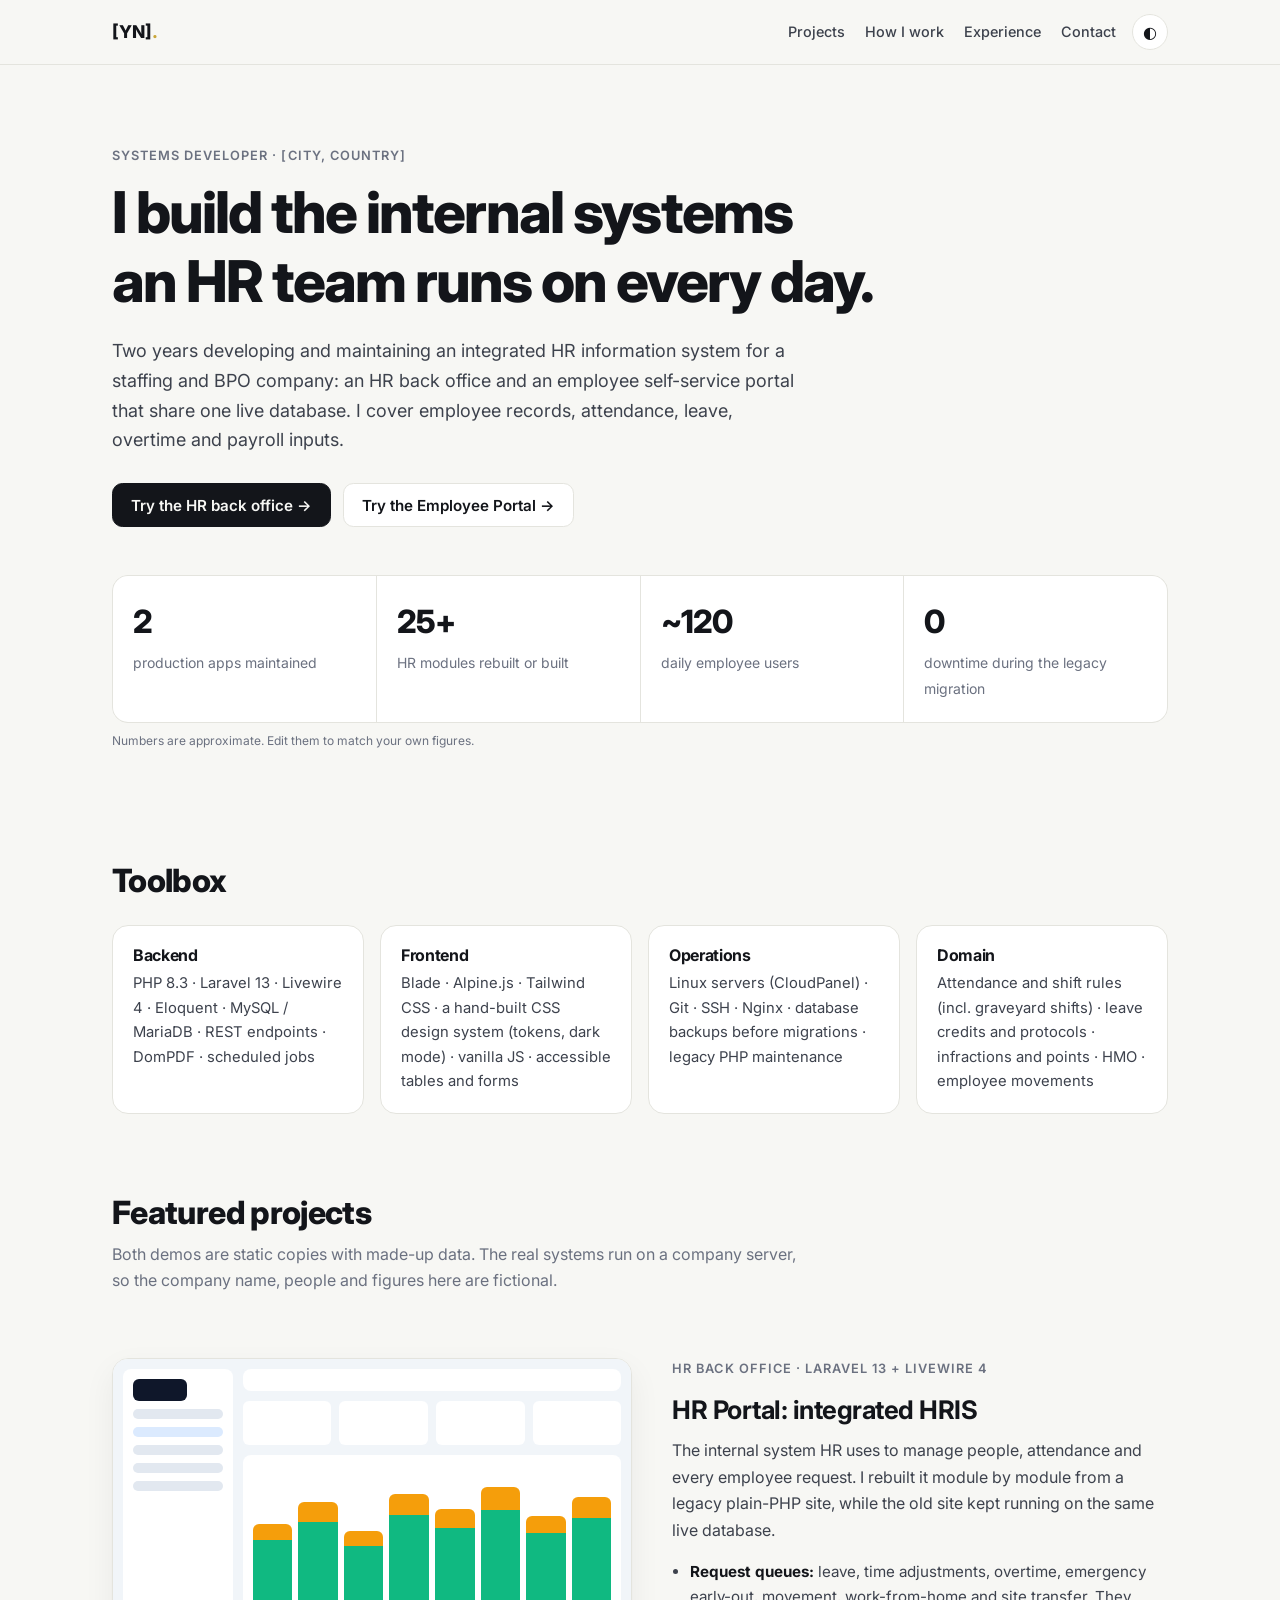
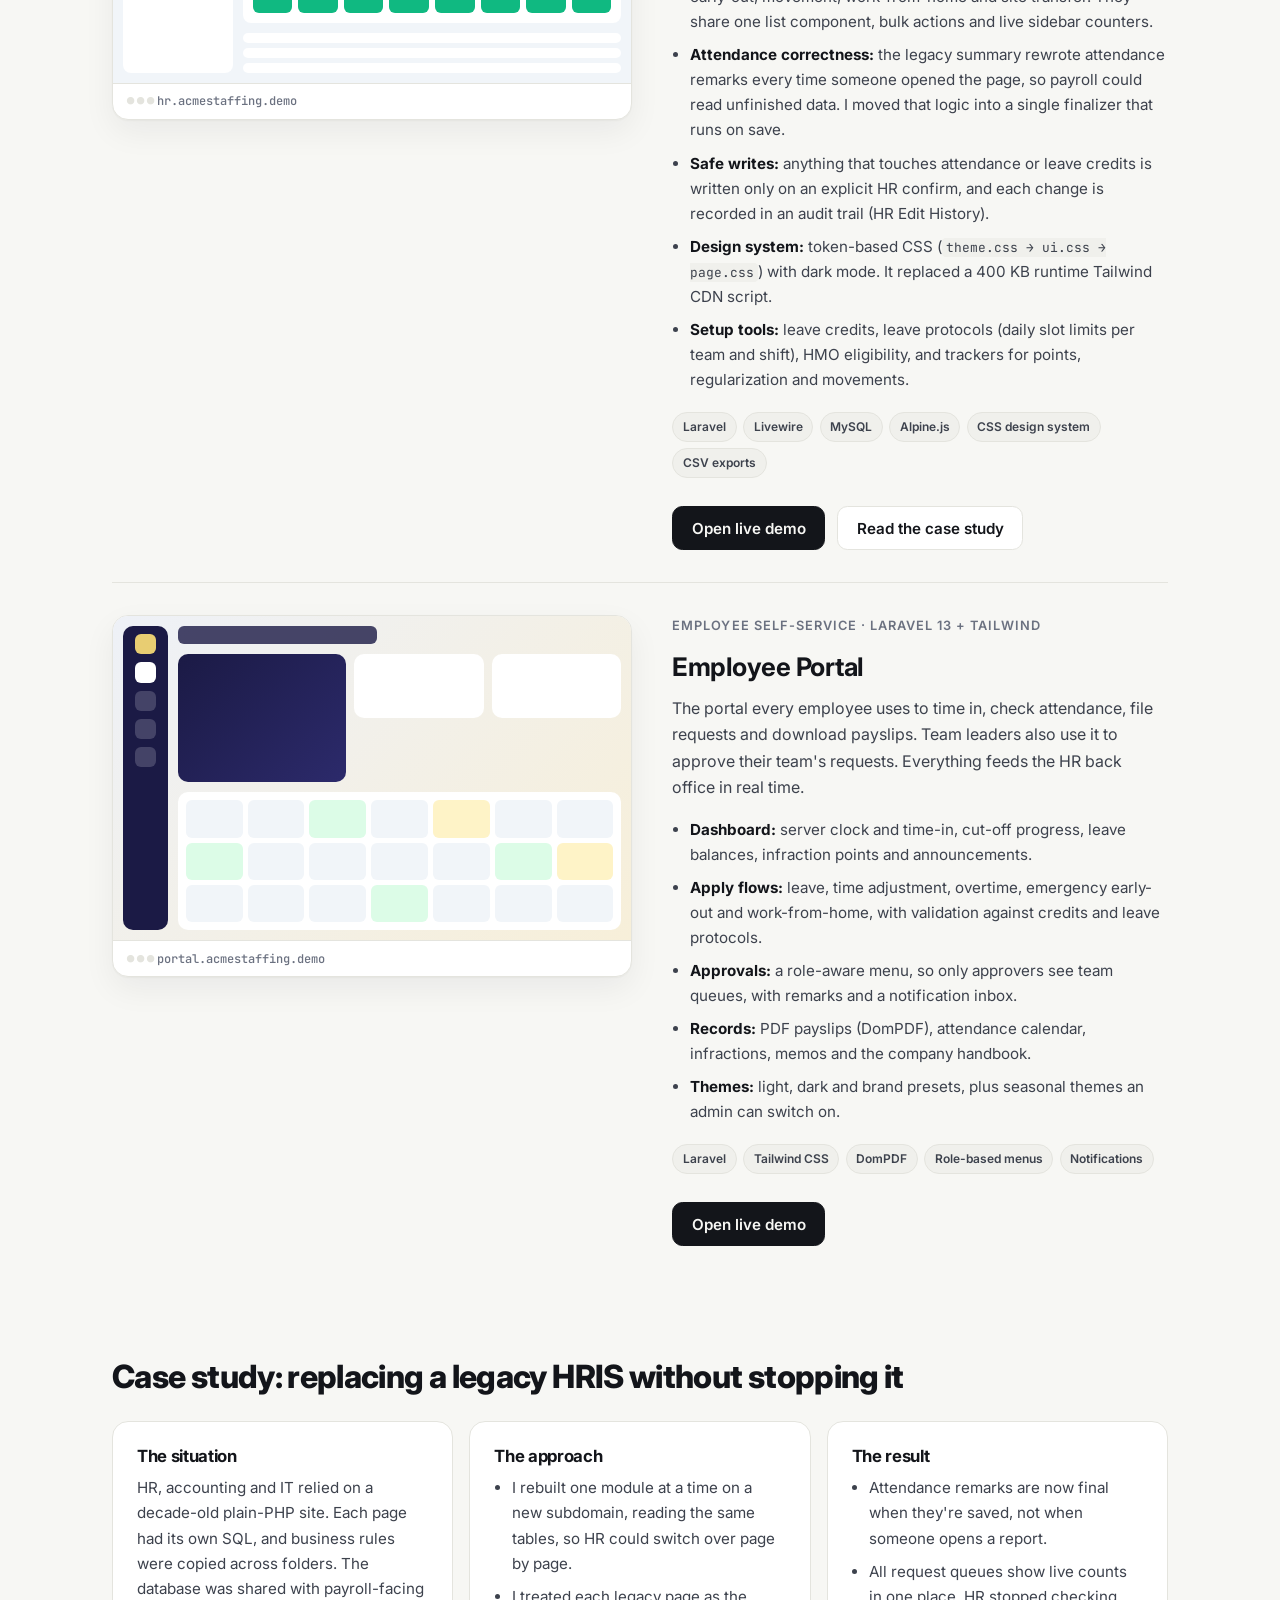
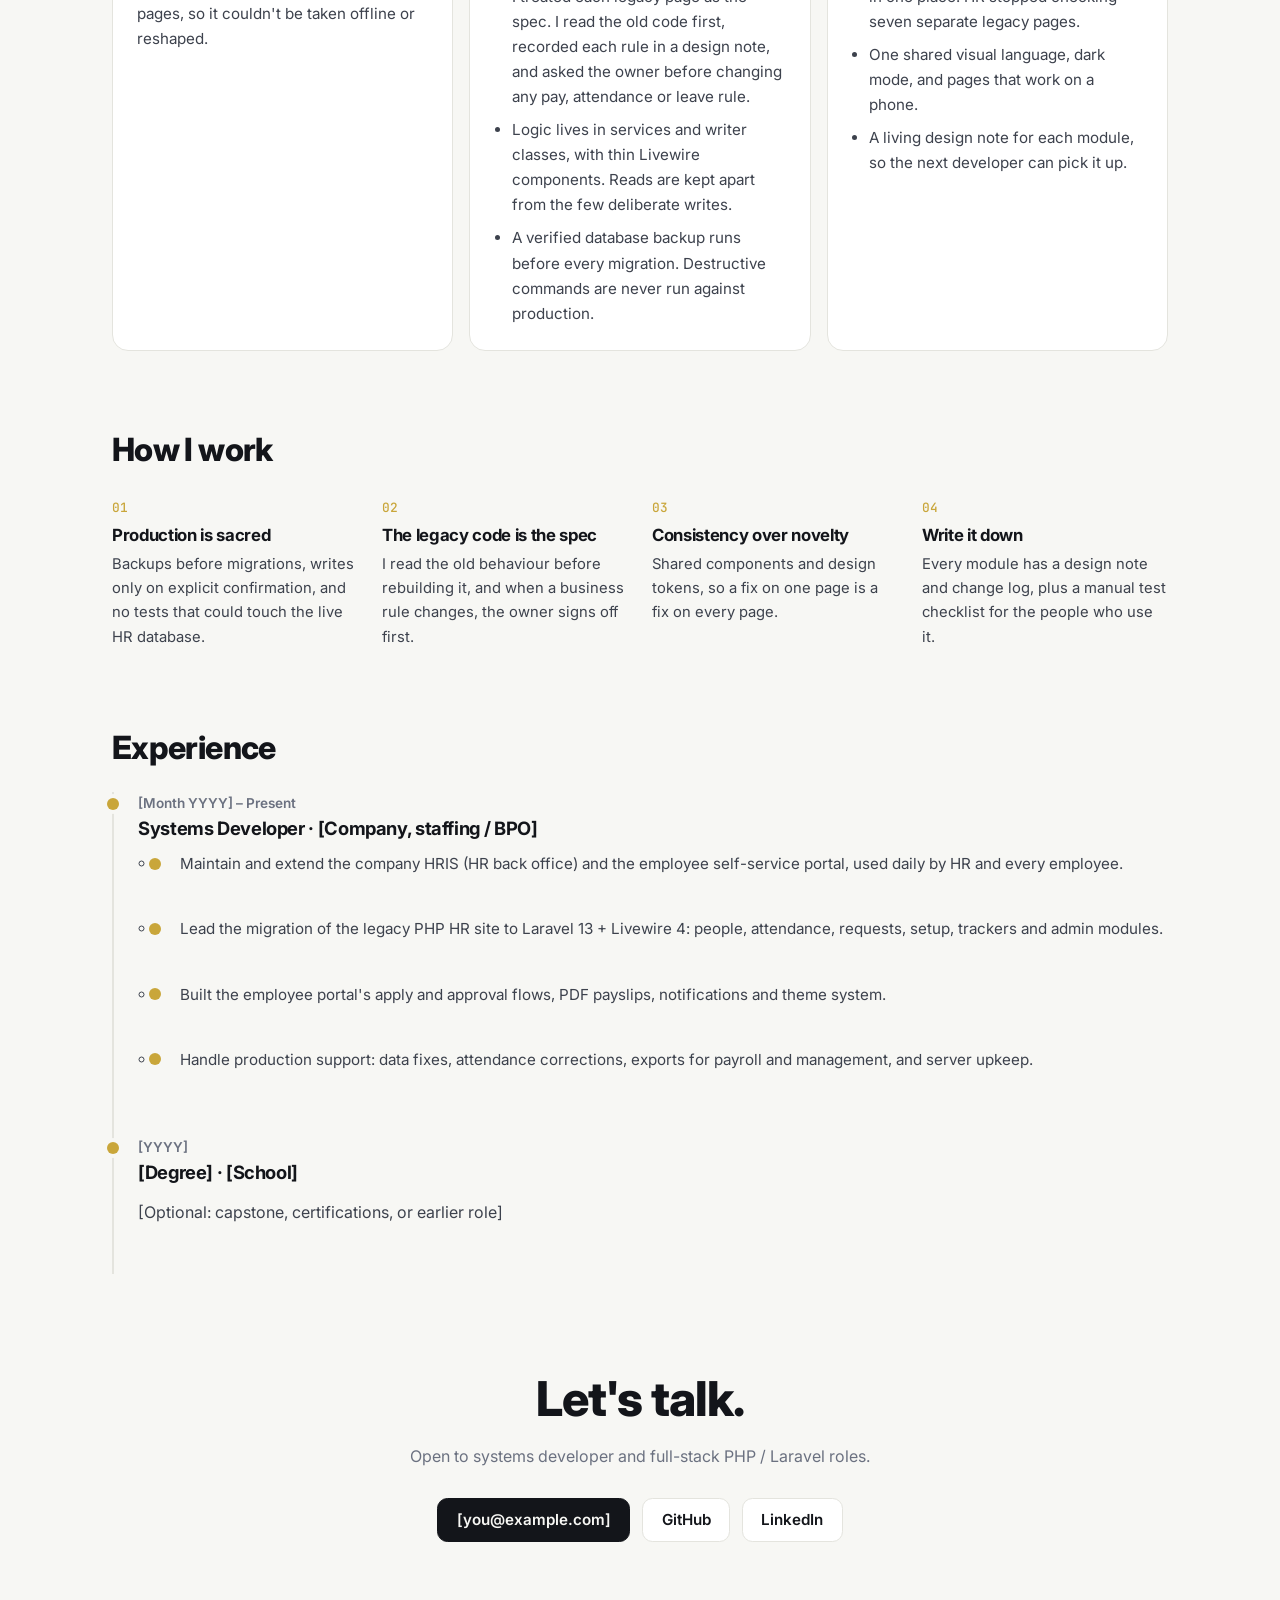
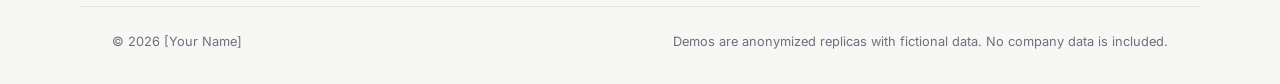
==== index.html @ 858c9bed "Portfolio with HR system demos" ====
<!DOCTYPE html>
<html lang="en">
<head>
    <meta charset="UTF-8">
    <meta name="viewport" content="width=device-width, initial-scale=1.0">
    <title>[Your Name] · Systems Developer</title>
    <meta name="description" content="Systems developer with two years of experience building and maintaining internal HR information systems: attendance, leave, requests and an employee self-service portal.">
    <meta property="og:title" content="[Your Name] · Systems Developer">
    <meta property="og:description" content="Internal HR systems, built and maintained in production. Live demos included.">
    <link rel="preconnect" href="https://fonts.googleapis.com">
    <link href="https://fonts.googleapis.com/css2?family=Inter:wght@400;500;600;700;800&family=JetBrains+Mono:wght@500&display=swap" rel="stylesheet">
    <link rel="stylesheet" href="assets/site.css">
    <script>
        try { const t = localStorage.getItem('pf-theme'); if (t) document.documentElement.dataset.theme = t; } catch (e) {}
    </script>
</head>
<body>

<header class="nav">
    <div class="wrap nav-inner">
        <a href="#top" class="logo">[YN]<span>.</span></a>
        <nav aria-label="Sections">
            <a href="#projects">Projects</a>
            <a href="#work">How I work</a>
            <a href="#experience">Experience</a>
            <a href="#contact">Contact</a>
        </nav>
        <button type="button" class="theme-toggle" id="themeToggle" aria-label="Toggle dark mode">◐</button>
    </div>
</header>

<main id="top">
    <!-- ==================== HERO ==================== -->
    <section class="hero wrap">
        <p class="eyebrow">Systems Developer · [City, Country]</p>
        <h1>I build the internal systems<br>an HR team runs on every day.</h1>
        <p class="lead">Two years developing and maintaining an integrated HR information system for a staffing and BPO company: an HR back office and an employee self-service portal that share one live database. I cover employee records, attendance, leave, overtime and payroll inputs.</p>
        <div class="cta">
            <a class="btn btn-primary" href="demo/hr/index.html">Try the HR back office →</a>
            <a class="btn" href="demo/portal/index.html">Try the Employee Portal →</a>
        </div>
        <ul class="stats" aria-label="At a glance">
            <li><strong>2</strong><span>production apps maintained</span></li>
            <li><strong>25+</strong><span>HR modules rebuilt or built</span></li>
            <li><strong>~120</strong><span>daily employee users</span></li>
            <li><strong>0</strong><span>downtime during the legacy migration</span></li>
        </ul>
        <p class="note">Numbers are approximate. Edit them to match your own figures.</p>
    </section>

    <!-- ==================== SKILLS ==================== -->
    <section class="wrap section" aria-labelledby="skillsTitle">
        <h2 id="skillsTitle" class="section-title">Toolbox</h2>
        <div class="skills">
            <div><h3>Backend</h3><p>PHP 8.3 · Laravel 13 · Livewire 4 · Eloquent · MySQL / MariaDB · REST endpoints · DomPDF · scheduled jobs</p></div>
            <div><h3>Frontend</h3><p>Blade · Alpine.js · Tailwind CSS · a hand-built CSS design system (tokens, dark mode) · vanilla JS · accessible tables and forms</p></div>
            <div><h3>Operations</h3><p>Linux servers (CloudPanel) · Git · SSH · Nginx · database backups before migrations · legacy PHP maintenance</p></div>
            <div><h3>Domain</h3><p>Attendance and shift rules (incl. graveyard shifts) · leave credits and protocols · infractions and points · HMO · employee movements</p></div>
        </div>
    </section>

    <!-- ==================== PROJECTS ==================== -->
    <section class="wrap section" id="projects" aria-labelledby="projTitle">
        <h2 id="projTitle" class="section-title">Featured projects</h2>
        <p class="section-sub">Both demos are static copies with made-up data. The real systems run on a company server, so the company name, people and figures here are fictional.</p>

        <article class="project">
            <a class="shot" href="demo/hr/index.html" aria-label="Open the HR back-office demo">
                <div class="mock mock-hr" aria-hidden="true">
                    <div class="mock-side"><i class="mk-brand"></i><i></i><i class="on"></i><i></i><i></i><i></i></div>
                    <div class="mock-body"><div class="mock-top"></div><div class="mock-kpis"><i></i><i></i><i></i><i></i></div><div class="mock-chart"><b style="height:60%"></b><b style="height:75%"></b><b style="height:55%"></b><b style="height:80%"></b><b style="height:70%"></b><b style="height:85%"></b><b style="height:65%"></b><b style="height:78%"></b></div><div class="mock-rows"><i></i><i></i><i></i></div></div>
                </div>
                <span class="url">hr.acmestaffing.demo</span>
            </a>
            <div class="project-body">
                <p class="eyebrow">HR back office · Laravel 13 + Livewire 4</p>
                <h3>HR Portal: integrated HRIS</h3>
                <p>The internal system HR uses to manage people, attendance and every employee request. I rebuilt it module by module from a legacy plain-PHP site, while the old site kept running on the same live database.</p>
                <ul class="points">
                    <li><strong>Request queues:</strong> leave, time adjustments, overtime, emergency early-out, movement, work-from-home and site transfer. They share one list component, bulk actions and live sidebar counters.</li>
                    <li><strong>Attendance correctness:</strong> the legacy summary rewrote attendance remarks every time someone opened the page, so payroll could read unfinished data. I moved that logic into a single finalizer that runs on save.</li>
                    <li><strong>Safe writes:</strong> anything that touches attendance or leave credits is written only on an explicit HR confirm, and each change is recorded in an audit trail (HR Edit History).</li>
                    <li><strong>Design system:</strong> token-based CSS (<code>theme.css → ui.css → page.css</code>) with dark mode. It replaced a 400 KB runtime Tailwind CDN script.</li>
                    <li><strong>Setup tools:</strong> leave credits, leave protocols (daily slot limits per team and shift), HMO eligibility, and trackers for points, regularization and movements.</li>
                </ul>
                <div class="tags"><span>Laravel</span><span>Livewire</span><span>MySQL</span><span>Alpine.js</span><span>CSS design system</span><span>CSV exports</span></div>
                <div class="cta"><a class="btn btn-primary" href="demo/hr/index.html">Open live demo</a><a class="btn" href="#case-hr">Read the case study</a></div>
            </div>
        </article>

        <article class="project">
            <a class="shot" href="demo/portal/index.html" aria-label="Open the Employee Portal demo">
                <div class="mock mock-portal" aria-hidden="true">
                    <div class="mock-rail"><i class="mk-gold"></i><i class="on"></i><i></i><i></i><i></i></div>
                    <div class="mock-body"><div class="mock-hello"></div><div class="mock-cards"><i class="hero"></i><i></i><i></i></div><div class="mock-cal"><i></i><i></i><i class="g"></i><i></i><i class="y"></i><i></i><i></i><i class="g"></i><i></i><i></i><i></i><i></i><i class="g"></i><i class="y"></i><i></i><i></i><i></i><i class="g"></i><i></i><i></i><i></i></div></div>
                </div>
                <span class="url">portal.acmestaffing.demo</span>
            </a>
            <div class="project-body">
                <p class="eyebrow">Employee self-service · Laravel 13 + Tailwind</p>
                <h3>Employee Portal</h3>
                <p>The portal every employee uses to time in, check attendance, file requests and download payslips. Team leaders also use it to approve their team's requests. Everything feeds the HR back office in real time.</p>
                <ul class="points">
                    <li><strong>Dashboard:</strong> server clock and time-in, cut-off progress, leave balances, infraction points and announcements.</li>
                    <li><strong>Apply flows:</strong> leave, time adjustment, overtime, emergency early-out and work-from-home, with validation against credits and leave protocols.</li>
                    <li><strong>Approvals:</strong> a role-aware menu, so only approvers see team queues, with remarks and a notification inbox.</li>
                    <li><strong>Records:</strong> PDF payslips (DomPDF), attendance calendar, infractions, memos and the company handbook.</li>
                    <li><strong>Themes:</strong> light, dark and brand presets, plus seasonal themes an admin can switch on.</li>
                </ul>
                <div class="tags"><span>Laravel</span><span>Tailwind CSS</span><span>DomPDF</span><span>Role-based menus</span><span>Notifications</span></div>
                <div class="cta"><a class="btn btn-primary" href="demo/portal/index.html">Open live demo</a></div>
            </div>
        </article>
    </section>

    <!-- ==================== CASE STUDY ==================== -->
    <section class="wrap section" id="case-hr" aria-labelledby="caseTitle">
        <h2 id="caseTitle" class="section-title">Case study: replacing a legacy HRIS without stopping it</h2>
        <div class="case">
            <div>
                <h3>The situation</h3>
                <p>HR, accounting and IT relied on a decade-old plain-PHP site. Each page had its own SQL, and business rules were copied across folders. The database was shared with payroll-facing pages, so it couldn't be taken offline or reshaped.</p>
            </div>
            <div>
                <h3>The approach</h3>
                <ul class="points">
                    <li>I rebuilt one module at a time on a new subdomain, reading the same tables, so HR could switch over page by page.</li>
                    <li>I treated each legacy page as the spec. I read the old code first, recorded each rule in a design note, and asked the owner before changing any pay, attendance or leave rule.</li>
                    <li>Logic lives in services and writer classes, with thin Livewire components. Reads are kept apart from the few deliberate writes.</li>
                    <li>A verified database backup runs before every migration. Destructive commands are never run against production.</li>
                </ul>
            </div>
            <div>
                <h3>The result</h3>
                <ul class="points">
                    <li>Attendance remarks are now final when they're saved, not when someone opens a report.</li>
                    <li>All request queues show live counts in one place. HR stopped checking seven separate legacy pages.</li>
                    <li>One shared visual language, dark mode, and pages that work on a phone.</li>
                    <li>A living design note for each module, so the next developer can pick it up.</li>
                </ul>
            </div>
        </div>
    </section>

    <!-- ==================== HOW I WORK ==================== -->
    <section class="wrap section" id="work" aria-labelledby="workTitle">
        <h2 id="workTitle" class="section-title">How I work</h2>
        <div class="principles">
            <div><span>01</span><h3>Production is sacred</h3><p>Backups before migrations, writes only on explicit confirmation, and no tests that could touch the live HR database.</p></div>
            <div><span>02</span><h3>The legacy code is the spec</h3><p>I read the old behaviour before rebuilding it, and when a business rule changes, the owner signs off first.</p></div>
            <div><span>03</span><h3>Consistency over novelty</h3><p>Shared components and design tokens, so a fix on one page is a fix on every page.</p></div>
            <div><span>04</span><h3>Write it down</h3><p>Every module has a design note and change log, plus a manual test checklist for the people who use it.</p></div>
        </div>
    </section>

    <!-- ==================== EXPERIENCE ==================== -->
    <section class="wrap section" id="experience" aria-labelledby="expTitle">
        <h2 id="expTitle" class="section-title">Experience</h2>
        <ol class="timeline">
            <li>
                <p class="when">[Month YYYY] – Present</p>
                <h3>Systems Developer · [Company, staffing / BPO]</h3>
                <ul class="points">
                    <li>Maintain and extend the company HRIS (HR back office) and the employee self-service portal, used daily by HR and every employee.</li>
                    <li>Lead the migration of the legacy PHP HR site to Laravel 13 + Livewire 4: people, attendance, requests, setup, trackers and admin modules.</li>
                    <li>Built the employee portal's apply and approval flows, PDF payslips, notifications and theme system.</li>
                    <li>Handle production support: data fixes, attendance corrections, exports for payroll and management, and server upkeep.</li>
                </ul>
            </li>
            <li>
                <p class="when">[YYYY]</p>
                <h3>[Degree] · [School]</h3>
                <p>[Optional: capstone, certifications, or earlier role]</p>
            </li>
        </ol>
    </section>

    <!-- ==================== CONTACT ==================== -->
    <section class="wrap section contact" id="contact" aria-labelledby="contactTitle">
        <h2 id="contactTitle">Let's talk.</h2>
        <p>Open to systems developer and full-stack PHP / Laravel roles.</p>
        <div class="cta">
            <a class="btn btn-primary" href="mailto:[you@example.com]">[you@example.com]</a>
            <a class="btn" href="https://github.com/[your-github]" rel="noopener">GitHub</a>
            <a class="btn" href="https://www.linkedin.com/in/[your-linkedin]" rel="noopener">LinkedIn</a>
        </div>
    </section>
</main>

<footer class="wrap footer">
    <span>© <span id="year"></span> [Your Name]</span>
    <span>Demos are anonymized replicas with fictional data. No company data is included.</span>
</footer>

<script>
    document.getElementById('year').textContent = new Date().getFullYear();
    document.getElementById('themeToggle').addEventListener('click', () => {
        const root = document.documentElement;
        const dark = root.dataset.theme ? root.dataset.theme === 'dark' : matchMedia('(prefers-color-scheme: dark)').matches;
        root.dataset.theme = dark ? 'light' : 'dark';
        try { localStorage.setItem('pf-theme', root.dataset.theme); } catch (e) {}
    });
</script>
</body>
</html>
---- assets/site.css ----
:root {
    color-scheme: light;
    --bg: #f7f7f4;
    --surface: #ffffff;
    --surface-2: #f0f0ec;
    --line: #e4e4de;
    --ink: #13151a;
    --body: #3d424d;
    --muted: #6b7180;
    --accent: #2563eb;
    --accent-ink: #ffffff;
    --gold: #c9a63a;
    --shadow: 0 1px 2px rgba(19,21,26,.04), 0 12px 32px rgba(19,21,26,.06);
}
@media (prefers-color-scheme: dark) {
    :root:not([data-theme='light']) {
        color-scheme: dark;
        --bg: #0d0f13; --surface: #151820; --surface-2: #1b1f29; --line: #262b37;
        --ink: #f2f3f5; --body: #c4c8d2; --muted: #8b91a0; --accent: #6b9bff; --accent-ink: #0d0f13; --gold: #e8cd72;
        --shadow: 0 1px 2px rgba(0,0,0,.3), 0 12px 32px rgba(0,0,0,.3);
    }
}
:root[data-theme='dark'] {
    color-scheme: dark;
    --bg: #0d0f13; --surface: #151820; --surface-2: #1b1f29; --line: #262b37;
    --ink: #f2f3f5; --body: #c4c8d2; --muted: #8b91a0; --accent: #6b9bff; --accent-ink: #0d0f13; --gold: #e8cd72;
    --shadow: 0 1px 2px rgba(0,0,0,.3), 0 12px 32px rgba(0,0,0,.3);
}

*, *::before, *::after { box-sizing: border-box; }
html { scroll-behavior: smooth; scroll-padding-top: 5rem; }
@media (prefers-reduced-motion: reduce) { html { scroll-behavior: auto; } }
body { margin: 0; background: var(--bg); color: var(--body); font: 16px/1.65 'Inter', ui-sans-serif, system-ui, sans-serif; -webkit-font-smoothing: antialiased; }
h1, h2, h3 { color: var(--ink); line-height: 1.2; margin: 0; letter-spacing: -0.02em; }
a { color: var(--accent); }
code { font-family: 'JetBrains Mono', ui-monospace, monospace; font-size: 0.85em; padding: 0.1em 0.35em; border-radius: 4px; background: var(--surface-2); }
.wrap { width: 100%; max-width: 1120px; margin: 0 auto; padding: 0 1rem; }
@media (min-width: 720px) { .wrap { padding: 0 2rem; } }

/* Nav */
.nav { position: sticky; top: 0; z-index: 10; background: color-mix(in oklab, var(--bg) 85%, transparent); backdrop-filter: blur(10px); border-bottom: 1px solid var(--line); }
.nav-inner { display: flex; align-items: center; gap: 1rem; height: 4rem; }
.logo { font-weight: 800; color: var(--ink); text-decoration: none; font-size: 1.1rem; }
.logo span { color: var(--gold); }
.nav nav { margin-left: auto; display: flex; gap: 1.25rem; }
.nav nav a { color: var(--body); text-decoration: none; font-size: 0.9rem; font-weight: 500; }
.nav nav a:hover { color: var(--ink); }
@media (max-width: 640px) { .nav nav a:not([href='#projects']):not([href='#contact']) { display: none; } }
.theme-toggle { width: 2.25rem; height: 2.25rem; border-radius: 50%; border: 1px solid var(--line); background: var(--surface); color: var(--ink); cursor: pointer; font-size: 1rem; }

/* Hero */
.hero { padding-top: 5rem; padding-bottom: 3rem; }
.eyebrow { margin: 0 0 0.75rem; font-size: 0.8rem; font-weight: 600; letter-spacing: 0.08em; text-transform: uppercase; color: var(--muted); }
.hero h1 { font-size: clamp(2rem, 5.5vw, 3.6rem); font-weight: 800; letter-spacing: -0.035em; }
.lead { max-width: 62ch; font-size: 1.125rem; margin: 1.25rem 0 0; }
.cta { display: flex; flex-wrap: wrap; gap: 0.75rem; margin-top: 1.75rem; }
.btn { display: inline-flex; align-items: center; height: 2.75rem; padding: 0 1.15rem; border-radius: 0.65rem; border: 1px solid var(--line); background: var(--surface); color: var(--ink); text-decoration: none; font-weight: 600; font-size: 0.95rem; transition: transform .15s, border-color .15s; }
.btn:hover { border-color: var(--ink); transform: translateY(-1px); }
.btn-primary { background: var(--ink); color: var(--bg); border-color: var(--ink); }
.btn:focus-visible, .shot:focus-visible { outline: 2px solid var(--accent); outline-offset: 3px; }
.stats { list-style: none; padding: 0; margin: 3rem 0 0; display: grid; grid-template-columns: repeat(auto-fit, minmax(150px, 1fr)); gap: 1px; background: var(--line); border: 1px solid var(--line); border-radius: 1rem; overflow: hidden; }
.stats li { background: var(--surface); padding: 1.25rem; }
.stats strong { display: block; font-size: 2rem; color: var(--ink); font-weight: 800; letter-spacing: -0.03em; }
.stats span { color: var(--muted); font-size: 0.875rem; }
.note { color: var(--muted); font-size: 0.75rem; margin: 0.5rem 0 0; }

/* Sections */
.section { padding-top: 4rem; padding-bottom: 1rem; }
.section-title { font-size: clamp(1.5rem, 3vw, 2rem); font-weight: 800; margin-bottom: 0.5rem; }
.section-sub { color: var(--muted); margin: 0 0 2rem; max-width: 70ch; }
.skills { display: grid; grid-template-columns: repeat(auto-fit, minmax(min(100%, 240px), 1fr)); gap: 1rem; margin-top: 1.5rem; }
.skills > div { padding: 1.25rem; background: var(--surface); border: 1px solid var(--line); border-radius: 1rem; }
.skills h3 { font-size: 1rem; margin-bottom: 0.4rem; }
.skills p { margin: 0; font-size: 0.925rem; }

/* Projects */
.project { display: grid; grid-template-columns: minmax(0, 1.05fr) minmax(0, 1fr); gap: 2.5rem; align-items: start; padding: 2rem 0; border-top: 1px solid var(--line); }
.project:first-of-type { border-top: 0; }
@media (max-width: 860px) { .project { grid-template-columns: 1fr; gap: 1.5rem; } }
.project h3 { font-size: 1.6rem; margin-bottom: 0.75rem; }
.project-body > p { margin: 0 0 1rem; }
.points { margin: 0; padding-left: 1.1rem; display: grid; gap: 0.5rem; font-size: 0.95rem; }
.points strong { color: var(--ink); }
.tags { display: flex; flex-wrap: wrap; gap: 0.4rem; margin-top: 1.25rem; }
.tags span { font-size: 0.75rem; font-weight: 600; padding: 0.25rem 0.6rem; border-radius: 999px; background: var(--surface-2); color: var(--body); border: 1px solid var(--line); }

.shot { position: sticky; top: 5.5rem; display: block; border-radius: 1rem; overflow: hidden; border: 1px solid var(--line); box-shadow: var(--shadow); background: var(--surface); text-decoration: none; transition: transform .2s; }
.shot:hover { transform: translateY(-3px); }
@media (max-width: 860px) { .shot { position: static; } }
.url { display: block; padding: 0.6rem 0.9rem; font: 500 0.75rem 'JetBrains Mono', monospace; color: var(--muted); border-top: 1px solid var(--line); }
.url::before { content: '● ● ●  '; color: var(--line); letter-spacing: -2px; }

/* CSS-only app mockups */
.mock { display: flex; aspect-ratio: 16 / 10; gap: 10px; padding: 10px; }
.mock i, .mock b { display: block; border-radius: 6px; }
.mock-hr { background: #f1f5f9; }
.mock-hr .mock-side { width: 22%; background: #fff; border-radius: 8px; padding: 10px; display: grid; gap: 8px; align-content: start; }
.mock-hr .mock-side i { height: 10px; background: #e2e8f0; }
.mock-hr .mock-side i.mk-brand { height: 22px; width: 60%; background: #0f172a; }
.mock-hr .mock-side i.on { background: #dbeafe; }
.mock-body { flex: 1; display: grid; gap: 10px; grid-template-rows: auto auto 1fr auto; min-width: 0; }
.mock-hr .mock-top { height: 22px; background: #fff; border-radius: 8px; }
.mock-kpis, .mock-cards { display: grid; grid-template-columns: repeat(4, 1fr); gap: 8px; }
.mock-hr .mock-kpis i { height: 44px; background: #fff; }
.mock-hr .mock-chart { background: #fff; border-radius: 8px; padding: 10px; display: flex; align-items: flex-end; gap: 6px; }
.mock-hr .mock-chart b { flex: 1; background: linear-gradient(#f59e0b 0 18%, #10b981 18%); }
.mock-hr .mock-rows { display: grid; gap: 5px; }
.mock-hr .mock-rows i { height: 10px; background: #fff; }
.mock-portal { background: linear-gradient(135deg, #eef1f7, #f7efd9); }
.mock-portal .mock-rail { width: 9%; background: #1b1a45; border-radius: 10px; padding: 8px; display: grid; gap: 8px; align-content: start; justify-items: center; }
.mock-portal .mock-rail i { width: 70%; aspect-ratio: 1; background: rgba(255,255,255,.18); }
.mock-portal .mock-rail i.mk-gold { background: #e8cd72; }
.mock-portal .mock-rail i.on { background: #fff; }
.mock-portal .mock-body { grid-template-rows: auto auto 1fr; }
.mock-portal .mock-hello { height: 18px; width: 45%; background: #1b1a45; opacity: .8; border-radius: 6px; }
.mock-portal .mock-cards { grid-template-columns: 1.3fr 1fr 1fr; }
.mock-portal .mock-cards i { height: 64px; background: #fff; border-radius: 10px; }
.mock-portal .mock-cards i.hero { background: linear-gradient(135deg, #1b1a45, #2c2a6b); }
.mock-portal .mock-cal { display: grid; grid-template-columns: repeat(7, 1fr); gap: 5px; background: #fff; border-radius: 10px; padding: 8px; }
.mock-portal .mock-cal i { background: #f1f5f9; }
.mock-portal .mock-cal i.g { background: #dcfce7; }
.mock-portal .mock-cal i.y { background: #fef3c7; }

/* Case study */
.case { display: grid; grid-template-columns: repeat(auto-fit, minmax(min(100%, 300px), 1fr)); gap: 1rem; margin-top: 1.5rem; }
.case > div { background: var(--surface); border: 1px solid var(--line); border-radius: 1rem; padding: 1.5rem; }
.case h3 { font-size: 1.05rem; margin-bottom: 0.6rem; }
.case p { margin: 0; font-size: 0.95rem; }

.principles { display: grid; grid-template-columns: repeat(auto-fit, minmax(min(100%, 230px), 1fr)); gap: 1.5rem; margin-top: 1.5rem; }
.principles span { font: 500 0.8rem 'JetBrains Mono', monospace; color: var(--gold); }
.principles h3 { font-size: 1.05rem; margin: 0.35rem 0 0.4rem; }
.principles p { margin: 0; font-size: 0.925rem; }

.timeline { list-style: none; padding: 0; margin: 1.5rem 0 0; border-left: 2px solid var(--line); }
.timeline li { position: relative; padding: 0 0 2rem 1.5rem; }
.timeline li::before { content: ''; position: absolute; left: -7px; top: 0.4rem; width: 12px; height: 12px; border-radius: 50%; background: var(--gold); box-shadow: 0 0 0 4px var(--bg); }
.when { margin: 0; font-size: 0.85rem; color: var(--muted); font-weight: 600; }
.timeline h3 { font-size: 1.15rem; margin: 0.2rem 0 0.75rem; }

.contact { text-align: center; padding-top: 5rem; padding-bottom: 4rem; }
.contact h2 { font-size: clamp(2rem, 5vw, 3rem); font-weight: 800; }
.contact p { color: var(--muted); }
.contact .cta { justify-content: center; }
.footer { display: flex; flex-wrap: wrap; justify-content: space-between; gap: 0.5rem; padding-top: 1.5rem; padding-bottom: 2rem; border-top: 1px solid var(--line); color: var(--muted); font-size: 0.8rem; }
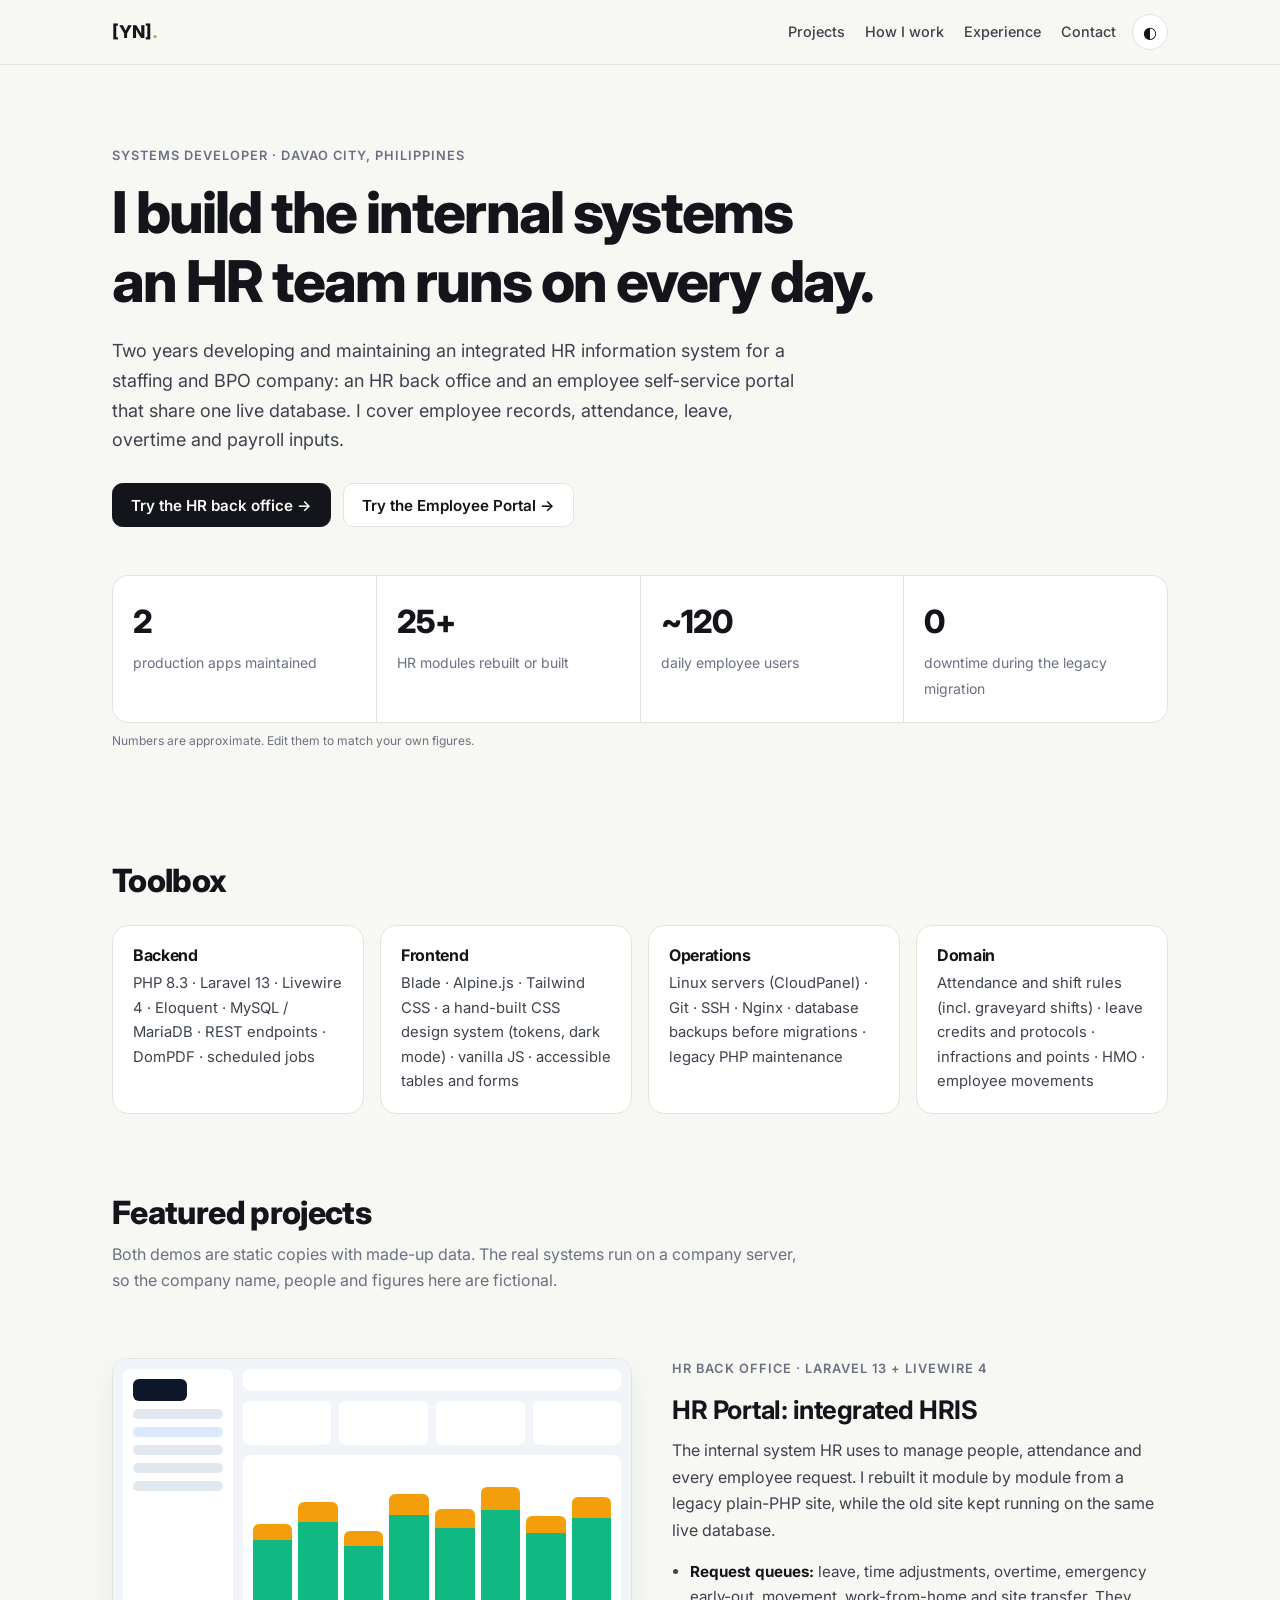
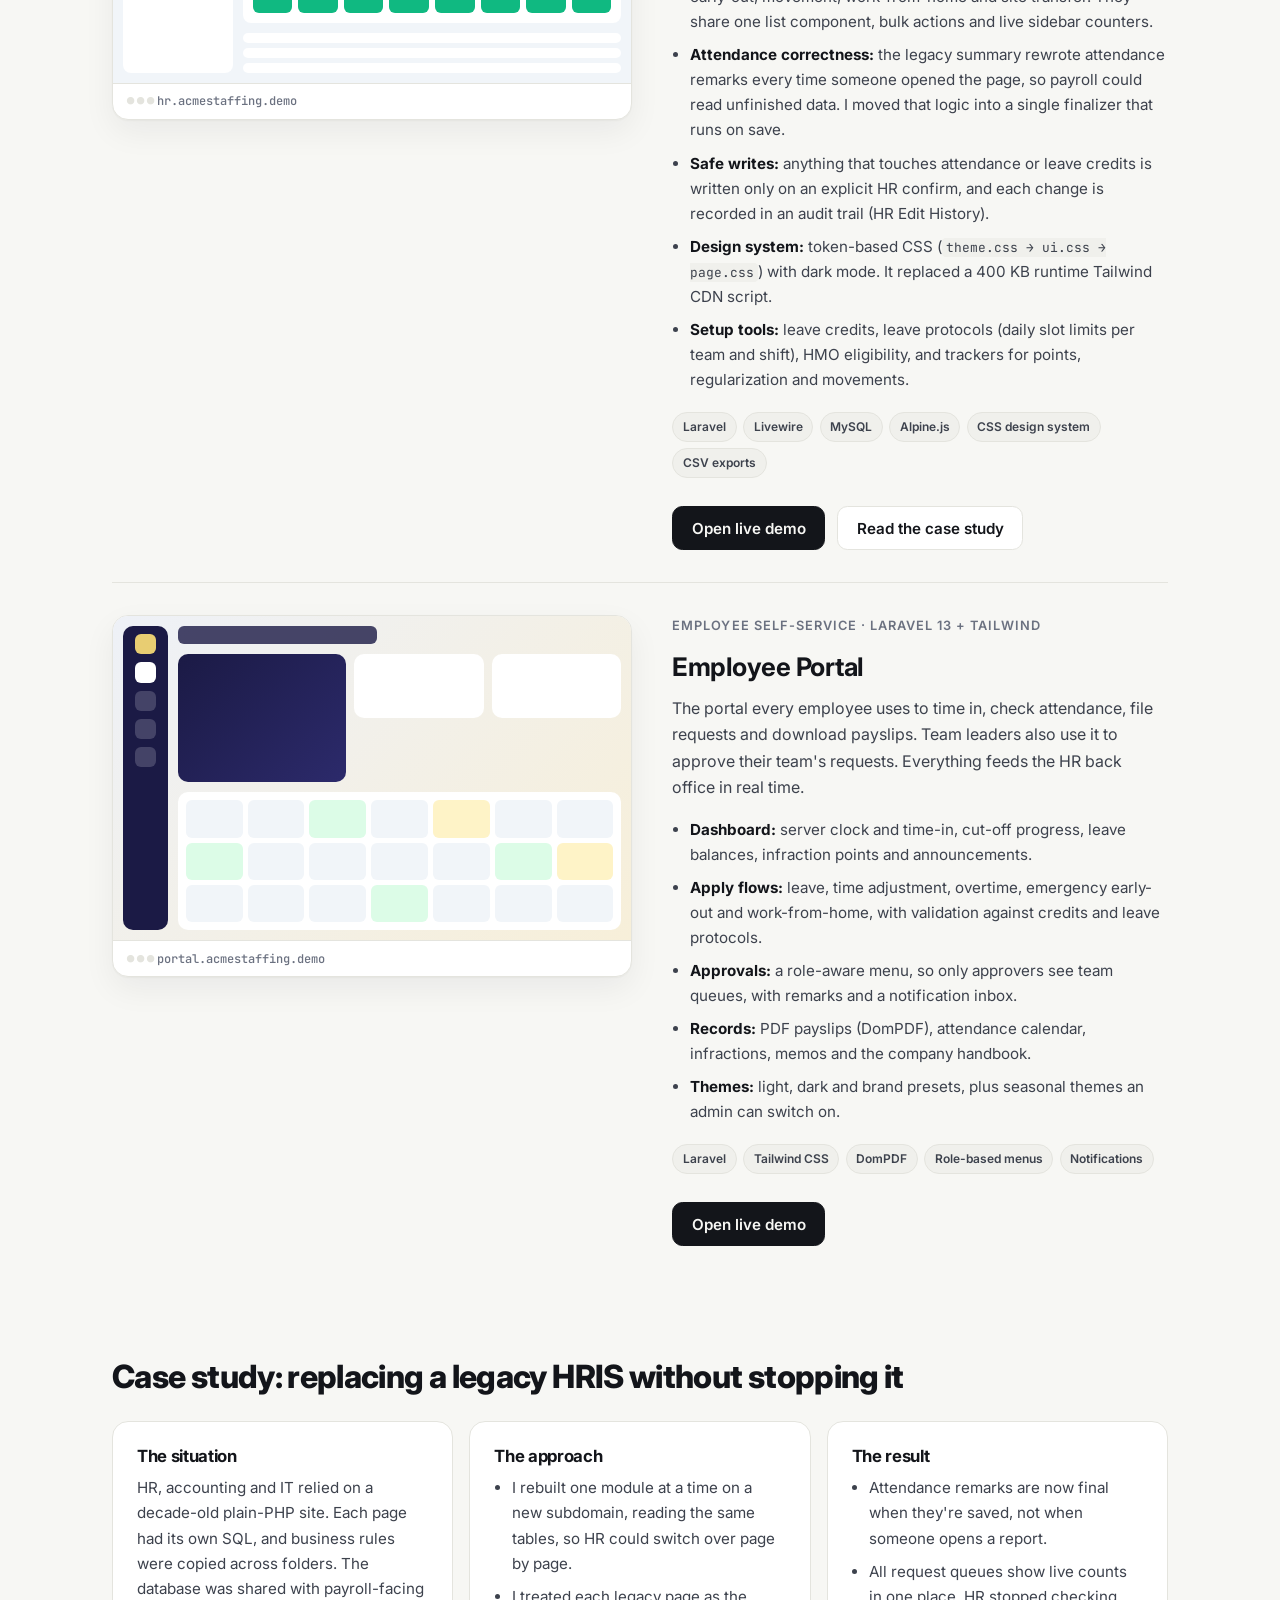
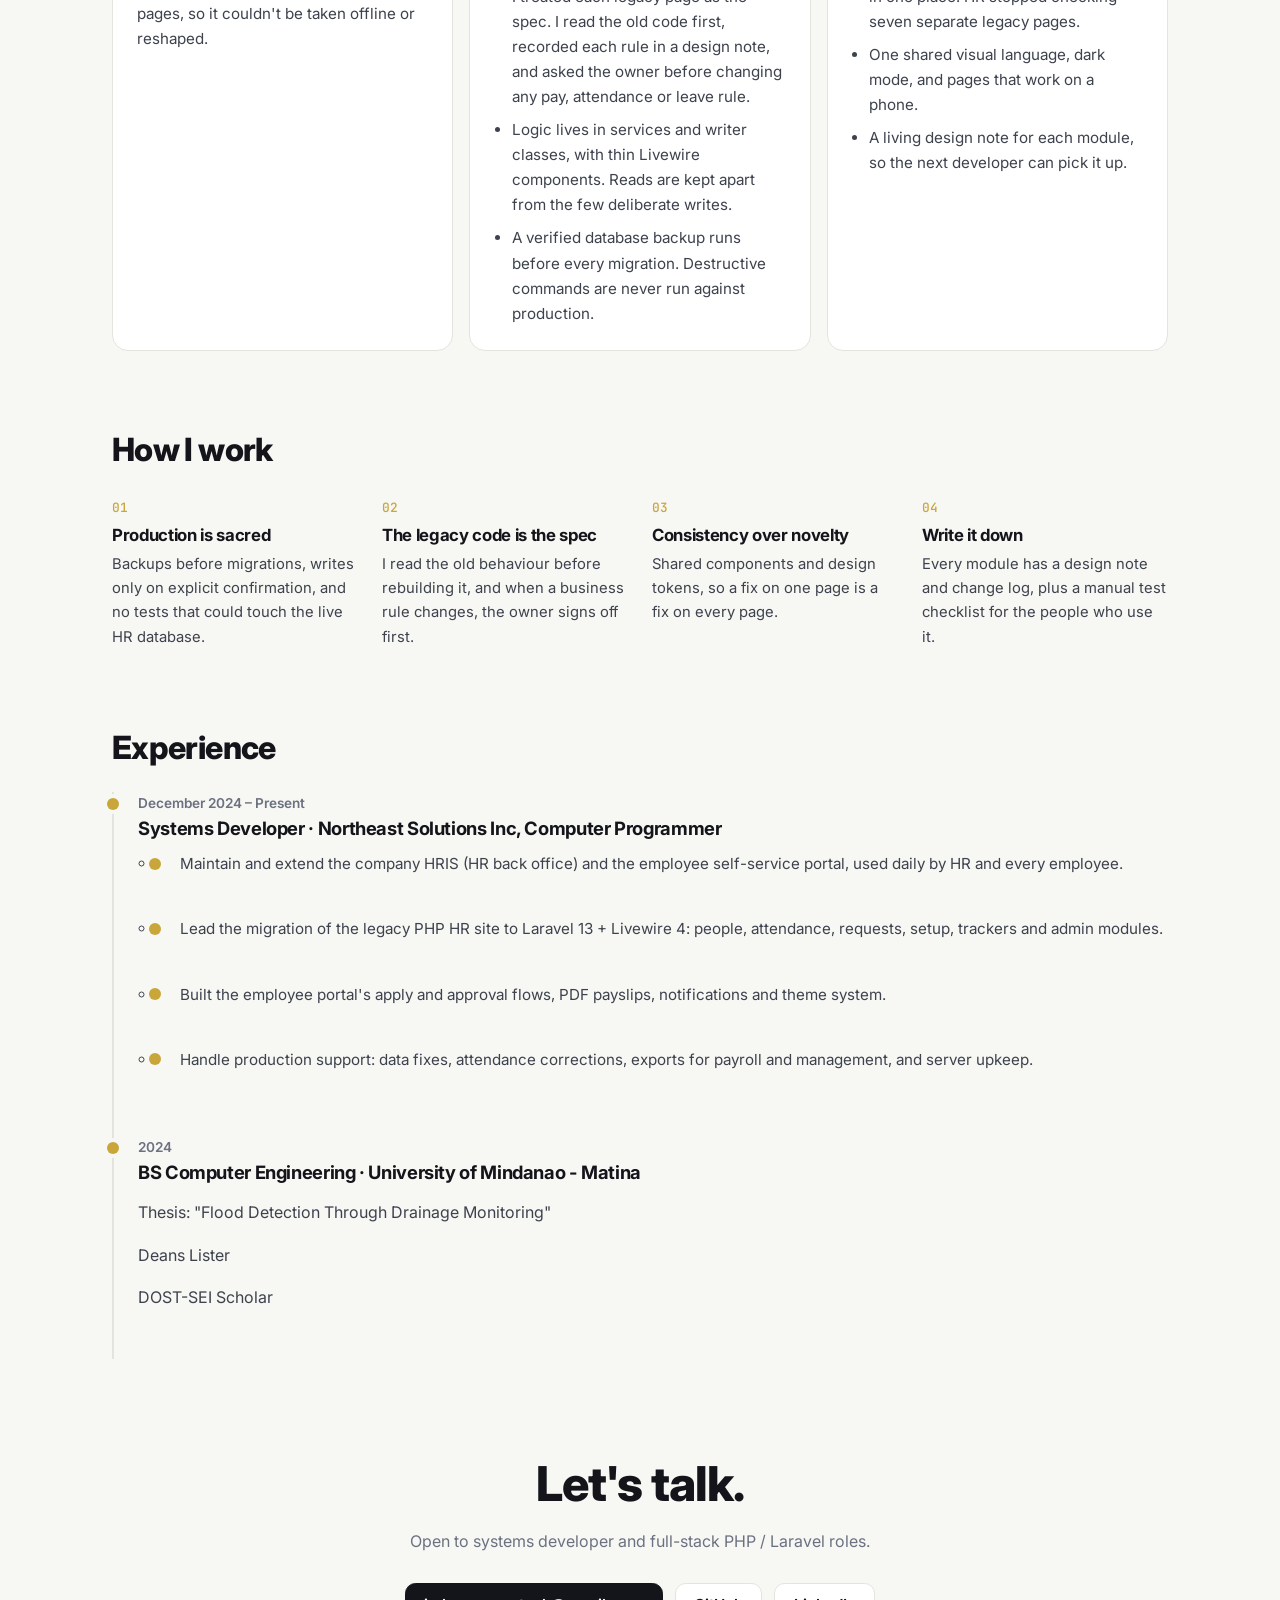
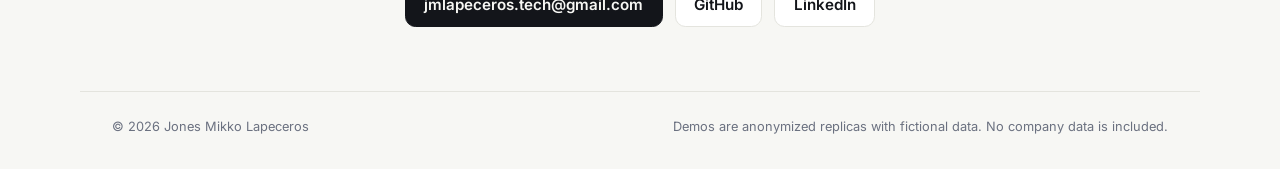
==== commit a2a031ca: "Edits" ====
--- a/index.html
+++ b/index.html
@@ -3,9 +3,9 @@
 <head>
     <meta charset="UTF-8">
     <meta name="viewport" content="width=device-width, initial-scale=1.0">
-    <title>[Your Name] · Systems Developer</title>
+    <title>Jones Mikko Lapeceros · Systems Developer</title>
     <meta name="description" content="Systems developer with two years of experience building and maintaining internal HR information systems: attendance, leave, requests and an employee self-service portal.">
-    <meta property="og:title" content="[Your Name] · Systems Developer">
+    <meta property="og:title" content="Jones Mikko Lapeceros · Systems Developer">
     <meta property="og:description" content="Internal HR systems, built and maintained in production. Live demos included.">
     <link rel="preconnect" href="https://fonts.googleapis.com">
     <link href="https://fonts.googleapis.com/css2?family=Inter:wght@400;500;600;700;800&family=JetBrains+Mono:wght@500&display=swap" rel="stylesheet">
@@ -32,7 +32,7 @@
 <main id="top">
     <!-- ==================== HERO ==================== -->
     <section class="hero wrap">
-        <p class="eyebrow">Systems Developer · [City, Country]</p>
+        <p class="eyebrow">Systems Developer · Davao City, Philippines</p>
         <h1>I build the internal systems<br>an HR team runs on every day.</h1>
         <p class="lead">Two years developing and maintaining an integrated HR information system for a staffing and BPO company: an HR back office and an employee self-service portal that share one live database. I cover employee records, attendance, leave, overtime and payroll inputs.</p>
         <div class="cta">
@@ -158,8 +158,8 @@
         <h2 id="expTitle" class="section-title">Experience</h2>
         <ol class="timeline">
             <li>
-                <p class="when">[Month YYYY] – Present</p>
-                <h3>Systems Developer · [Company, staffing / BPO]</h3>
+                <p class="when">December 2024 – Present</p>
+                <h3>Systems Developer · Northeast Solutions Inc, Computer Programmer</h3>
                 <ul class="points">
                     <li>Maintain and extend the company HRIS (HR back office) and the employee self-service portal, used daily by HR and every employee.</li>
                     <li>Lead the migration of the legacy PHP HR site to Laravel 13 + Livewire 4: people, attendance, requests, setup, trackers and admin modules.</li>
@@ -168,9 +168,11 @@
                 </ul>
             </li>
             <li>
-                <p class="when">[YYYY]</p>
-                <h3>[Degree] · [School]</h3>
-                <p>[Optional: capstone, certifications, or earlier role]</p>
+                <p class="when">2024</p>
+                <h3>BS Computer Engineering · University of Mindanao - Matina</h3>
+                <p>Thesis: "Flood Detection Through Drainage Monitoring"</p>
+                <p>Deans Lister</p>
+                <p>DOST-SEI Scholar</p>
             </li>
         </ol>
     </section>
@@ -180,15 +182,15 @@
         <h2 id="contactTitle">Let's talk.</h2>
         <p>Open to systems developer and full-stack PHP / Laravel roles.</p>
         <div class="cta">
-            <a class="btn btn-primary" href="mailto:[you@example.com]">[you@example.com]</a>
-            <a class="btn" href="https://github.com/[your-github]" rel="noopener">GitHub</a>
+            <a class="btn btn-primary" href="mailto:jmlapeceros.tech@gmail.com">jmlapeceros.tech@gmail.com</a>
+            <a class="btn" href="https://github.com/jm-nesi" rel="noopener">GitHub</a>
             <a class="btn" href="https://www.linkedin.com/in/[your-linkedin]" rel="noopener">LinkedIn</a>
         </div>
     </section>
 </main>
 
 <footer class="wrap footer">
-    <span>© <span id="year"></span> [Your Name]</span>
+    <span>© <span id="year"></span> Jones Mikko Lapeceros</span>
     <span>Demos are anonymized replicas with fictional data. No company data is included.</span>
 </footer>
 
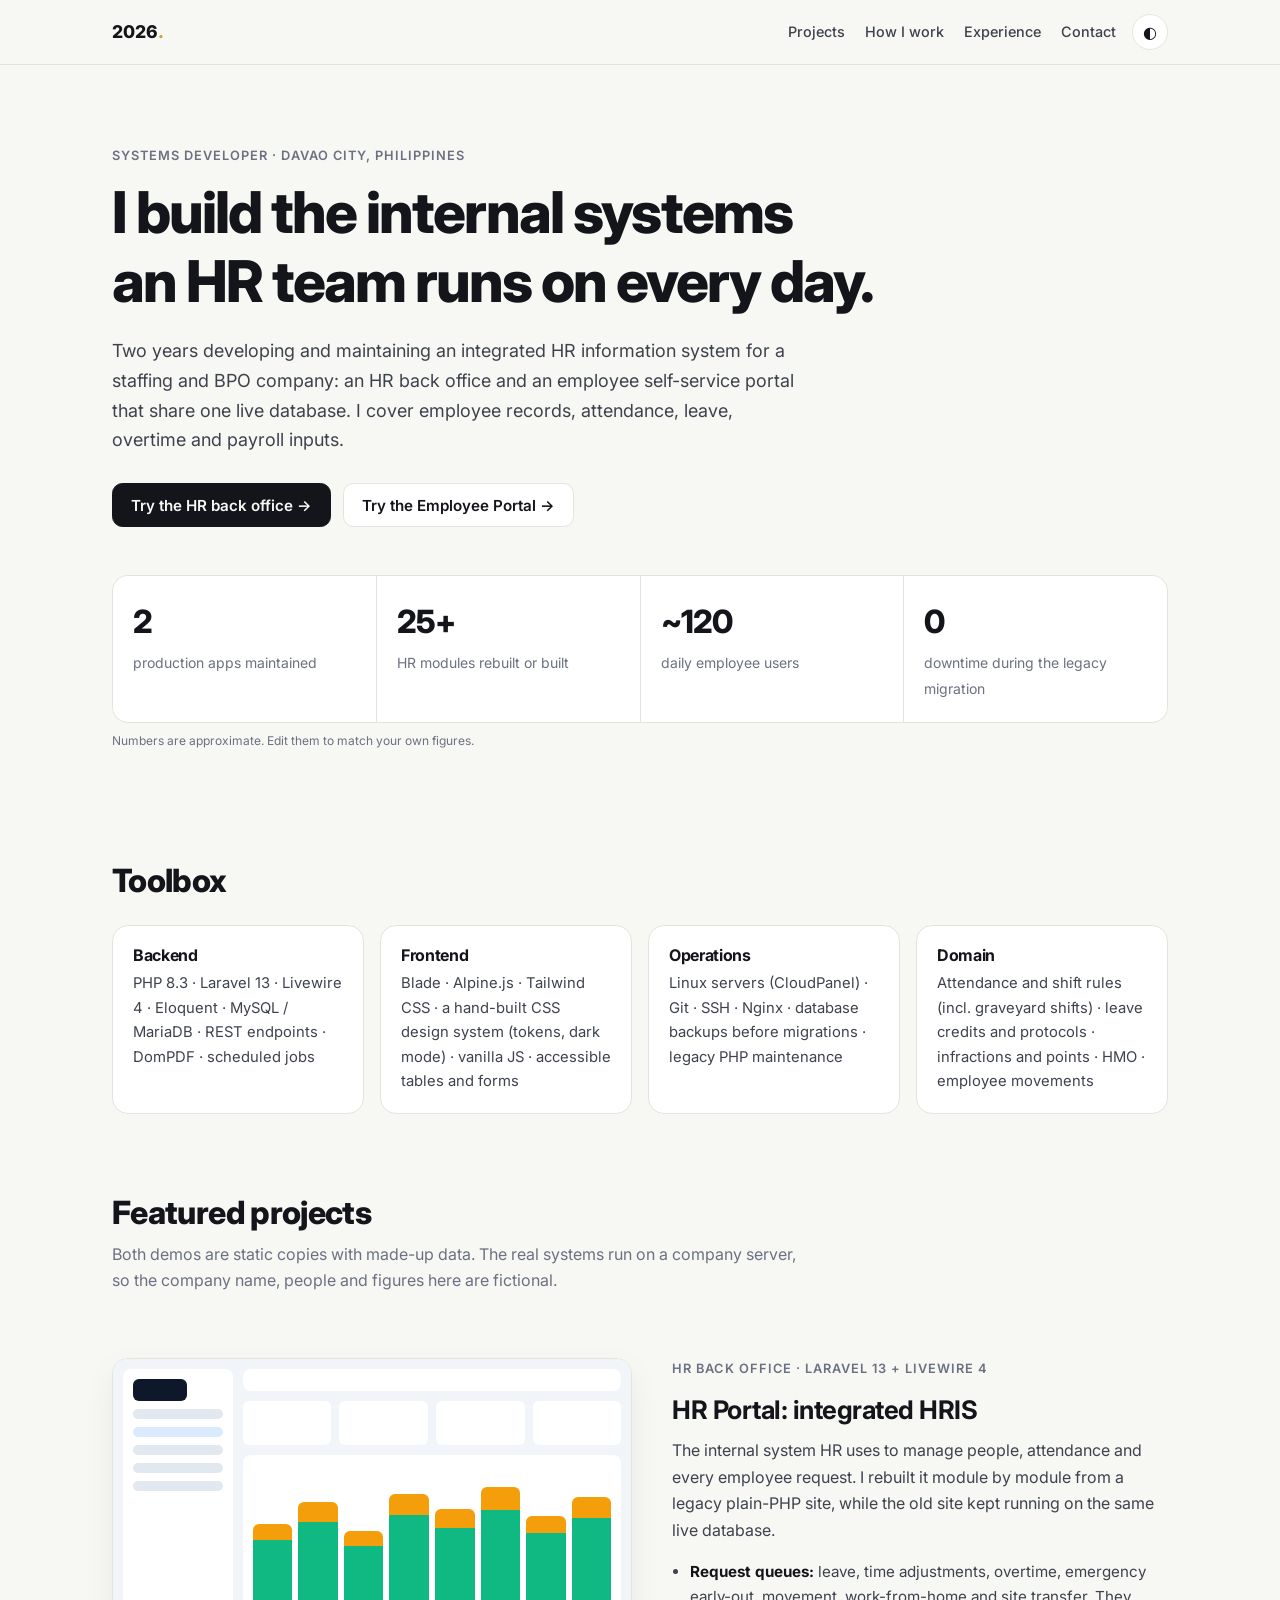
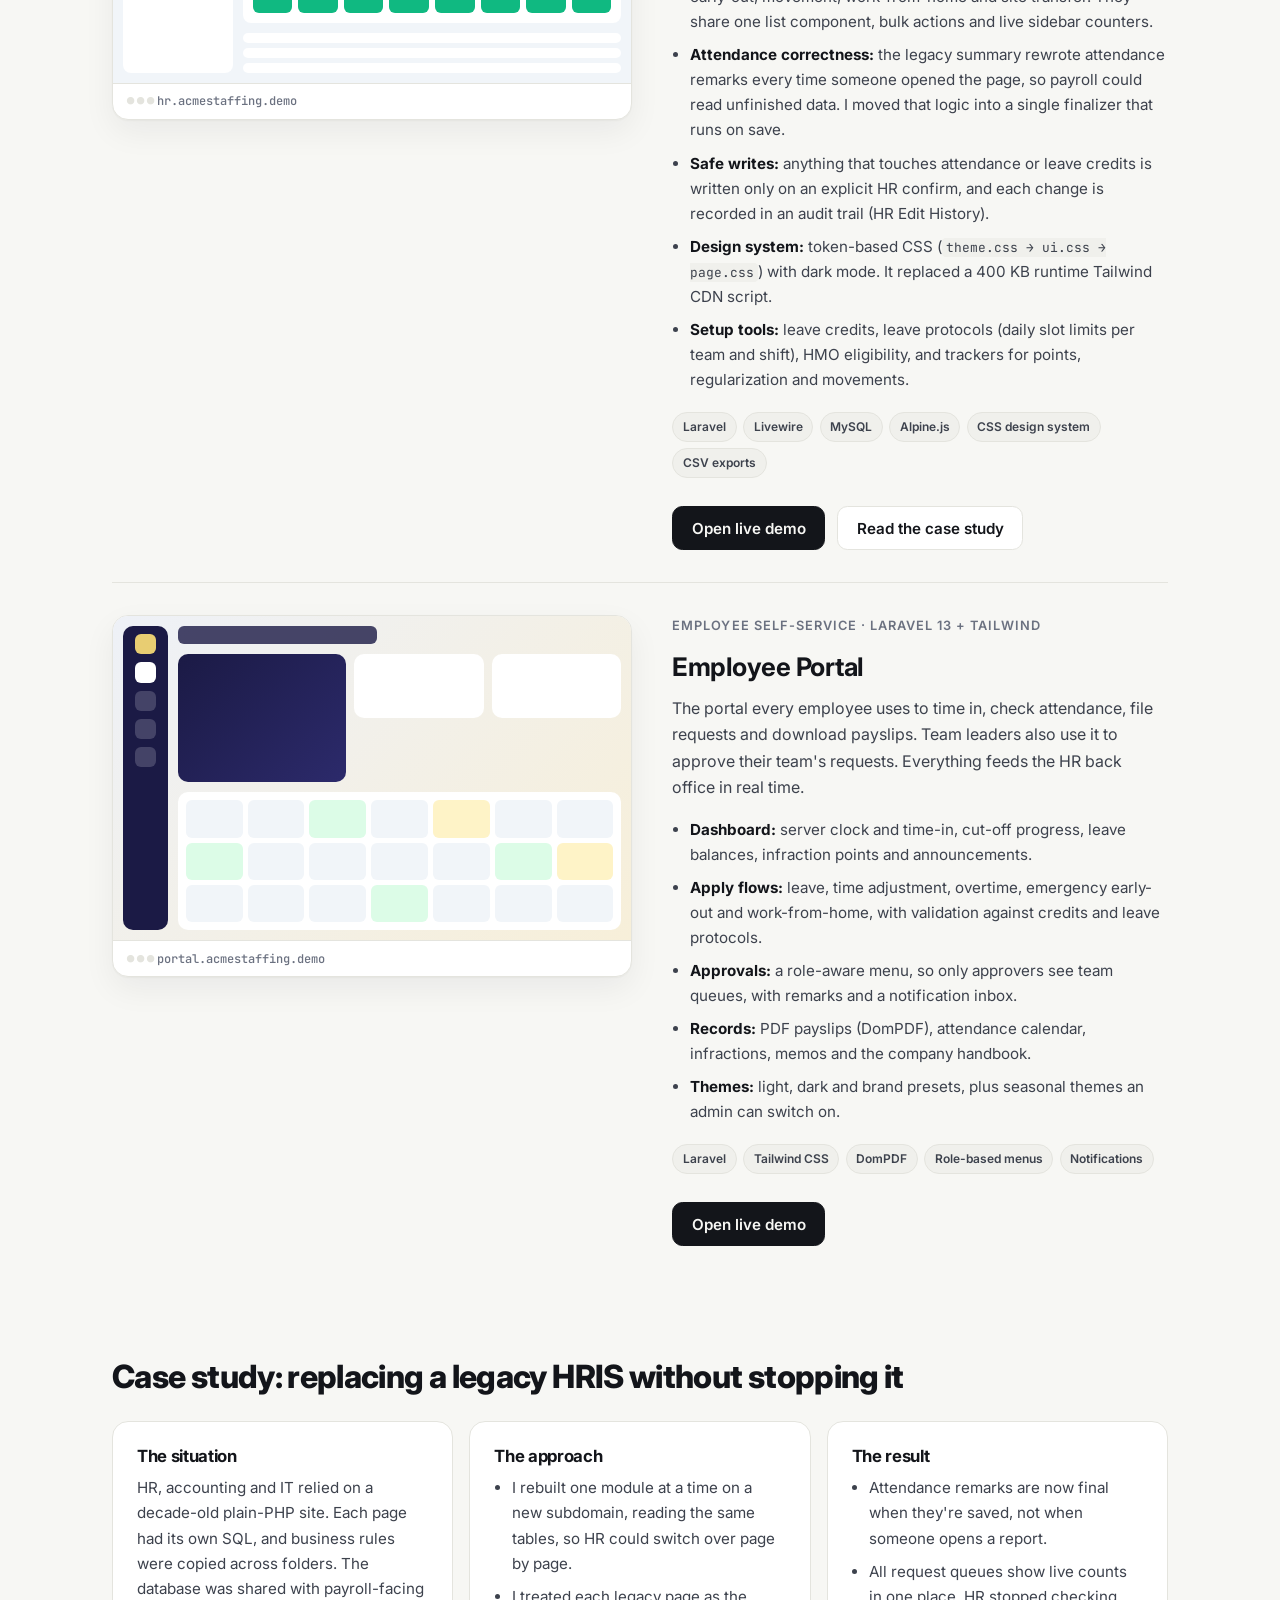
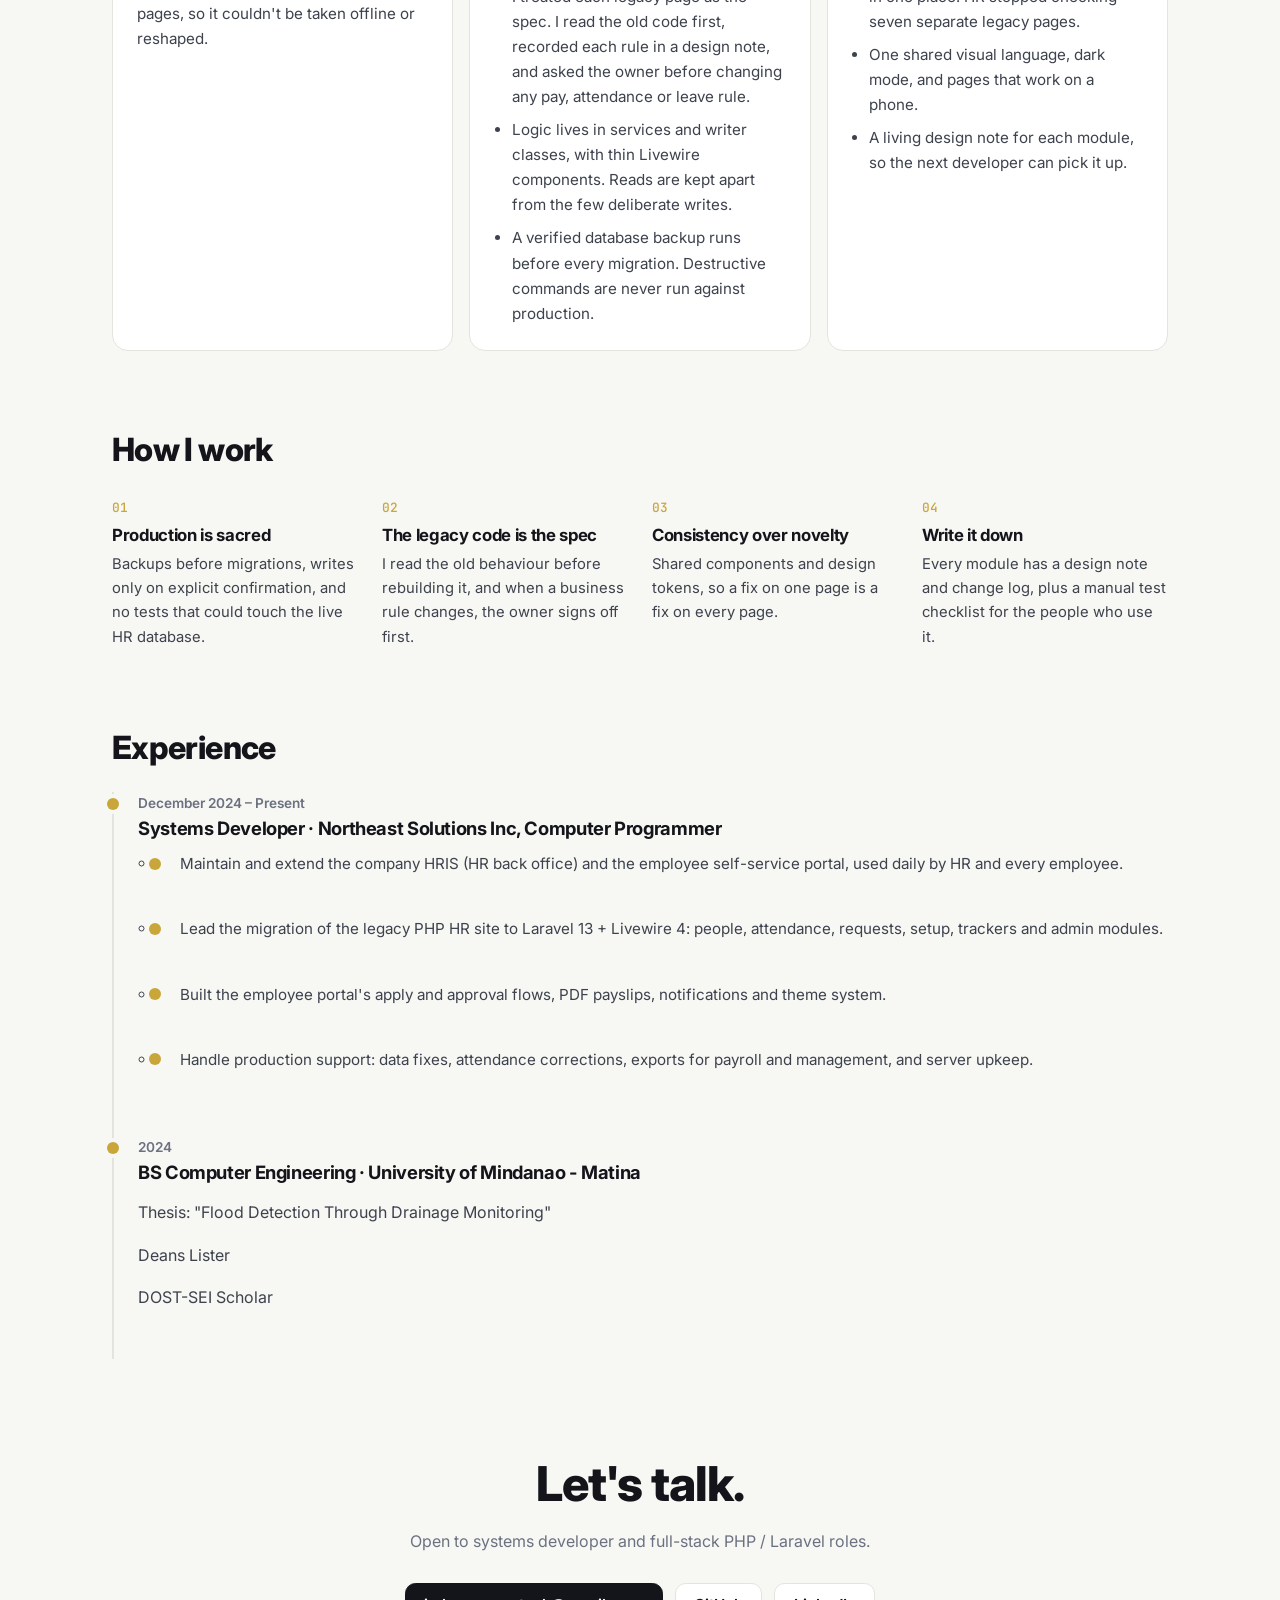
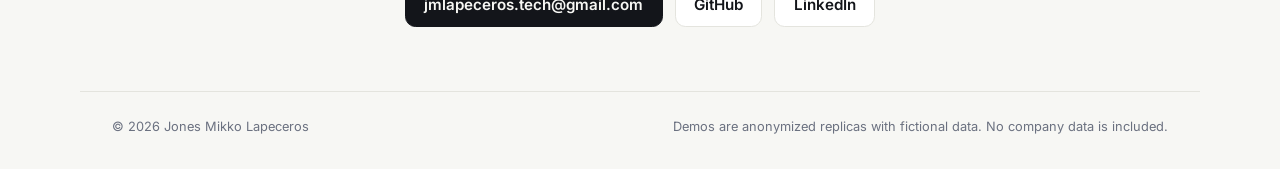
==== commit 4c5f0d3e: "Edits" ====
--- a/index.html
+++ b/index.html
@@ -18,7 +18,7 @@
 
 <header class="nav">
     <div class="wrap nav-inner">
-        <a href="#top" class="logo">[YN]<span>.</span></a>
+        <a href="#top" class="logo">2026<span>.</span></a>
         <nav aria-label="Sections">
             <a href="#projects">Projects</a>
             <a href="#work">How I work</a>
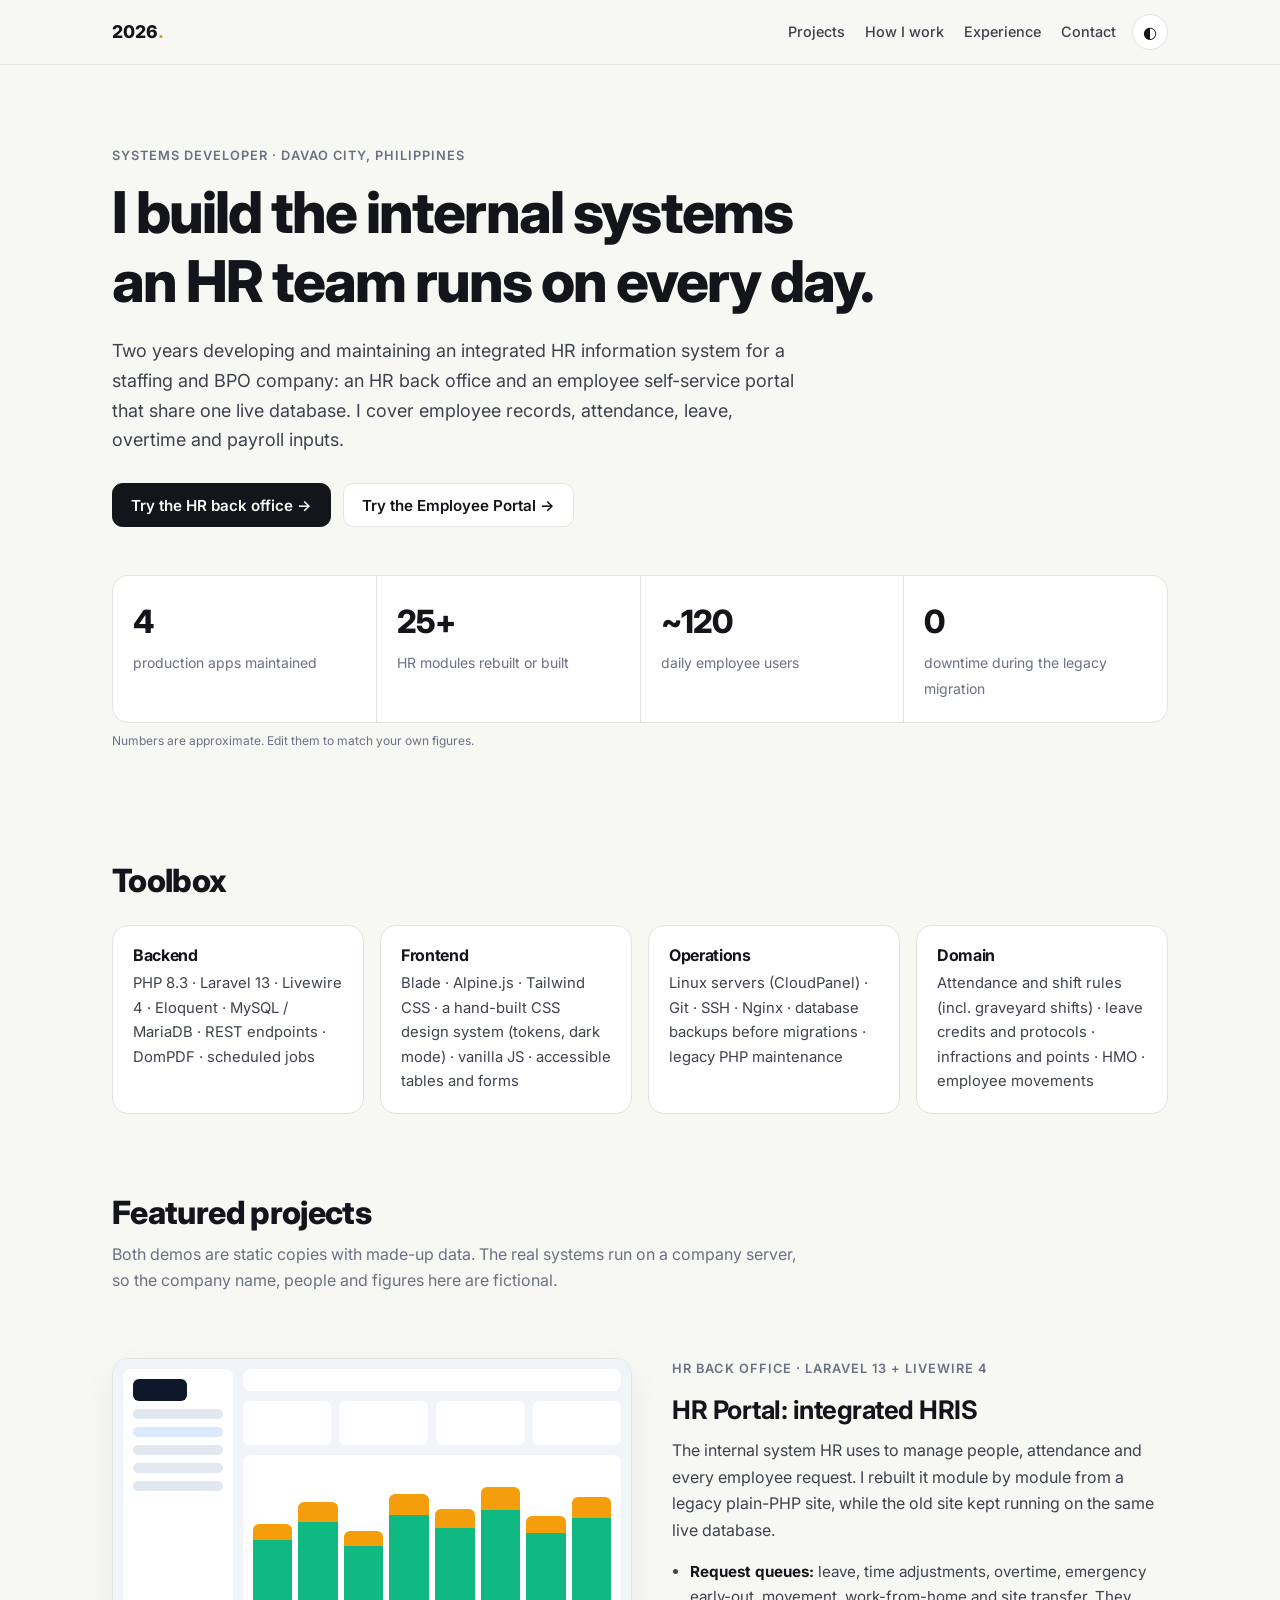
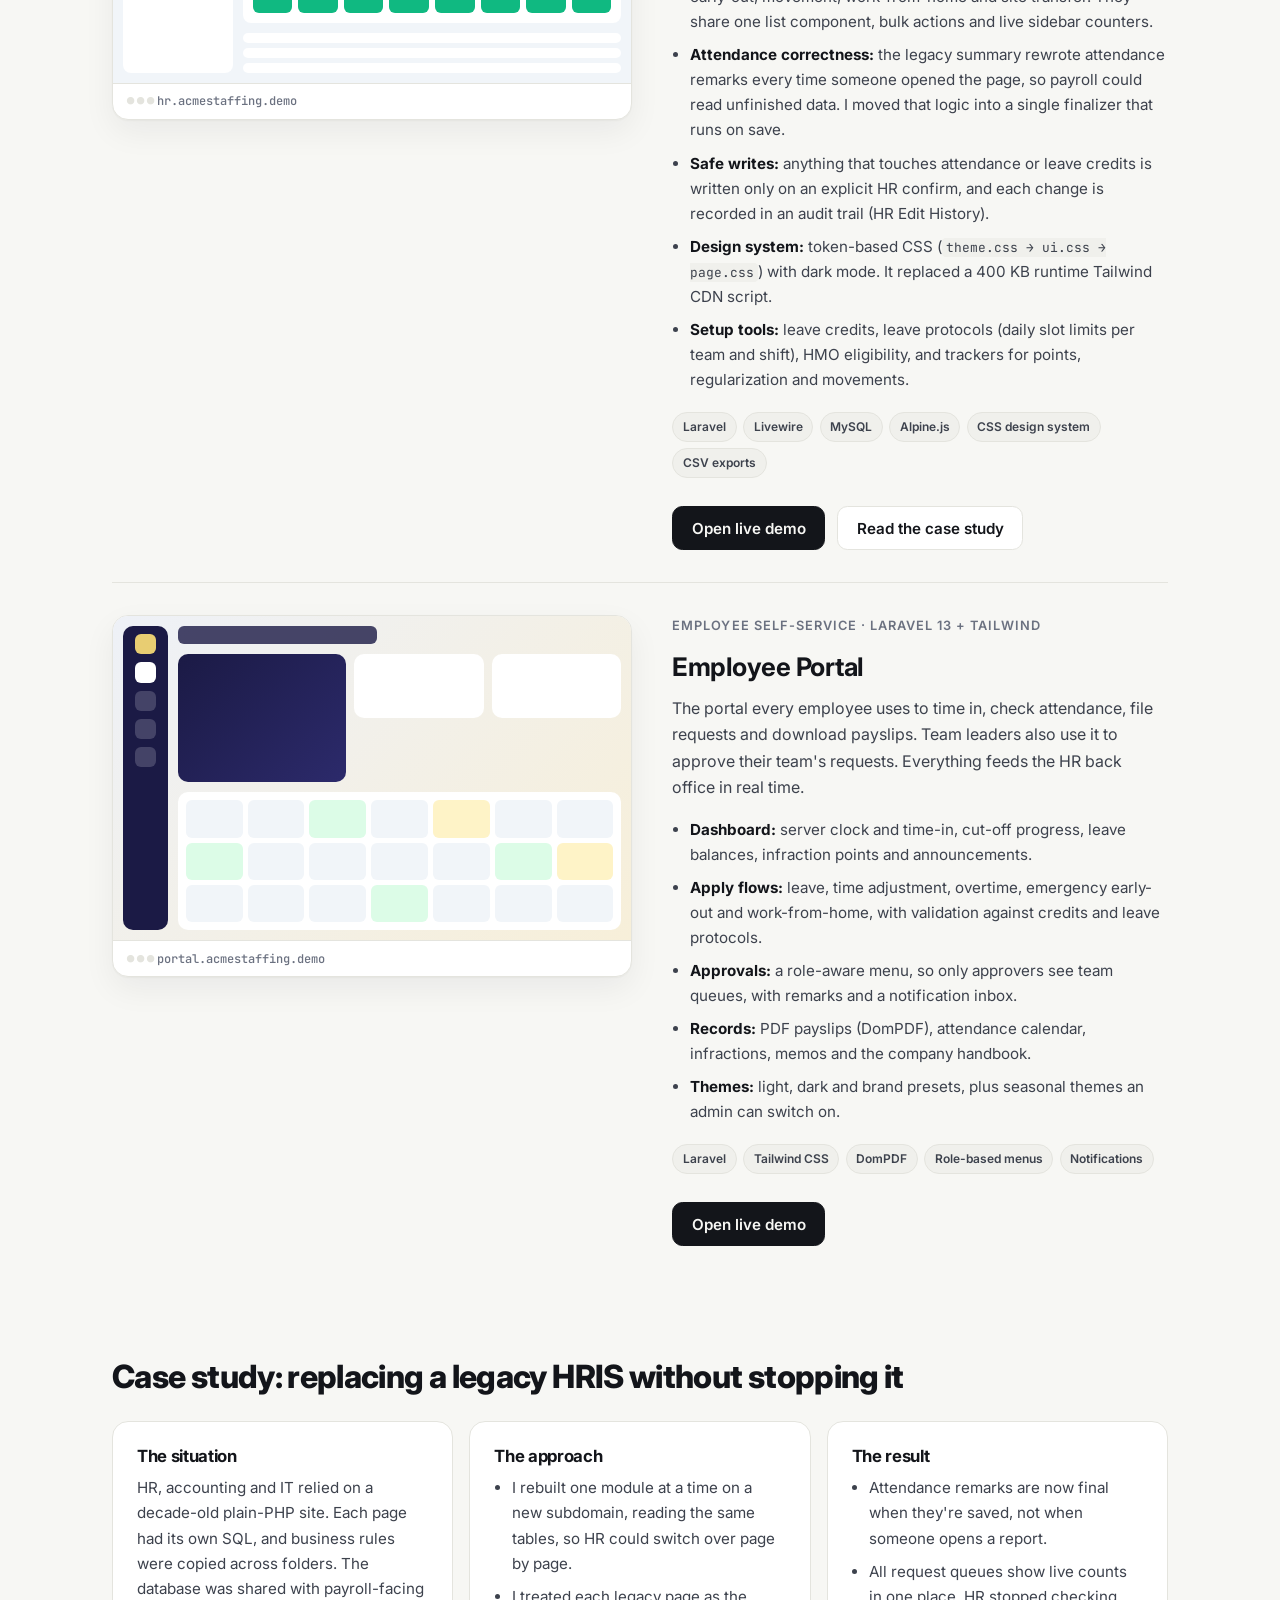
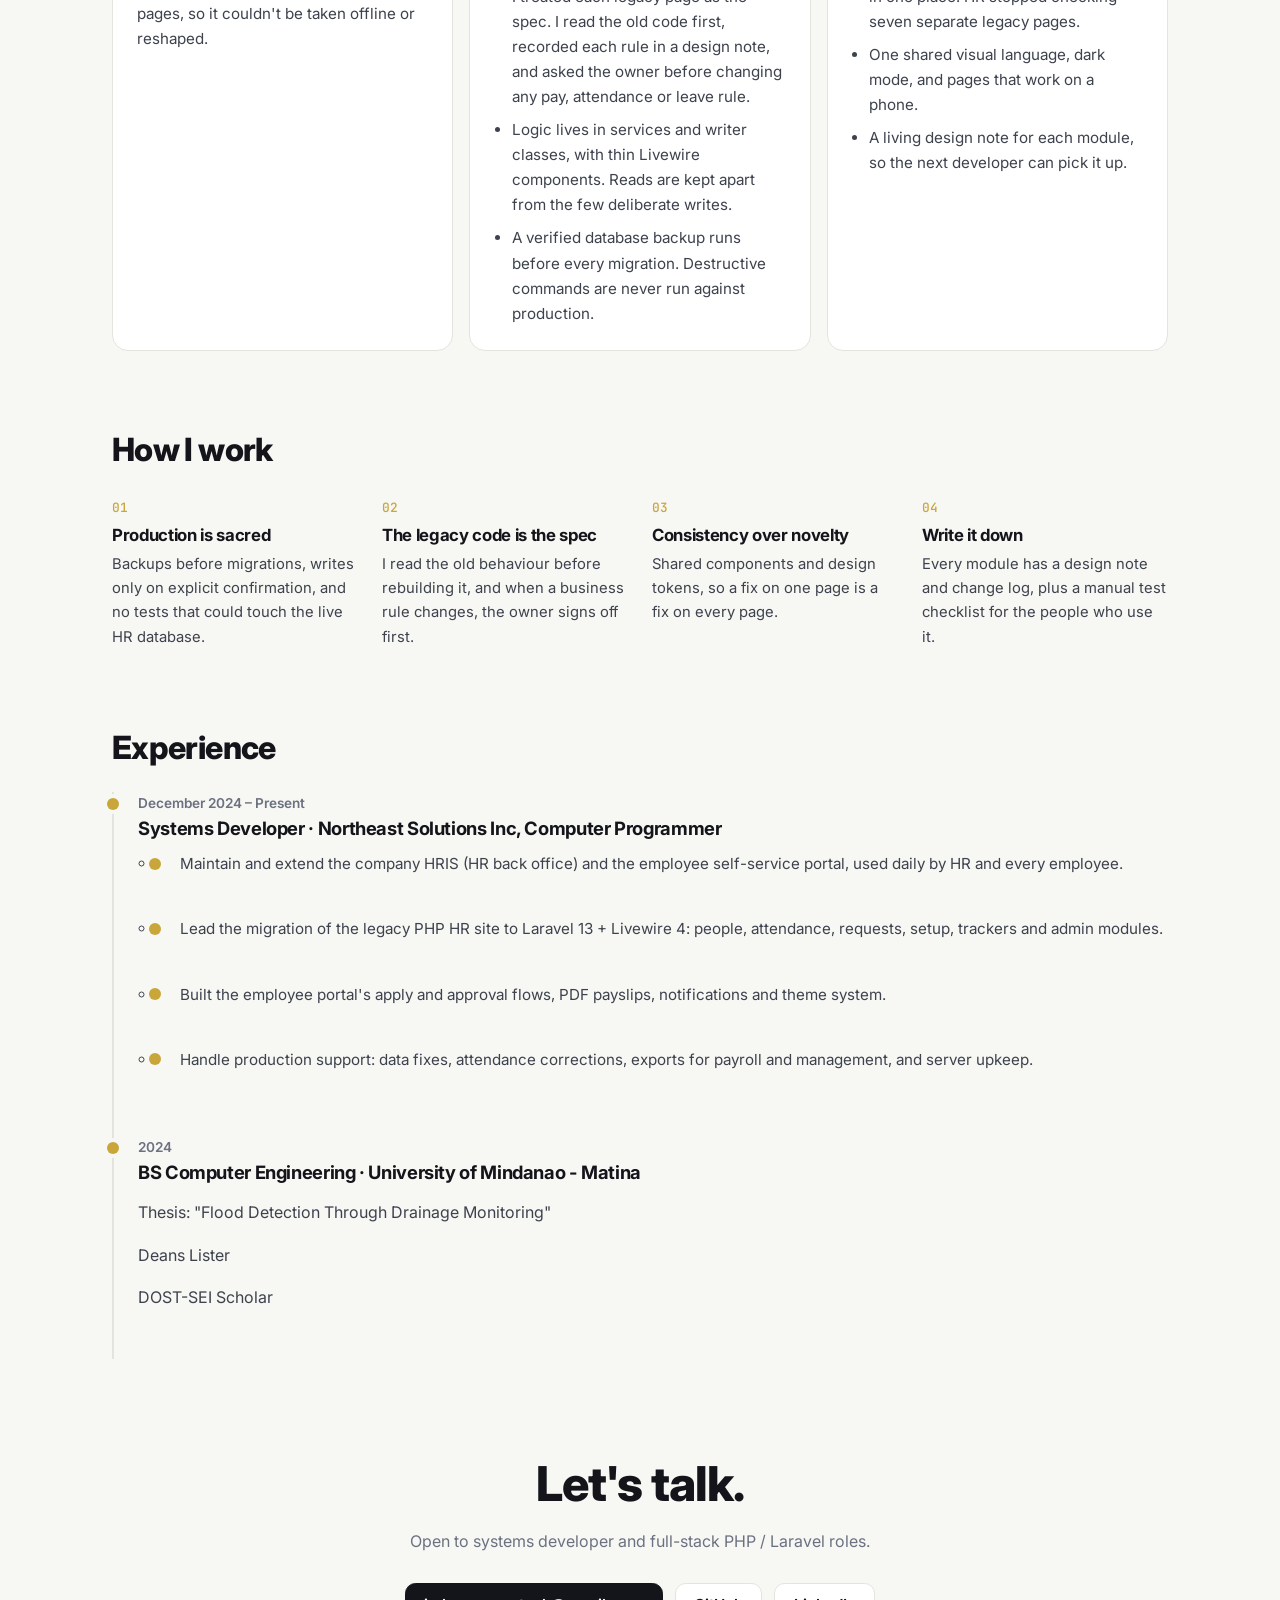
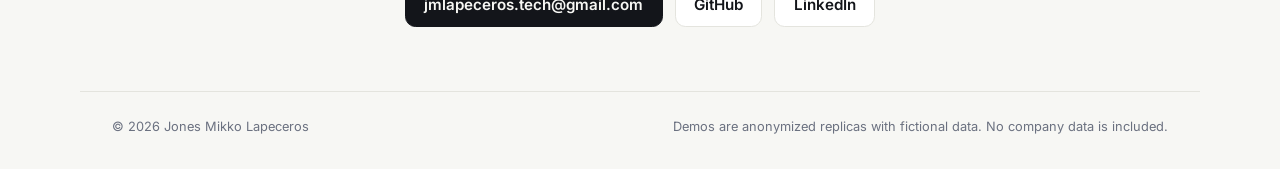
==== commit 0e0c06e4: "Edits" ====
--- a/index.html
+++ b/index.html
@@ -40,7 +40,7 @@
             <a class="btn" href="demo/portal/index.html">Try the Employee Portal →</a>
         </div>
         <ul class="stats" aria-label="At a glance">
-            <li><strong>2</strong><span>production apps maintained</span></li>
+            <li><strong>4</strong><span>production apps maintained</span></li>
             <li><strong>25+</strong><span>HR modules rebuilt or built</span></li>
             <li><strong>~120</strong><span>daily employee users</span></li>
             <li><strong>0</strong><span>downtime during the legacy migration</span></li>
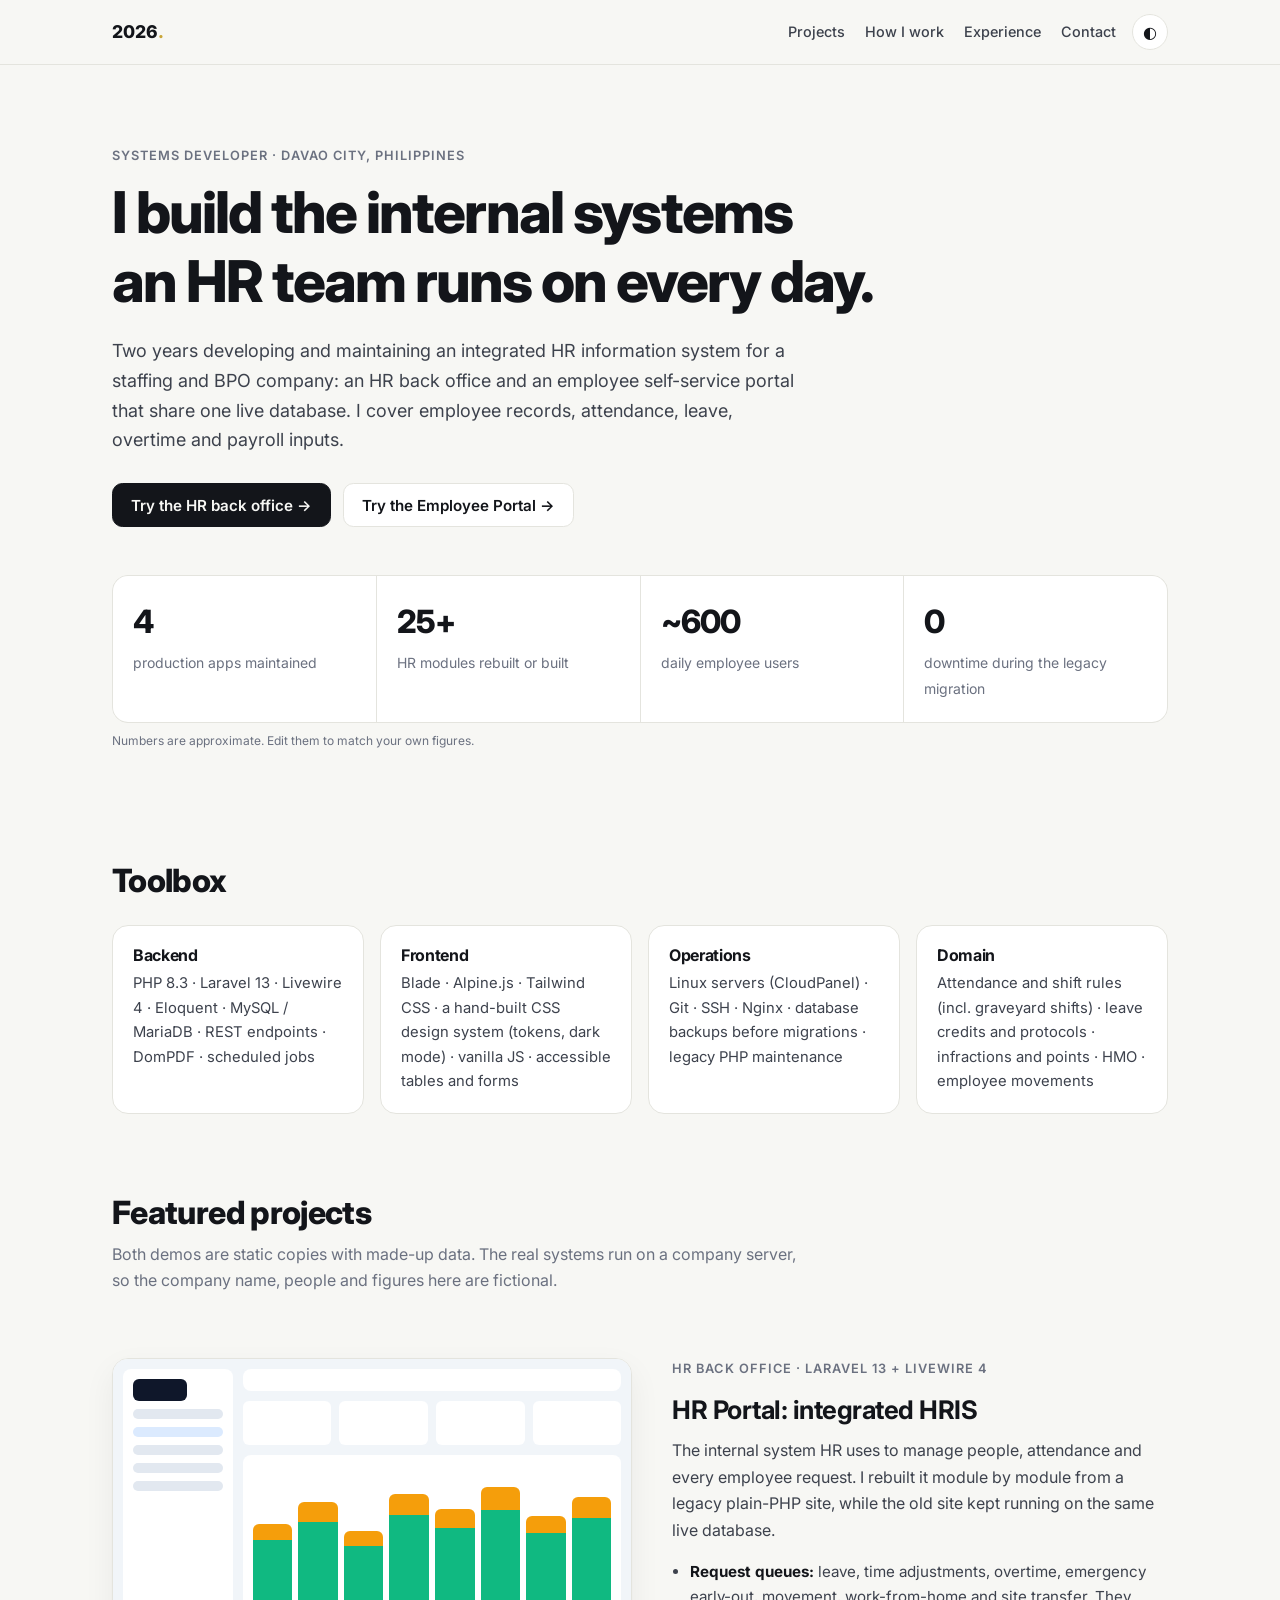
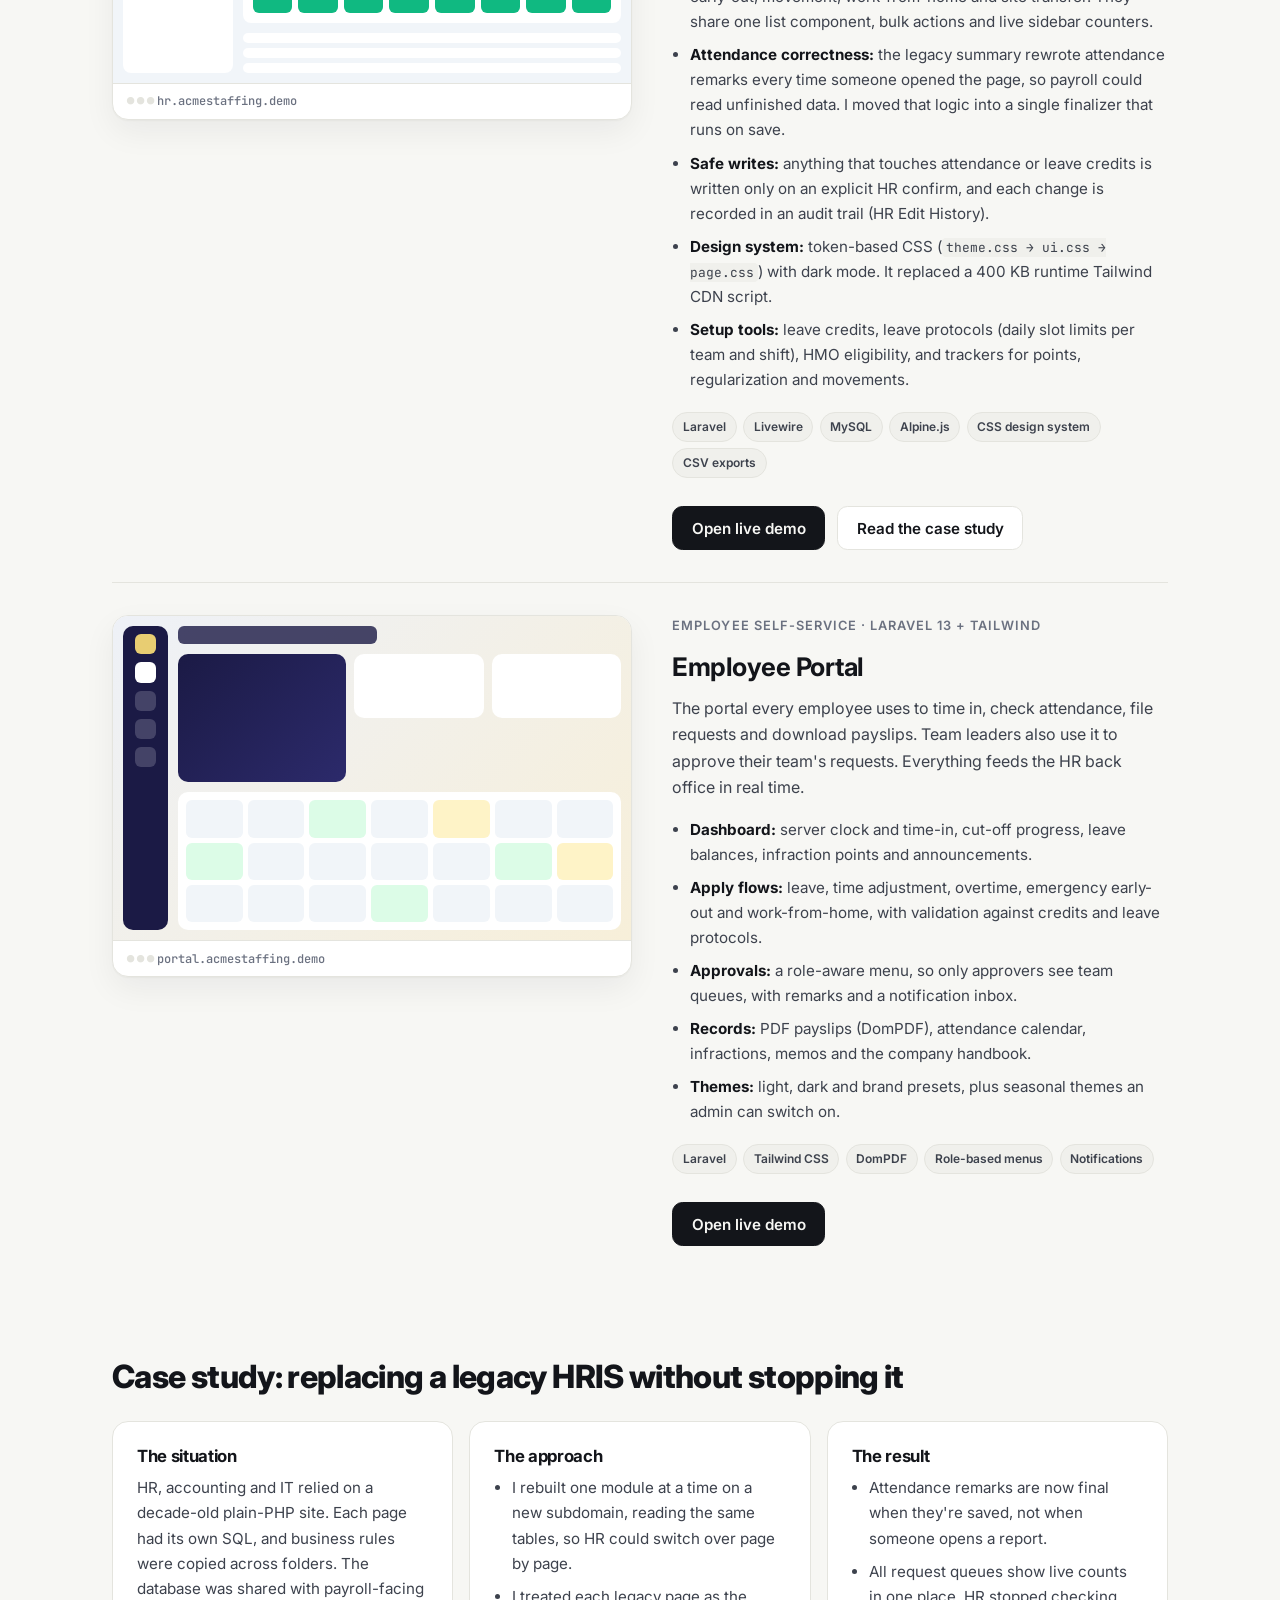
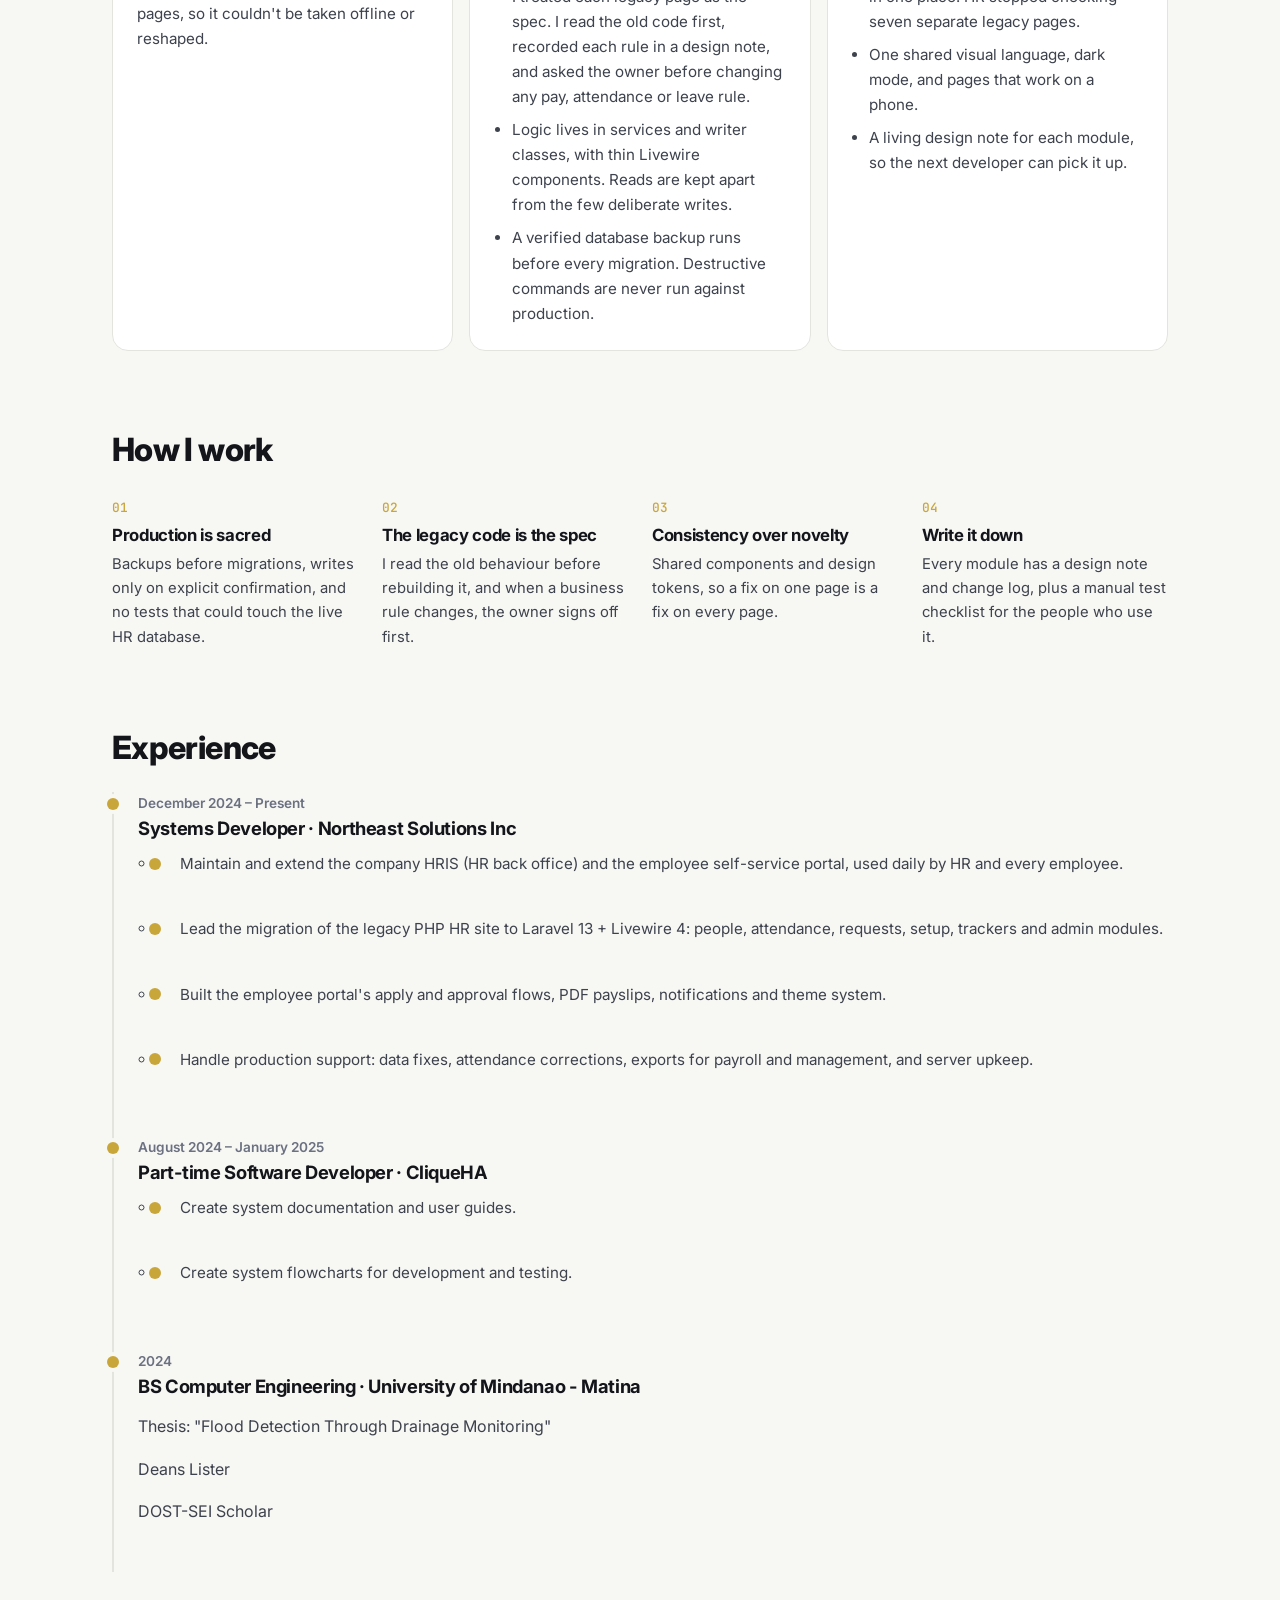
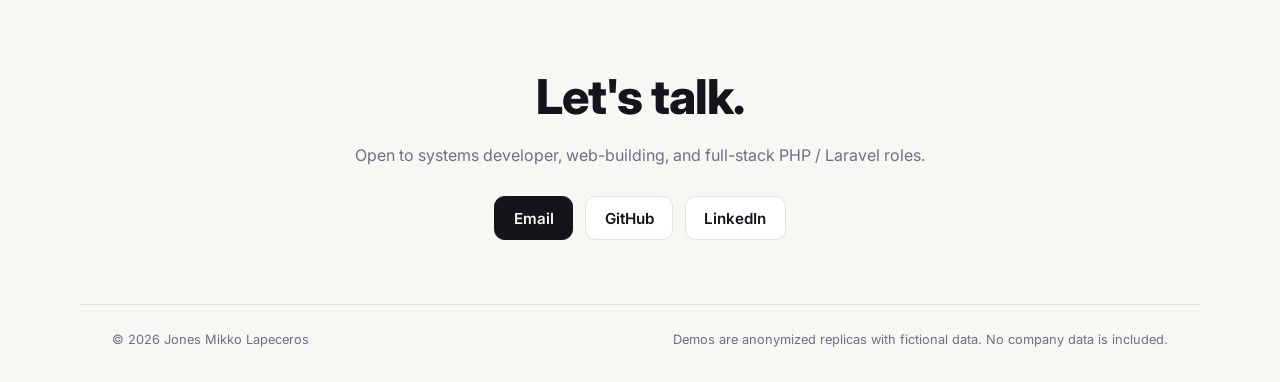
==== commit c5122644: "Edits" ====
--- a/index.html
+++ b/index.html
@@ -42,7 +42,7 @@
         <ul class="stats" aria-label="At a glance">
             <li><strong>4</strong><span>production apps maintained</span></li>
             <li><strong>25+</strong><span>HR modules rebuilt or built</span></li>
-            <li><strong>~120</strong><span>daily employee users</span></li>
+            <li><strong>~600</strong><span>daily employee users</span></li>
             <li><strong>0</strong><span>downtime during the legacy migration</span></li>
         </ul>
         <p class="note">Numbers are approximate. Edit them to match your own figures.</p>
@@ -159,12 +159,20 @@
         <ol class="timeline">
             <li>
                 <p class="when">December 2024 – Present</p>
-                <h3>Systems Developer · Northeast Solutions Inc, Computer Programmer</h3>
+                <h3>Systems Developer · Northeast Solutions Inc</h3>
                 <ul class="points">
                     <li>Maintain and extend the company HRIS (HR back office) and the employee self-service portal, used daily by HR and every employee.</li>
                     <li>Lead the migration of the legacy PHP HR site to Laravel 13 + Livewire 4: people, attendance, requests, setup, trackers and admin modules.</li>
                     <li>Built the employee portal's apply and approval flows, PDF payslips, notifications and theme system.</li>
                     <li>Handle production support: data fixes, attendance corrections, exports for payroll and management, and server upkeep.</li>
+                </ul>
+            </li>
+            <li>
+                <p class="when">August 2024 – January 2025</p>
+                <h3>Part-time Software Developer · CliqueHA</h3>
+                <ul class="points">
+                    <li>Create system documentation and user guides.</li>
+                    <li>Create system flowcharts for development and testing.</li>
                 </ul>
             </li>
             <li>
@@ -180,9 +188,9 @@
     <!-- ==================== CONTACT ==================== -->
     <section class="wrap section contact" id="contact" aria-labelledby="contactTitle">
         <h2 id="contactTitle">Let's talk.</h2>
-        <p>Open to systems developer and full-stack PHP / Laravel roles.</p>
+        <p>Open to systems developer, web-building, and full-stack PHP / Laravel roles.</p>
         <div class="cta">
-            <a class="btn btn-primary" href="mailto:jmlapeceros.tech@gmail.com">jmlapeceros.tech@gmail.com</a>
+            <a class="btn btn-primary" href="mailto:jmlapeceros.tech@gmail.com">Email</a>
             <a class="btn" href="https://github.com/jm-nesi" rel="noopener">GitHub</a>
             <a class="btn" href="https://www.linkedin.com/in/[your-linkedin]" rel="noopener">LinkedIn</a>
         </div>
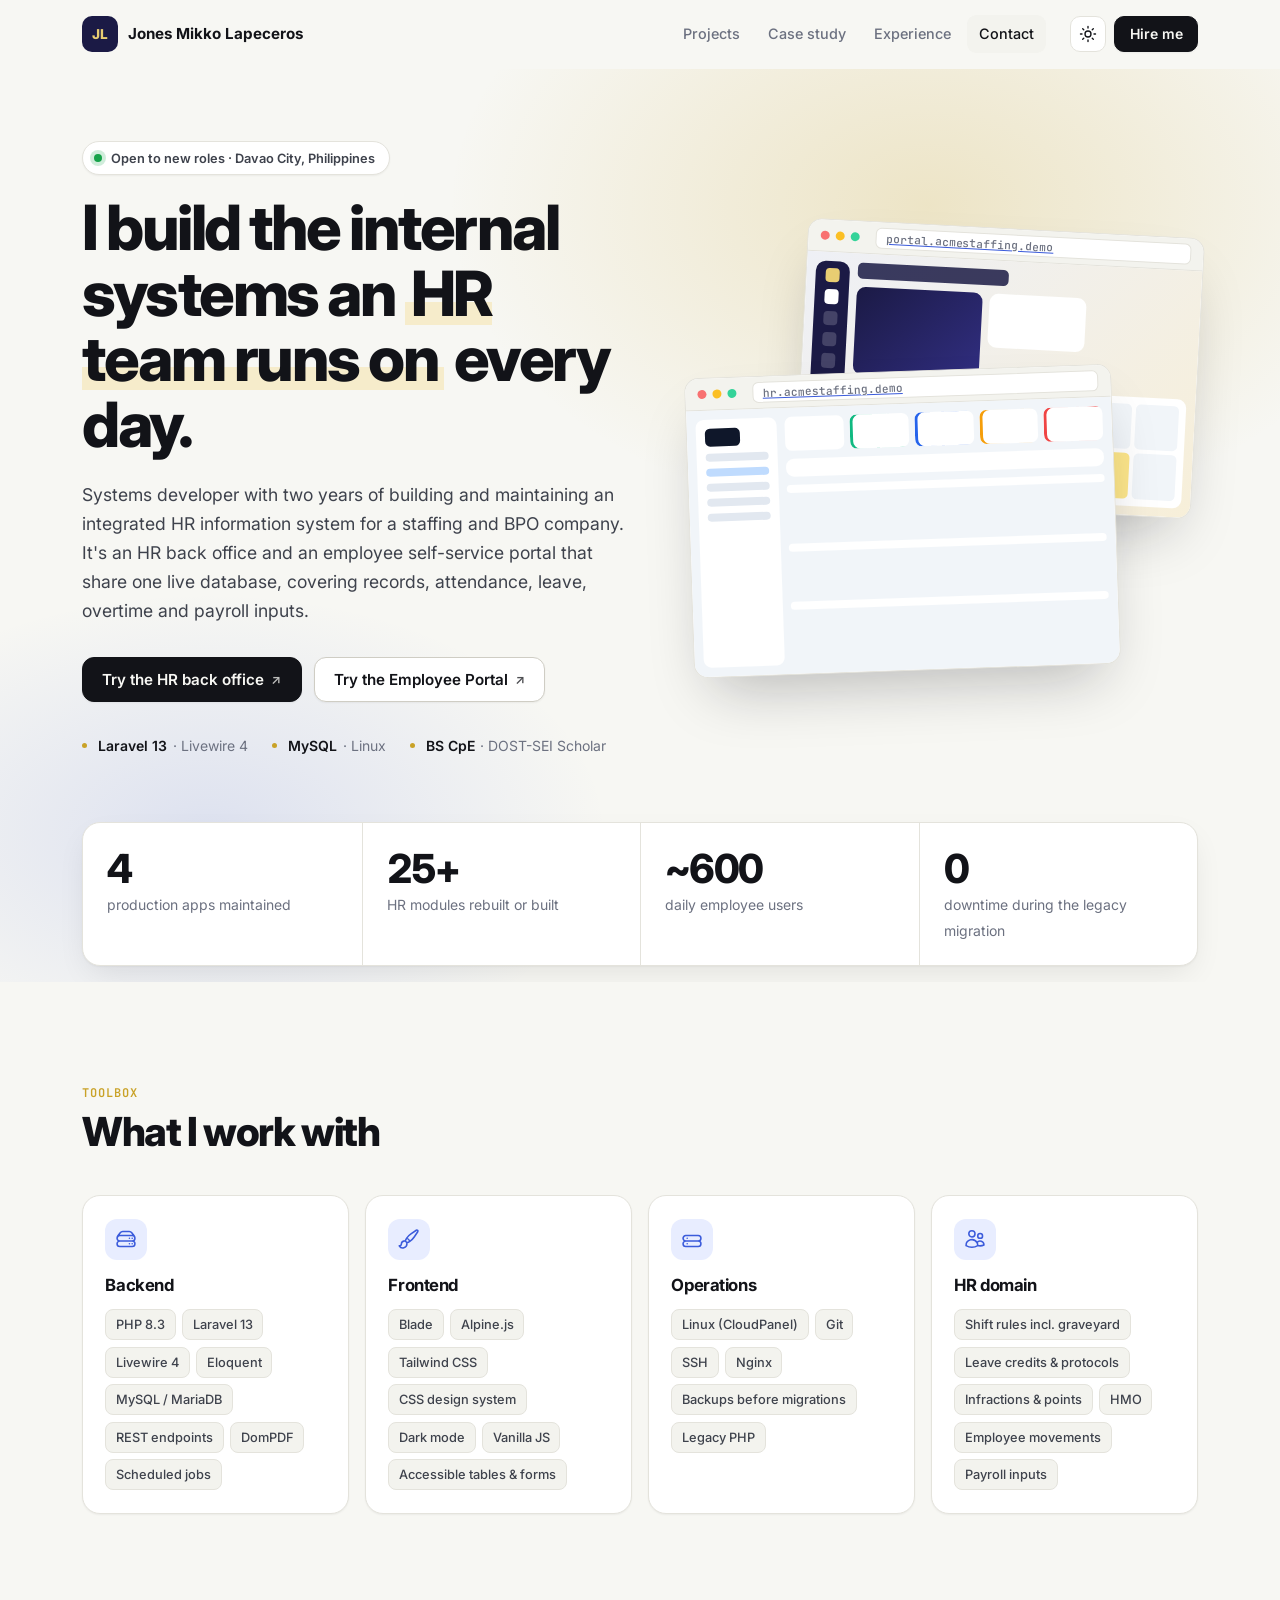
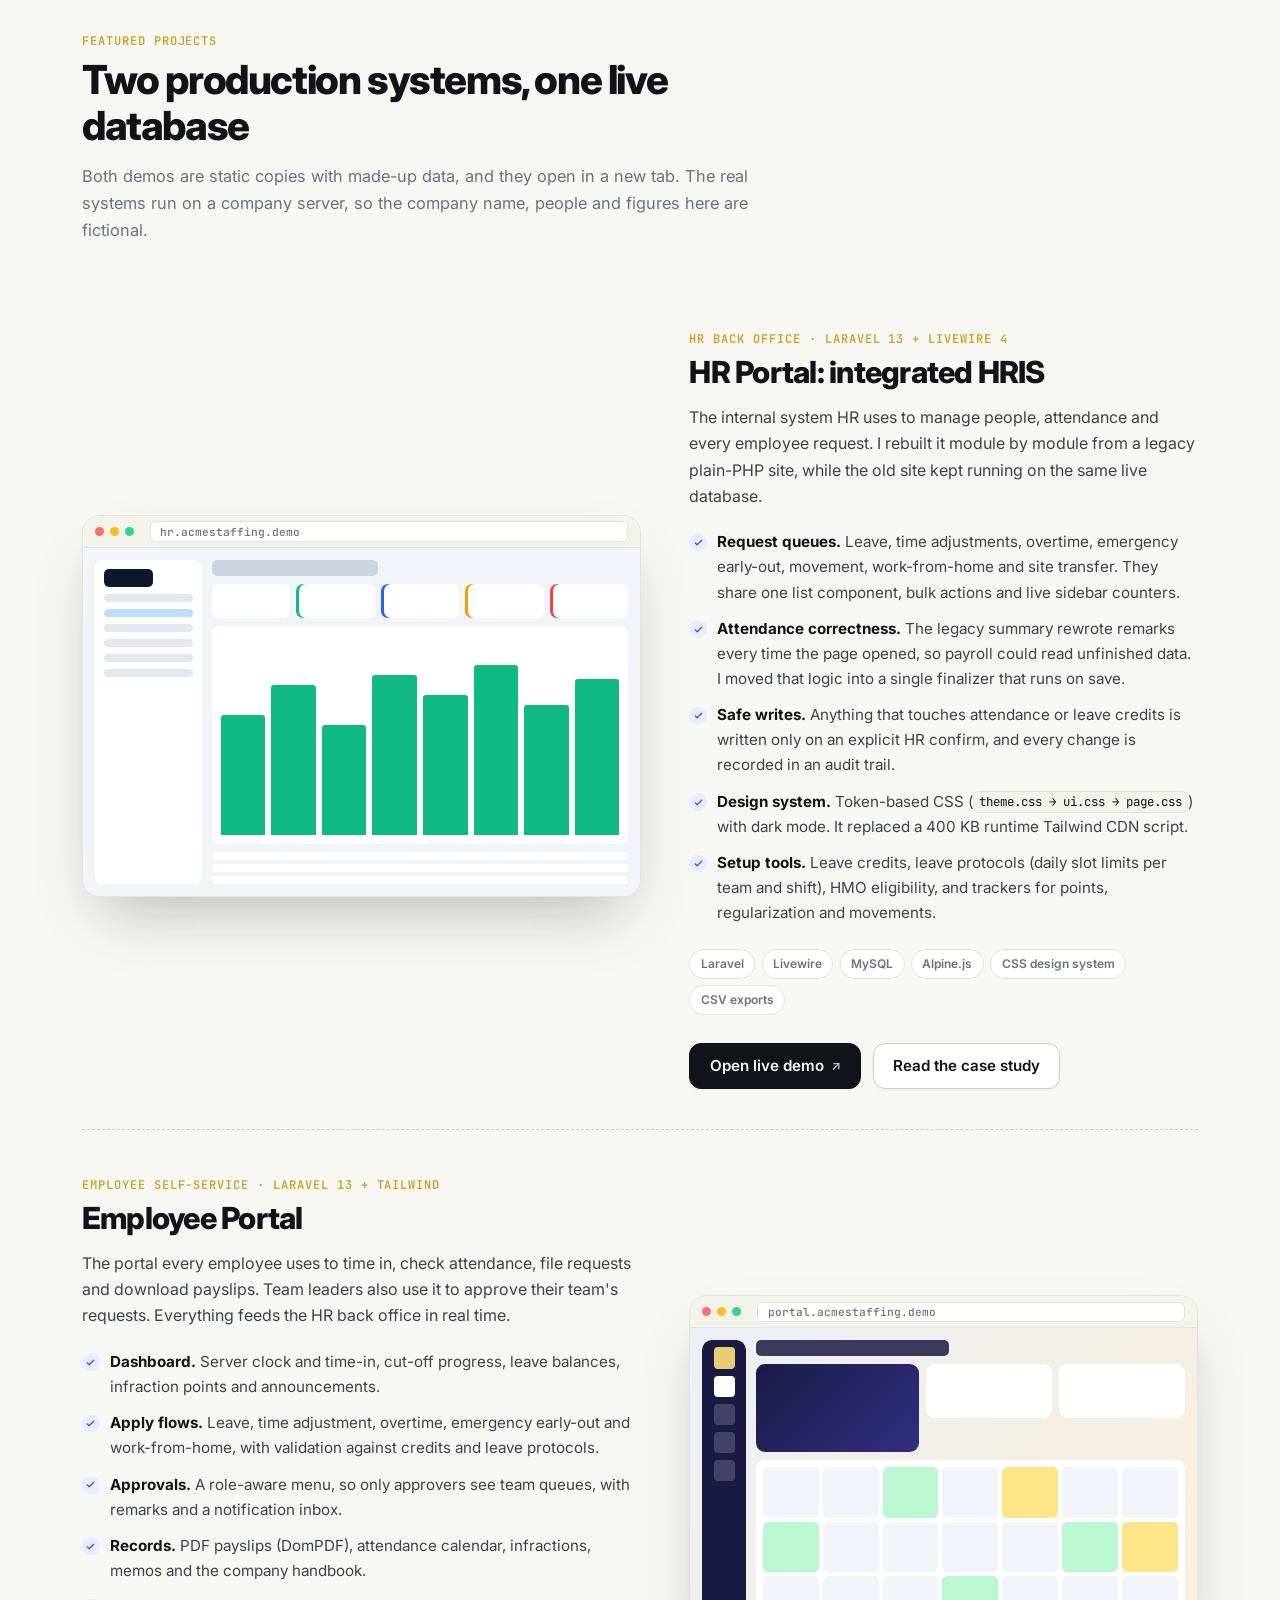
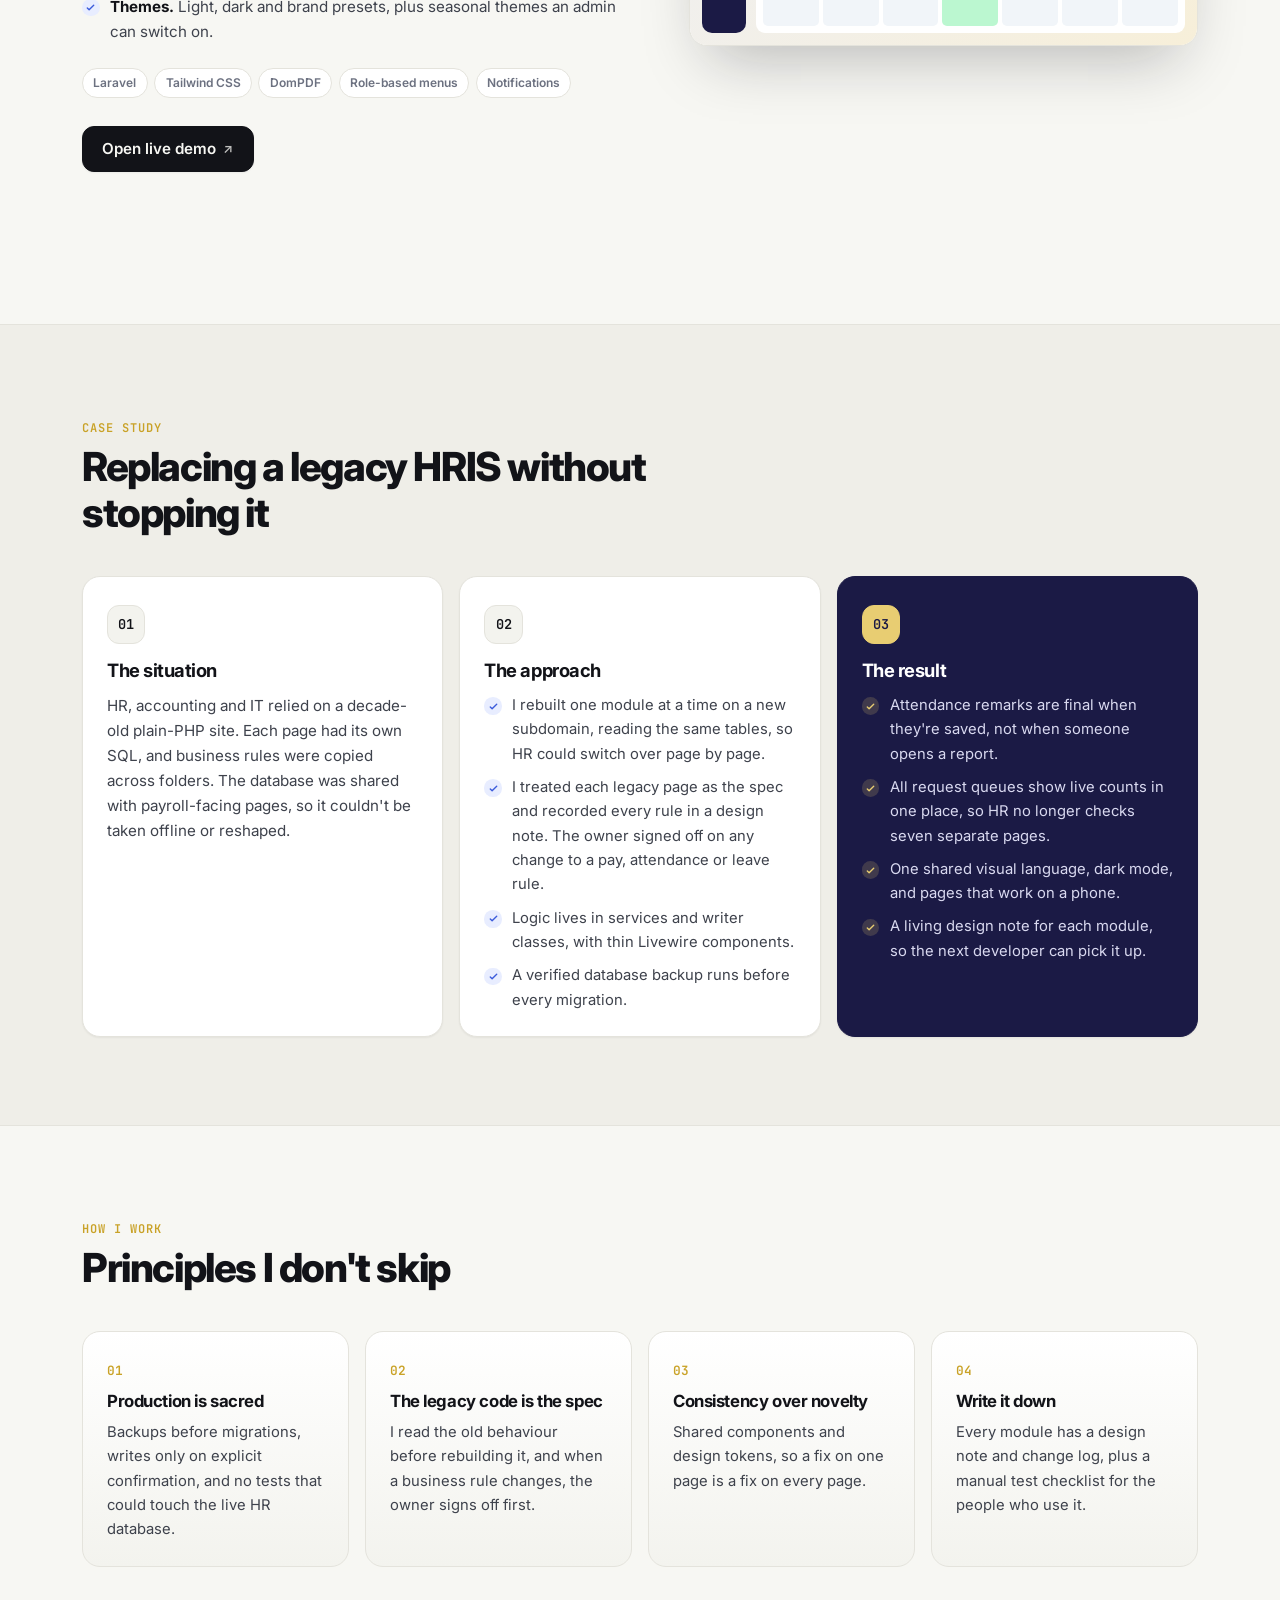
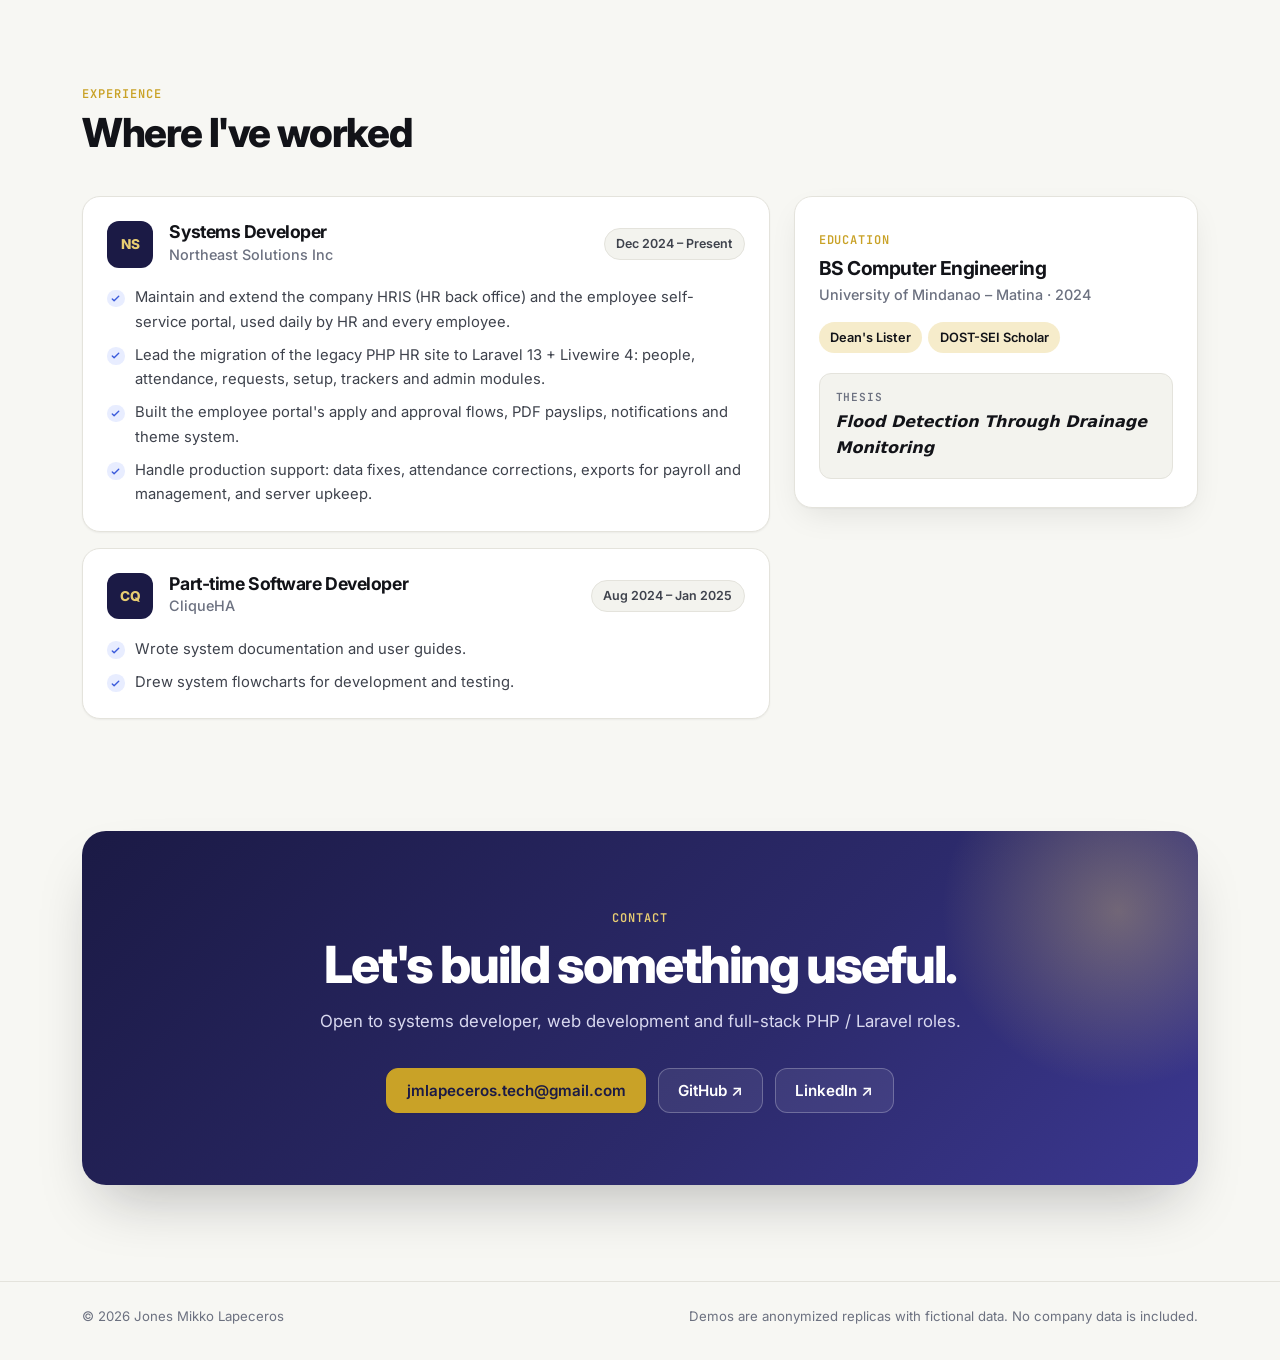
==== commit f128c1fd: "Update" ====
--- a/index.html
+++ b/index.html
@@ -12,204 +12,342 @@
     <link rel="stylesheet" href="assets/site.css">
     <script>
         try { const t = localStorage.getItem('pf-theme'); if (t) document.documentElement.dataset.theme = t; } catch (e) {}
+        document.documentElement.classList.add('js');
     </script>
 </head>
 <body>
 
-<header class="nav">
+<a class="skip" href="#main">Skip to content</a>
+
+<header class="nav" id="nav">
     <div class="wrap nav-inner">
-        <a href="#top" class="logo">2026<span>.</span></a>
-        <nav aria-label="Sections">
+        <a href="#top" class="logo" aria-label="Jones Mikko Lapeceros, back to top">
+            <span class="logo-mark">JL</span>
+            <span class="logo-name">Jones Mikko Lapeceros</span>
+        </a>
+        <nav class="nav-links" aria-label="Sections">
             <a href="#projects">Projects</a>
-            <a href="#work">How I work</a>
+            <a href="#case-hr">Case study</a>
             <a href="#experience">Experience</a>
             <a href="#contact">Contact</a>
         </nav>
-        <button type="button" class="theme-toggle" id="themeToggle" aria-label="Toggle dark mode">◐</button>
+        <div class="nav-actions">
+            <button type="button" class="icon-btn" id="themeToggle" aria-label="Toggle dark mode">
+                <svg class="i-sun" viewBox="0 0 24 24" fill="none" stroke="currentColor" stroke-width="1.8" aria-hidden="true"><circle cx="12" cy="12" r="4"/><path stroke-linecap="round" d="M12 2v2m0 16v2M4.93 4.93l1.41 1.41m11.32 11.32 1.41 1.41M2 12h2m16 0h2M4.93 19.07l1.41-1.41M17.66 6.34l1.41-1.41"/></svg>
+                <svg class="i-moon" viewBox="0 0 24 24" fill="none" stroke="currentColor" stroke-width="1.8" aria-hidden="true"><path stroke-linecap="round" stroke-linejoin="round" d="M21 12.79A9 9 0 1 1 11.21 3 7 7 0 0 0 21 12.79z"/></svg>
+            </button>
+            <a class="btn btn-primary btn-sm" href="mailto:jmlapeceros.tech@gmail.com">Hire me</a>
+        </div>
     </div>
 </header>
 
-<main id="top">
+<main id="main">
     <!-- ==================== HERO ==================== -->
-    <section class="hero wrap">
-        <p class="eyebrow">Systems Developer · Davao City, Philippines</p>
-        <h1>I build the internal systems<br>an HR team runs on every day.</h1>
-        <p class="lead">Two years developing and maintaining an integrated HR information system for a staffing and BPO company: an HR back office and an employee self-service portal that share one live database. I cover employee records, attendance, leave, overtime and payroll inputs.</p>
-        <div class="cta">
-            <a class="btn btn-primary" href="demo/hr/index.html">Try the HR back office →</a>
-            <a class="btn" href="demo/portal/index.html">Try the Employee Portal →</a>
-        </div>
-        <ul class="stats" aria-label="At a glance">
-            <li><strong>4</strong><span>production apps maintained</span></li>
-            <li><strong>25+</strong><span>HR modules rebuilt or built</span></li>
-            <li><strong>~600</strong><span>daily employee users</span></li>
-            <li><strong>0</strong><span>downtime during the legacy migration</span></li>
-        </ul>
-        <p class="note">Numbers are approximate. Edit them to match your own figures.</p>
-    </section>
-
-    <!-- ==================== SKILLS ==================== -->
-    <section class="wrap section" aria-labelledby="skillsTitle">
-        <h2 id="skillsTitle" class="section-title">Toolbox</h2>
+    <section class="hero" id="top">
+        <div class="wrap hero-grid">
+            <div class="hero-copy">
+                <span class="badge"><i aria-hidden="true"></i>Open to new roles · Davao City, Philippines</span>
+                <h1>I build the internal systems an <span class="hl">HR team runs on</span> every day.</h1>
+                <p class="lead">Systems developer with two years of building and maintaining an integrated HR information system for a staffing and BPO company. It's an HR back office and an employee self-service portal that share one live database, covering records, attendance, leave, overtime and payroll inputs.</p>
+                <div class="cta">
+                    <a class="btn btn-primary" href="demo/hr/index.html" target="_blank" rel="noopener">Try the HR back office <span class="ext" aria-hidden="true">↗</span><span class="sr-only">(opens in a new tab)</span></a>
+                    <a class="btn" href="demo/portal/index.html" target="_blank" rel="noopener">Try the Employee Portal <span class="ext" aria-hidden="true">↗</span><span class="sr-only">(opens in a new tab)</span></a>
+                </div>
+                <ul class="hero-meta" aria-label="Quick facts">
+                    <li><strong>Laravel 13</strong> · Livewire 4</li>
+                    <li><strong>MySQL</strong> · Linux</li>
+                    <li><strong>BS CpE</strong> · DOST-SEI Scholar</li>
+                </ul>
+            </div>
+
+            <div class="hero-art" aria-hidden="true">
+                <a class="window window-back" href="demo/portal/index.html" target="_blank" rel="noopener" tabindex="-1">
+                    <div class="chrome"><i></i><i></i><i></i><span>portal.acmestaffing.demo</span></div>
+                    <div class="mock mock-portal">
+                        <div class="mock-rail"><i class="mk-gold"></i><i class="on"></i><i></i><i></i><i></i></div>
+                        <div class="mock-body"><div class="mock-hello"></div><div class="mock-cards"><i class="hero"></i><i></i></div><div class="mock-cal"><i></i><i class="g"></i><i></i><i class="g"></i><i class="y"></i><i></i><i></i><i class="g"></i><i></i><i></i><i class="g"></i><i></i><i class="y"></i><i></i></div></div>
+                    </div>
+                </a>
+                <a class="window window-front" href="demo/hr/index.html" target="_blank" rel="noopener" tabindex="-1">
+                    <div class="chrome"><i></i><i></i><i></i><span>hr.acmestaffing.demo</span></div>
+                    <div class="mock mock-hr">
+                        <div class="mock-side"><i class="mk-brand"></i><i></i><i class="on"></i><i></i><i></i><i></i></div>
+                        <div class="mock-body"><div class="mock-kpis"><i></i><i></i><i></i><i></i><i></i></div><div class="mock-chart"><b style="height:62%"></b><b style="height:74%"></b><b style="height:58%"></b><b style="height:80%"></b><b style="height:70%"></b><b style="height:86%"></b><b style="height:66%"></b></div><div class="mock-rows"><i></i><i></i><i></i></div></div>
+                    </div>
+                </a>
+            </div>
+        </div>
+
+        <div class="wrap">
+            <ul class="stats" aria-label="At a glance">
+                <li><strong data-count="4">4</strong><span>production apps maintained</span></li>
+                <li><strong data-count="25" data-suffix="+">25+</strong><span>HR modules rebuilt or built</span></li>
+                <li><strong data-count="600" data-prefix="~">~600</strong><span>daily employee users</span></li>
+                <li><strong data-count="0">0</strong><span>downtime during the legacy migration</span></li>
+            </ul>
+        </div>
+    </section>
+
+    <!-- ==================== TOOLBOX ==================== -->
+    <section class="section wrap reveal" aria-labelledby="skillsTitle">
+        <div class="section-head">
+            <span class="kicker">Toolbox</span>
+            <h2 id="skillsTitle">What I work with</h2>
+        </div>
         <div class="skills">
-            <div><h3>Backend</h3><p>PHP 8.3 · Laravel 13 · Livewire 4 · Eloquent · MySQL / MariaDB · REST endpoints · DomPDF · scheduled jobs</p></div>
-            <div><h3>Frontend</h3><p>Blade · Alpine.js · Tailwind CSS · a hand-built CSS design system (tokens, dark mode) · vanilla JS · accessible tables and forms</p></div>
-            <div><h3>Operations</h3><p>Linux servers (CloudPanel) · Git · SSH · Nginx · database backups before migrations · legacy PHP maintenance</p></div>
-            <div><h3>Domain</h3><p>Attendance and shift rules (incl. graveyard shifts) · leave credits and protocols · infractions and points · HMO · employee movements</p></div>
+            <article class="skill">
+                <span class="skill-icon" aria-hidden="true"><svg viewBox="0 0 24 24" fill="none" stroke="currentColor" stroke-width="1.7"><path stroke-linecap="round" stroke-linejoin="round" d="M5.25 14.25h13.5m-13.5 0a3 3 0 0 1-3-3m3 3a3 3 0 1 0 0 6h13.5a3 3 0 1 0 0-6m-16.5-3a3 3 0 0 1 3-3h13.5a3 3 0 0 1 3 3m-19.5 0a4.5 4.5 0 0 1 .9-2.7L5.737 5.1a3.375 3.375 0 0 1 2.7-1.35h7.126c1.062 0 2.062.5 2.7 1.35l2.587 3.45a4.5 4.5 0 0 1 .9 2.7m0 0a3 3 0 0 1-3 3m0 3h.008v.008h-.008v-.008Zm0-6h.008v.008h-.008v-.008Zm-3 6h.008v.008h-.008v-.008Zm0-6h.008v.008h-.008v-.008Z"/></svg></span>
+                <h3>Backend</h3>
+                <ul class="chips"><li>PHP 8.3</li><li>Laravel 13</li><li>Livewire 4</li><li>Eloquent</li><li>MySQL / MariaDB</li><li>REST endpoints</li><li>DomPDF</li><li>Scheduled jobs</li></ul>
+            </article>
+            <article class="skill">
+                <span class="skill-icon" aria-hidden="true"><svg viewBox="0 0 24 24" fill="none" stroke="currentColor" stroke-width="1.7"><path stroke-linecap="round" stroke-linejoin="round" d="M9.53 16.122a3 3 0 0 0-5.78 1.128 2.25 2.25 0 0 1-2.4 2.245 4.5 4.5 0 0 0 8.4-2.245c0-.399-.078-.78-.22-1.128Zm0 0a15.998 15.998 0 0 0 3.388-1.62m-5.043-.025a15.994 15.994 0 0 1 1.622-3.395m3.42 3.42a15.995 15.995 0 0 0 4.764-4.648l3.876-5.814a1.151 1.151 0 0 0-1.597-1.597L14.146 6.32a15.996 15.996 0 0 0-4.649 4.763m3.42 3.42a6.776 6.776 0 0 0-3.42-3.42"/></svg></span>
+                <h3>Frontend</h3>
+                <ul class="chips"><li>Blade</li><li>Alpine.js</li><li>Tailwind CSS</li><li>CSS design system</li><li>Dark mode</li><li>Vanilla JS</li><li>Accessible tables &amp; forms</li></ul>
+            </article>
+            <article class="skill">
+                <span class="skill-icon" aria-hidden="true"><svg viewBox="0 0 24 24" fill="none" stroke="currentColor" stroke-width="1.7"><path stroke-linecap="round" stroke-linejoin="round" d="M5.25 14.25h13.5M5.25 14.25a3 3 0 0 1-3-3m3 3a3 3 0 1 0 0 6h13.5a3 3 0 1 0 0-6M21.75 11.25a3 3 0 0 1-3 3M2.25 11.25a3 3 0 0 1 3-3h13.5a3 3 0 0 1 3 3M6.75 17.25h.008v.008H6.75v-.008Zm0-6h.008v.008H6.75v-.008Z"/></svg></span>
+                <h3>Operations</h3>
+                <ul class="chips"><li>Linux (CloudPanel)</li><li>Git</li><li>SSH</li><li>Nginx</li><li>Backups before migrations</li><li>Legacy PHP</li></ul>
+            </article>
+            <article class="skill">
+                <span class="skill-icon" aria-hidden="true"><svg viewBox="0 0 24 24" fill="none" stroke="currentColor" stroke-width="1.7"><path stroke-linecap="round" stroke-linejoin="round" d="M15 19.128a9.38 9.38 0 0 0 2.625.372 9.337 9.337 0 0 0 4.121-.952 4.125 4.125 0 0 0-7.533-2.493M15 19.128v-.003c0-1.113-.285-2.16-.786-3.07M15 19.128v.106A12.318 12.318 0 0 1 8.624 21c-2.331 0-4.512-.645-6.374-1.766l-.001-.109a6.375 6.375 0 0 1 11.964-3.07M12 6.375a3.375 3.375 0 1 1-6.75 0 3.375 3.375 0 0 1 6.75 0Zm8.25 2.25a2.625 2.625 0 1 1-5.25 0 2.625 2.625 0 0 1 5.25 0Z"/></svg></span>
+                <h3>HR domain</h3>
+                <ul class="chips"><li>Shift rules incl. graveyard</li><li>Leave credits &amp; protocols</li><li>Infractions &amp; points</li><li>HMO</li><li>Employee movements</li><li>Payroll inputs</li></ul>
+            </article>
         </div>
     </section>
 
     <!-- ==================== PROJECTS ==================== -->
-    <section class="wrap section" id="projects" aria-labelledby="projTitle">
-        <h2 id="projTitle" class="section-title">Featured projects</h2>
-        <p class="section-sub">Both demos are static copies with made-up data. The real systems run on a company server, so the company name, people and figures here are fictional.</p>
-
-        <article class="project">
-            <a class="shot" href="demo/hr/index.html" aria-label="Open the HR back-office demo">
-                <div class="mock mock-hr" aria-hidden="true">
-                    <div class="mock-side"><i class="mk-brand"></i><i></i><i class="on"></i><i></i><i></i><i></i></div>
-                    <div class="mock-body"><div class="mock-top"></div><div class="mock-kpis"><i></i><i></i><i></i><i></i></div><div class="mock-chart"><b style="height:60%"></b><b style="height:75%"></b><b style="height:55%"></b><b style="height:80%"></b><b style="height:70%"></b><b style="height:85%"></b><b style="height:65%"></b><b style="height:78%"></b></div><div class="mock-rows"><i></i><i></i><i></i></div></div>
-                </div>
-                <span class="url">hr.acmestaffing.demo</span>
+    <section class="section wrap" id="projects" aria-labelledby="projTitle">
+        <div class="section-head reveal">
+            <span class="kicker">Featured projects</span>
+            <h2 id="projTitle">Two production systems, one live database</h2>
+            <p>Both demos are static copies with made-up data, and they open in a new tab. The real systems run on a company server, so the company name, people and figures here are fictional.</p>
+        </div>
+
+        <article class="project reveal">
+            <a class="frame" href="demo/hr/index.html" target="_blank" rel="noopener" aria-label="Open the HR back-office demo in a new tab">
+                <div class="chrome"><i></i><i></i><i></i><span>hr.acmestaffing.demo</span></div>
+                <div class="mock mock-hr mock-lg" aria-hidden="true">
+                    <div class="mock-side"><i class="mk-brand"></i><i></i><i class="on"></i><i></i><i></i><i></i><i></i></div>
+                    <div class="mock-body"><div class="mock-top"></div><div class="mock-kpis"><i></i><i></i><i></i><i></i><i></i></div><div class="mock-chart"><b style="height:60%"></b><b style="height:75%"></b><b style="height:55%"></b><b style="height:80%"></b><b style="height:70%"></b><b style="height:85%"></b><b style="height:65%"></b><b style="height:78%"></b></div><div class="mock-rows"><i></i><i></i><i></i></div></div>
+                </div>
+                <span class="frame-cta">Open live demo ↗</span>
             </a>
             <div class="project-body">
-                <p class="eyebrow">HR back office · Laravel 13 + Livewire 4</p>
+                <span class="kicker">HR back office · Laravel 13 + Livewire 4</span>
                 <h3>HR Portal: integrated HRIS</h3>
                 <p>The internal system HR uses to manage people, attendance and every employee request. I rebuilt it module by module from a legacy plain-PHP site, while the old site kept running on the same live database.</p>
-                <ul class="points">
-                    <li><strong>Request queues:</strong> leave, time adjustments, overtime, emergency early-out, movement, work-from-home and site transfer. They share one list component, bulk actions and live sidebar counters.</li>
-                    <li><strong>Attendance correctness:</strong> the legacy summary rewrote attendance remarks every time someone opened the page, so payroll could read unfinished data. I moved that logic into a single finalizer that runs on save.</li>
-                    <li><strong>Safe writes:</strong> anything that touches attendance or leave credits is written only on an explicit HR confirm, and each change is recorded in an audit trail (HR Edit History).</li>
-                    <li><strong>Design system:</strong> token-based CSS (<code>theme.css → ui.css → page.css</code>) with dark mode. It replaced a 400 KB runtime Tailwind CDN script.</li>
-                    <li><strong>Setup tools:</strong> leave credits, leave protocols (daily slot limits per team and shift), HMO eligibility, and trackers for points, regularization and movements.</li>
+                <ul class="features">
+                    <li><strong>Request queues.</strong> Leave, time adjustments, overtime, emergency early-out, movement, work-from-home and site transfer. They share one list component, bulk actions and live sidebar counters.</li>
+                    <li><strong>Attendance correctness.</strong> The legacy summary rewrote remarks every time the page opened, so payroll could read unfinished data. I moved that logic into a single finalizer that runs on save.</li>
+                    <li><strong>Safe writes.</strong> Anything that touches attendance or leave credits is written only on an explicit HR confirm, and every change is recorded in an audit trail.</li>
+                    <li><strong>Design system.</strong> Token-based CSS (<code>theme.css → ui.css → page.css</code>) with dark mode. It replaced a 400 KB runtime Tailwind CDN script.</li>
+                    <li><strong>Setup tools.</strong> Leave credits, leave protocols (daily slot limits per team and shift), HMO eligibility, and trackers for points, regularization and movements.</li>
                 </ul>
-                <div class="tags"><span>Laravel</span><span>Livewire</span><span>MySQL</span><span>Alpine.js</span><span>CSS design system</span><span>CSV exports</span></div>
-                <div class="cta"><a class="btn btn-primary" href="demo/hr/index.html">Open live demo</a><a class="btn" href="#case-hr">Read the case study</a></div>
+                <ul class="tags"><li>Laravel</li><li>Livewire</li><li>MySQL</li><li>Alpine.js</li><li>CSS design system</li><li>CSV exports</li></ul>
+                <div class="cta">
+                    <a class="btn btn-primary" href="demo/hr/index.html" target="_blank" rel="noopener">Open live demo <span class="ext" aria-hidden="true">↗</span><span class="sr-only">(opens in a new tab)</span></a>
+                    <a class="btn" href="#case-hr">Read the case study</a>
+                </div>
             </div>
         </article>
 
-        <article class="project">
-            <a class="shot" href="demo/portal/index.html" aria-label="Open the Employee Portal demo">
-                <div class="mock mock-portal" aria-hidden="true">
+        <article class="project project-flip reveal">
+            <a class="frame" href="demo/portal/index.html" target="_blank" rel="noopener" aria-label="Open the Employee Portal demo in a new tab">
+                <div class="chrome"><i></i><i></i><i></i><span>portal.acmestaffing.demo</span></div>
+                <div class="mock mock-portal mock-lg" aria-hidden="true">
                     <div class="mock-rail"><i class="mk-gold"></i><i class="on"></i><i></i><i></i><i></i></div>
                     <div class="mock-body"><div class="mock-hello"></div><div class="mock-cards"><i class="hero"></i><i></i><i></i></div><div class="mock-cal"><i></i><i></i><i class="g"></i><i></i><i class="y"></i><i></i><i></i><i class="g"></i><i></i><i></i><i></i><i></i><i class="g"></i><i class="y"></i><i></i><i></i><i></i><i class="g"></i><i></i><i></i><i></i></div></div>
                 </div>
-                <span class="url">portal.acmestaffing.demo</span>
+                <span class="frame-cta">Open live demo ↗</span>
             </a>
             <div class="project-body">
-                <p class="eyebrow">Employee self-service · Laravel 13 + Tailwind</p>
+                <span class="kicker">Employee self-service · Laravel 13 + Tailwind</span>
                 <h3>Employee Portal</h3>
                 <p>The portal every employee uses to time in, check attendance, file requests and download payslips. Team leaders also use it to approve their team's requests. Everything feeds the HR back office in real time.</p>
-                <ul class="points">
-                    <li><strong>Dashboard:</strong> server clock and time-in, cut-off progress, leave balances, infraction points and announcements.</li>
-                    <li><strong>Apply flows:</strong> leave, time adjustment, overtime, emergency early-out and work-from-home, with validation against credits and leave protocols.</li>
-                    <li><strong>Approvals:</strong> a role-aware menu, so only approvers see team queues, with remarks and a notification inbox.</li>
-                    <li><strong>Records:</strong> PDF payslips (DomPDF), attendance calendar, infractions, memos and the company handbook.</li>
-                    <li><strong>Themes:</strong> light, dark and brand presets, plus seasonal themes an admin can switch on.</li>
+                <ul class="features">
+                    <li><strong>Dashboard.</strong> Server clock and time-in, cut-off progress, leave balances, infraction points and announcements.</li>
+                    <li><strong>Apply flows.</strong> Leave, time adjustment, overtime, emergency early-out and work-from-home, with validation against credits and leave protocols.</li>
+                    <li><strong>Approvals.</strong> A role-aware menu, so only approvers see team queues, with remarks and a notification inbox.</li>
+                    <li><strong>Records.</strong> PDF payslips (DomPDF), attendance calendar, infractions, memos and the company handbook.</li>
+                    <li><strong>Themes.</strong> Light, dark and brand presets, plus seasonal themes an admin can switch on.</li>
                 </ul>
-                <div class="tags"><span>Laravel</span><span>Tailwind CSS</span><span>DomPDF</span><span>Role-based menus</span><span>Notifications</span></div>
-                <div class="cta"><a class="btn btn-primary" href="demo/portal/index.html">Open live demo</a></div>
+                <ul class="tags"><li>Laravel</li><li>Tailwind CSS</li><li>DomPDF</li><li>Role-based menus</li><li>Notifications</li></ul>
+                <div class="cta">
+                    <a class="btn btn-primary" href="demo/portal/index.html" target="_blank" rel="noopener">Open live demo <span class="ext" aria-hidden="true">↗</span><span class="sr-only">(opens in a new tab)</span></a>
+                </div>
             </div>
         </article>
     </section>
 
     <!-- ==================== CASE STUDY ==================== -->
-    <section class="wrap section" id="case-hr" aria-labelledby="caseTitle">
-        <h2 id="caseTitle" class="section-title">Case study: replacing a legacy HRIS without stopping it</h2>
-        <div class="case">
-            <div>
-                <h3>The situation</h3>
-                <p>HR, accounting and IT relied on a decade-old plain-PHP site. Each page had its own SQL, and business rules were copied across folders. The database was shared with payroll-facing pages, so it couldn't be taken offline or reshaped.</p>
-            </div>
-            <div>
-                <h3>The approach</h3>
-                <ul class="points">
-                    <li>I rebuilt one module at a time on a new subdomain, reading the same tables, so HR could switch over page by page.</li>
-                    <li>I treated each legacy page as the spec. I read the old code first, recorded each rule in a design note, and asked the owner before changing any pay, attendance or leave rule.</li>
-                    <li>Logic lives in services and writer classes, with thin Livewire components. Reads are kept apart from the few deliberate writes.</li>
-                    <li>A verified database backup runs before every migration. Destructive commands are never run against production.</li>
-                </ul>
-            </div>
-            <div>
-                <h3>The result</h3>
-                <ul class="points">
-                    <li>Attendance remarks are now final when they're saved, not when someone opens a report.</li>
-                    <li>All request queues show live counts in one place. HR stopped checking seven separate legacy pages.</li>
-                    <li>One shared visual language, dark mode, and pages that work on a phone.</li>
-                    <li>A living design note for each module, so the next developer can pick it up.</li>
-                </ul>
-            </div>
+    <section class="section section-tint" id="case-hr" aria-labelledby="caseTitle">
+        <div class="wrap">
+            <div class="section-head reveal">
+                <span class="kicker">Case study</span>
+                <h2 id="caseTitle">Replacing a legacy HRIS without stopping it</h2>
+            </div>
+            <ol class="steps">
+                <li class="step reveal">
+                    <span class="step-n">01</span>
+                    <h3>The situation</h3>
+                    <p>HR, accounting and IT relied on a decade-old plain-PHP site. Each page had its own SQL, and business rules were copied across folders. The database was shared with payroll-facing pages, so it couldn't be taken offline or reshaped.</p>
+                </li>
+                <li class="step reveal">
+                    <span class="step-n">02</span>
+                    <h3>The approach</h3>
+                    <ul class="features compact">
+                        <li>I rebuilt one module at a time on a new subdomain, reading the same tables, so HR could switch over page by page.</li>
+                        <li>I treated each legacy page as the spec and recorded every rule in a design note. The owner signed off on any change to a pay, attendance or leave rule.</li>
+                        <li>Logic lives in services and writer classes, with thin Livewire components.</li>
+                        <li>A verified database backup runs before every migration.</li>
+                    </ul>
+                </li>
+                <li class="step step-result reveal">
+                    <span class="step-n">03</span>
+                    <h3>The result</h3>
+                    <ul class="features compact">
+                        <li>Attendance remarks are final when they're saved, not when someone opens a report.</li>
+                        <li>All request queues show live counts in one place, so HR no longer checks seven separate pages.</li>
+                        <li>One shared visual language, dark mode, and pages that work on a phone.</li>
+                        <li>A living design note for each module, so the next developer can pick it up.</li>
+                    </ul>
+                </li>
+            </ol>
         </div>
     </section>
 
     <!-- ==================== HOW I WORK ==================== -->
-    <section class="wrap section" id="work" aria-labelledby="workTitle">
-        <h2 id="workTitle" class="section-title">How I work</h2>
+    <section class="section wrap" id="work" aria-labelledby="workTitle">
+        <div class="section-head reveal">
+            <span class="kicker">How I work</span>
+            <h2 id="workTitle">Principles I don't skip</h2>
+        </div>
         <div class="principles">
-            <div><span>01</span><h3>Production is sacred</h3><p>Backups before migrations, writes only on explicit confirmation, and no tests that could touch the live HR database.</p></div>
-            <div><span>02</span><h3>The legacy code is the spec</h3><p>I read the old behaviour before rebuilding it, and when a business rule changes, the owner signs off first.</p></div>
-            <div><span>03</span><h3>Consistency over novelty</h3><p>Shared components and design tokens, so a fix on one page is a fix on every page.</p></div>
-            <div><span>04</span><h3>Write it down</h3><p>Every module has a design note and change log, plus a manual test checklist for the people who use it.</p></div>
+            <article class="reveal"><span>01</span><h3>Production is sacred</h3><p>Backups before migrations, writes only on explicit confirmation, and no tests that could touch the live HR database.</p></article>
+            <article class="reveal"><span>02</span><h3>The legacy code is the spec</h3><p>I read the old behaviour before rebuilding it, and when a business rule changes, the owner signs off first.</p></article>
+            <article class="reveal"><span>03</span><h3>Consistency over novelty</h3><p>Shared components and design tokens, so a fix on one page is a fix on every page.</p></article>
+            <article class="reveal"><span>04</span><h3>Write it down</h3><p>Every module has a design note and change log, plus a manual test checklist for the people who use it.</p></article>
         </div>
     </section>
 
     <!-- ==================== EXPERIENCE ==================== -->
-    <section class="wrap section" id="experience" aria-labelledby="expTitle">
-        <h2 id="expTitle" class="section-title">Experience</h2>
-        <ol class="timeline">
-            <li>
-                <p class="when">December 2024 – Present</p>
-                <h3>Systems Developer · Northeast Solutions Inc</h3>
-                <ul class="points">
-                    <li>Maintain and extend the company HRIS (HR back office) and the employee self-service portal, used daily by HR and every employee.</li>
-                    <li>Lead the migration of the legacy PHP HR site to Laravel 13 + Livewire 4: people, attendance, requests, setup, trackers and admin modules.</li>
-                    <li>Built the employee portal's apply and approval flows, PDF payslips, notifications and theme system.</li>
-                    <li>Handle production support: data fixes, attendance corrections, exports for payroll and management, and server upkeep.</li>
-                </ul>
-            </li>
-            <li>
-                <p class="when">August 2024 – January 2025</p>
-                <h3>Part-time Software Developer · CliqueHA</h3>
-                <ul class="points">
-                    <li>Create system documentation and user guides.</li>
-                    <li>Create system flowcharts for development and testing.</li>
-                </ul>
-            </li>
-            <li>
-                <p class="when">2024</p>
-                <h3>BS Computer Engineering · University of Mindanao - Matina</h3>
-                <p>Thesis: "Flood Detection Through Drainage Monitoring"</p>
-                <p>Deans Lister</p>
-                <p>DOST-SEI Scholar</p>
-            </li>
-        </ol>
+    <section class="section wrap" id="experience" aria-labelledby="expTitle">
+        <div class="section-head reveal">
+            <span class="kicker">Experience</span>
+            <h2 id="expTitle">Where I've worked</h2>
+        </div>
+        <div class="exp-grid">
+            <ol class="timeline">
+                <li class="reveal">
+                    <div class="tl-head">
+                        <span class="org">NS</span>
+                        <div><h3>Systems Developer</h3><p class="org-name">Northeast Solutions Inc</p></div>
+                        <span class="when">Dec 2024 – Present</span>
+                    </div>
+                    <ul class="features compact">
+                        <li>Maintain and extend the company HRIS (HR back office) and the employee self-service portal, used daily by HR and every employee.</li>
+                        <li>Lead the migration of the legacy PHP HR site to Laravel 13 + Livewire 4: people, attendance, requests, setup, trackers and admin modules.</li>
+                        <li>Built the employee portal's apply and approval flows, PDF payslips, notifications and theme system.</li>
+                        <li>Handle production support: data fixes, attendance corrections, exports for payroll and management, and server upkeep.</li>
+                    </ul>
+                </li>
+                <li class="reveal">
+                    <div class="tl-head">
+                        <span class="org">CQ</span>
+                        <div><h3>Part-time Software Developer</h3><p class="org-name">CliqueHA</p></div>
+                        <span class="when">Aug 2024 – Jan 2025</span>
+                    </div>
+                    <ul class="features compact">
+                        <li>Wrote system documentation and user guides.</li>
+                        <li>Drew system flowcharts for development and testing.</li>
+                    </ul>
+                </li>
+            </ol>
+
+            <aside class="edu reveal" aria-label="Education">
+                <span class="kicker">Education</span>
+                <h3>BS Computer Engineering</h3>
+                <p class="org-name">University of Mindanao – Matina · 2024</p>
+                <ul class="honors"><li>Dean's Lister</li><li>DOST-SEI Scholar</li></ul>
+                <div class="thesis">
+                    <span class="label">Thesis</span>
+                    <p>Flood Detection Through Drainage Monitoring</p>
+                </div>
+            </aside>
+        </div>
     </section>
 
     <!-- ==================== CONTACT ==================== -->
-    <section class="wrap section contact" id="contact" aria-labelledby="contactTitle">
-        <h2 id="contactTitle">Let's talk.</h2>
-        <p>Open to systems developer, web-building, and full-stack PHP / Laravel roles.</p>
-        <div class="cta">
-            <a class="btn btn-primary" href="mailto:jmlapeceros.tech@gmail.com">Email</a>
-            <a class="btn" href="https://github.com/jm-nesi" rel="noopener">GitHub</a>
-            <a class="btn" href="https://www.linkedin.com/in/[your-linkedin]" rel="noopener">LinkedIn</a>
+    <section class="section wrap" id="contact" aria-labelledby="contactTitle">
+        <div class="contact reveal">
+            <span class="kicker">Contact</span>
+            <h2 id="contactTitle">Let's build something useful.</h2>
+            <p>Open to systems developer, web development and full-stack PHP / Laravel roles.</p>
+            <div class="cta">
+                <a class="btn btn-gold" href="mailto:jmlapeceros.tech@gmail.com">jmlapeceros.tech@gmail.com</a>
+                <a class="btn btn-ghost" href="https://github.com/jm-nesi" target="_blank" rel="noopener">GitHub ↗</a>
+                <a class="btn btn-ghost" href="https://www.linkedin.com/in/[your-linkedin]" target="_blank" rel="noopener">LinkedIn ↗</a>
+            </div>
         </div>
     </section>
 </main>
 
-<footer class="wrap footer">
-    <span>© <span id="year"></span> Jones Mikko Lapeceros</span>
-    <span>Demos are anonymized replicas with fictional data. No company data is included.</span>
+<footer class="footer">
+    <div class="wrap footer-inner">
+        <span>© <span id="year"></span> Jones Mikko Lapeceros</span>
+        <span>Demos are anonymized replicas with fictional data. No company data is included.</span>
+    </div>
 </footer>
 
 <script>
+(function () {
+    const root = document.documentElement;
     document.getElementById('year').textContent = new Date().getFullYear();
+
+    // Theme toggle (remembers the choice)
     document.getElementById('themeToggle').addEventListener('click', () => {
-        const root = document.documentElement;
         const dark = root.dataset.theme ? root.dataset.theme === 'dark' : matchMedia('(prefers-color-scheme: dark)').matches;
         root.dataset.theme = dark ? 'light' : 'dark';
         try { localStorage.setItem('pf-theme', root.dataset.theme); } catch (e) {}
     });
+
+    // Nav shadow on scroll + active section link
+    const nav = document.getElementById('nav');
+    const onScroll = () => nav.classList.toggle('is-scrolled', window.scrollY > 8);
+    window.addEventListener('scroll', onScroll, { passive: true }); onScroll();
+
+    const links = [...document.querySelectorAll('.nav-links a')];
+    const reduce = matchMedia('(prefers-reduced-motion: reduce)').matches;
+    if ('IntersectionObserver' in window) {
+        const spy = new IntersectionObserver((entries) => entries.forEach((e) => {
+            if (e.isIntersecting) links.forEach((a) => a.classList.toggle('is-active', a.getAttribute('href') === '#' + e.target.id));
+        }), { rootMargin: '-45% 0px -50% 0px' });
+        links.forEach((a) => { const s = document.querySelector(a.getAttribute('href')); if (s) spy.observe(s); });
+
+        // Reveal on scroll
+        const io = new IntersectionObserver((entries) => entries.forEach((e) => {
+            if (e.isIntersecting) { e.target.classList.add('is-in'); io.unobserve(e.target); }
+        }), { rootMargin: '0px 0px -8% 0px' });
+        document.querySelectorAll('.reveal').forEach((el) => (reduce ? el.classList.add('is-in') : io.observe(el)));
+
+        // Count-up stats
+        const counter = new IntersectionObserver((entries) => entries.forEach((e) => {
+            if (!e.isIntersecting) return;
+            counter.unobserve(e.target);
+            const el = e.target, end = Number(el.dataset.count), pre = el.dataset.prefix || '', suf = el.dataset.suffix || '';
+            if (reduce || end === 0) return;
+            const t0 = performance.now();
+            const step = (t) => { const p = Math.min(1, (t - t0) / 900); el.textContent = pre + Math.round(end * (1 - Math.pow(1 - p, 3))) + suf; if (p < 1) requestAnimationFrame(step); };
+            requestAnimationFrame(step);
+        }), { threshold: 0.6 });
+        document.querySelectorAll('[data-count]').forEach((el) => counter.observe(el));
+    } else {
+        document.querySelectorAll('.reveal').forEach((el) => el.classList.add('is-in'));
+    }
+})();
 </script>
 </body>
-</html>
+</html>
--- a/assets/site.css
+++ b/assets/site.css
@@ -1,145 +1,265 @@
+/* ============================================================
+   Portfolio site styles · light + dark (system or toggle)
+   ============================================================ */
 :root {
     color-scheme: light;
-    --bg: #f7f7f4;
+    --bg: #f7f7f3;
+    --bg-tint: #efeee8;
     --surface: #ffffff;
-    --surface-2: #f0f0ec;
-    --line: #e4e4de;
-    --ink: #13151a;
-    --body: #3d424d;
-    --muted: #6b7180;
-    --accent: #2563eb;
-    --accent-ink: #ffffff;
-    --gold: #c9a63a;
-    --shadow: 0 1px 2px rgba(19,21,26,.04), 0 12px 32px rgba(19,21,26,.06);
+    --surface-2: #f3f3ee;
+    --line: #e4e3dc;
+    --line-strong: #cfcdc4;
+    --ink: #121318;
+    --body: #3e424c;
+    --muted: #6c7180;
+    --accent: #3b5bdb;
+    --accent-soft: #e8edff;
+    --gold: #c9a227;
+    --gold-soft: #f6eccb;
+    --navy: #1b1a45;
+    --ok: #16a34a;
+    --shadow-sm: 0 1px 2px rgba(18, 19, 24, 0.05);
+    --shadow: 0 1px 2px rgba(18,19,24,.04), 0 12px 32px -8px rgba(18,19,24,.10);
+    --shadow-lg: 0 30px 60px -20px rgba(18,19,24,.28);
+    --r: 18px;
 }
 @media (prefers-color-scheme: dark) {
     :root:not([data-theme='light']) {
         color-scheme: dark;
-        --bg: #0d0f13; --surface: #151820; --surface-2: #1b1f29; --line: #262b37;
-        --ink: #f2f3f5; --body: #c4c8d2; --muted: #8b91a0; --accent: #6b9bff; --accent-ink: #0d0f13; --gold: #e8cd72;
-        --shadow: 0 1px 2px rgba(0,0,0,.3), 0 12px 32px rgba(0,0,0,.3);
+        --bg: #0c0d11; --bg-tint: #111319; --surface: #14161d; --surface-2: #1a1d26; --line: #252935; --line-strong: #353a49;
+        --ink: #f3f4f6; --body: #c5c9d3; --muted: #8b91a1; --accent: #8ea6ff; --accent-soft: rgba(142,166,255,.12);
+        --gold: #e8cd72; --gold-soft: rgba(232,205,114,.12);
+        --shadow-sm: 0 1px 2px rgba(0,0,0,.4); --shadow: 0 1px 2px rgba(0,0,0,.3), 0 12px 32px -8px rgba(0,0,0,.5); --shadow-lg: 0 30px 60px -20px rgba(0,0,0,.7);
     }
 }
 :root[data-theme='dark'] {
     color-scheme: dark;
-    --bg: #0d0f13; --surface: #151820; --surface-2: #1b1f29; --line: #262b37;
-    --ink: #f2f3f5; --body: #c4c8d2; --muted: #8b91a0; --accent: #6b9bff; --accent-ink: #0d0f13; --gold: #e8cd72;
-    --shadow: 0 1px 2px rgba(0,0,0,.3), 0 12px 32px rgba(0,0,0,.3);
+    --bg: #0c0d11; --bg-tint: #111319; --surface: #14161d; --surface-2: #1a1d26; --line: #252935; --line-strong: #353a49;
+    --ink: #f3f4f6; --body: #c5c9d3; --muted: #8b91a1; --accent: #8ea6ff; --accent-soft: rgba(142,166,255,.12);
+    --gold: #e8cd72; --gold-soft: rgba(232,205,114,.12);
+    --shadow-sm: 0 1px 2px rgba(0,0,0,.4); --shadow: 0 1px 2px rgba(0,0,0,.3), 0 12px 32px -8px rgba(0,0,0,.5); --shadow-lg: 0 30px 60px -20px rgba(0,0,0,.7);
 }
 
+/* ---------- Base ---------- */
 *, *::before, *::after { box-sizing: border-box; }
-html { scroll-behavior: smooth; scroll-padding-top: 5rem; }
-@media (prefers-reduced-motion: reduce) { html { scroll-behavior: auto; } }
-body { margin: 0; background: var(--bg); color: var(--body); font: 16px/1.65 'Inter', ui-sans-serif, system-ui, sans-serif; -webkit-font-smoothing: antialiased; }
-h1, h2, h3 { color: var(--ink); line-height: 1.2; margin: 0; letter-spacing: -0.02em; }
+html { scroll-behavior: smooth; scroll-padding-top: 5.5rem; }
+body { margin: 0; background: var(--bg); color: var(--body); font: 16px/1.65 'Inter', ui-sans-serif, system-ui, -apple-system, 'Segoe UI', sans-serif; -webkit-font-smoothing: antialiased; overflow-x: hidden; }
+h1, h2, h3, p { margin: 0; }
+h1, h2, h3 { color: var(--ink); line-height: 1.15; letter-spacing: -0.025em; }
 a { color: var(--accent); }
-code { font-family: 'JetBrains Mono', ui-monospace, monospace; font-size: 0.85em; padding: 0.1em 0.35em; border-radius: 4px; background: var(--surface-2); }
-.wrap { width: 100%; max-width: 1120px; margin: 0 auto; padding: 0 1rem; }
+code { font-family: 'JetBrains Mono', ui-monospace, monospace; font-size: 0.82em; padding: 0.12em 0.4em; border-radius: 6px; background: var(--surface-2); border: 1px solid var(--line); color: var(--ink); }
+ul { margin: 0; padding: 0; }
+.wrap { width: 100%; max-width: 1180px; margin: 0 auto; padding: 0 1rem; }
 @media (min-width: 720px) { .wrap { padding: 0 2rem; } }
-
-/* Nav */
-.nav { position: sticky; top: 0; z-index: 10; background: color-mix(in oklab, var(--bg) 85%, transparent); backdrop-filter: blur(10px); border-bottom: 1px solid var(--line); }
-.nav-inner { display: flex; align-items: center; gap: 1rem; height: 4rem; }
-.logo { font-weight: 800; color: var(--ink); text-decoration: none; font-size: 1.1rem; }
-.logo span { color: var(--gold); }
-.nav nav { margin-left: auto; display: flex; gap: 1.25rem; }
-.nav nav a { color: var(--body); text-decoration: none; font-size: 0.9rem; font-weight: 500; }
-.nav nav a:hover { color: var(--ink); }
-@media (max-width: 640px) { .nav nav a:not([href='#projects']):not([href='#contact']) { display: none; } }
-.theme-toggle { width: 2.25rem; height: 2.25rem; border-radius: 50%; border: 1px solid var(--line); background: var(--surface); color: var(--ink); cursor: pointer; font-size: 1rem; }
-
-/* Hero */
-.hero { padding-top: 5rem; padding-bottom: 3rem; }
-.eyebrow { margin: 0 0 0.75rem; font-size: 0.8rem; font-weight: 600; letter-spacing: 0.08em; text-transform: uppercase; color: var(--muted); }
-.hero h1 { font-size: clamp(2rem, 5.5vw, 3.6rem); font-weight: 800; letter-spacing: -0.035em; }
-.lead { max-width: 62ch; font-size: 1.125rem; margin: 1.25rem 0 0; }
-.cta { display: flex; flex-wrap: wrap; gap: 0.75rem; margin-top: 1.75rem; }
-.btn { display: inline-flex; align-items: center; height: 2.75rem; padding: 0 1.15rem; border-radius: 0.65rem; border: 1px solid var(--line); background: var(--surface); color: var(--ink); text-decoration: none; font-weight: 600; font-size: 0.95rem; transition: transform .15s, border-color .15s; }
-.btn:hover { border-color: var(--ink); transform: translateY(-1px); }
+.sr-only { position: absolute; width: 1px; height: 1px; overflow: hidden; clip: rect(0 0 0 0); white-space: nowrap; }
+.skip { position: absolute; left: 1rem; top: -3rem; z-index: 100; padding: 0.5rem 0.9rem; border-radius: 8px; background: var(--ink); color: var(--bg); font-weight: 600; text-decoration: none; }
+.skip:focus { top: 1rem; }
+:focus-visible { outline: 2px solid var(--accent); outline-offset: 3px; border-radius: 6px; }
+
+/* ---------- Buttons ---------- */
+.btn { display: inline-flex; align-items: center; justify-content: center; gap: 0.45rem; height: 2.85rem; padding: 0 1.2rem; border-radius: 12px; border: 1px solid var(--line-strong); background: var(--surface); color: var(--ink); text-decoration: none; font-weight: 600; font-size: 0.95rem; white-space: nowrap; box-shadow: var(--shadow-sm); transition: transform .15s, border-color .15s, background .15s, box-shadow .15s; }
+.btn:hover { border-color: var(--ink); transform: translateY(-1px); box-shadow: var(--shadow); }
 .btn-primary { background: var(--ink); color: var(--bg); border-color: var(--ink); }
-.btn:focus-visible, .shot:focus-visible { outline: 2px solid var(--accent); outline-offset: 3px; }
-.stats { list-style: none; padding: 0; margin: 3rem 0 0; display: grid; grid-template-columns: repeat(auto-fit, minmax(150px, 1fr)); gap: 1px; background: var(--line); border: 1px solid var(--line); border-radius: 1rem; overflow: hidden; }
-.stats li { background: var(--surface); padding: 1.25rem; }
-.stats strong { display: block; font-size: 2rem; color: var(--ink); font-weight: 800; letter-spacing: -0.03em; }
-.stats span { color: var(--muted); font-size: 0.875rem; }
-.note { color: var(--muted); font-size: 0.75rem; margin: 0.5rem 0 0; }
-
-/* Sections */
-.section { padding-top: 4rem; padding-bottom: 1rem; }
-.section-title { font-size: clamp(1.5rem, 3vw, 2rem); font-weight: 800; margin-bottom: 0.5rem; }
-.section-sub { color: var(--muted); margin: 0 0 2rem; max-width: 70ch; }
-.skills { display: grid; grid-template-columns: repeat(auto-fit, minmax(min(100%, 240px), 1fr)); gap: 1rem; margin-top: 1.5rem; }
-.skills > div { padding: 1.25rem; background: var(--surface); border: 1px solid var(--line); border-radius: 1rem; }
-.skills h3 { font-size: 1rem; margin-bottom: 0.4rem; }
-.skills p { margin: 0; font-size: 0.925rem; }
-
-/* Projects */
-.project { display: grid; grid-template-columns: minmax(0, 1.05fr) minmax(0, 1fr); gap: 2.5rem; align-items: start; padding: 2rem 0; border-top: 1px solid var(--line); }
-.project:first-of-type { border-top: 0; }
-@media (max-width: 860px) { .project { grid-template-columns: 1fr; gap: 1.5rem; } }
-.project h3 { font-size: 1.6rem; margin-bottom: 0.75rem; }
-.project-body > p { margin: 0 0 1rem; }
-.points { margin: 0; padding-left: 1.1rem; display: grid; gap: 0.5rem; font-size: 0.95rem; }
-.points strong { color: var(--ink); }
-.tags { display: flex; flex-wrap: wrap; gap: 0.4rem; margin-top: 1.25rem; }
-.tags span { font-size: 0.75rem; font-weight: 600; padding: 0.25rem 0.6rem; border-radius: 999px; background: var(--surface-2); color: var(--body); border: 1px solid var(--line); }
-
-.shot { position: sticky; top: 5.5rem; display: block; border-radius: 1rem; overflow: hidden; border: 1px solid var(--line); box-shadow: var(--shadow); background: var(--surface); text-decoration: none; transition: transform .2s; }
-.shot:hover { transform: translateY(-3px); }
-@media (max-width: 860px) { .shot { position: static; } }
-.url { display: block; padding: 0.6rem 0.9rem; font: 500 0.75rem 'JetBrains Mono', monospace; color: var(--muted); border-top: 1px solid var(--line); }
-.url::before { content: '● ● ●  '; color: var(--line); letter-spacing: -2px; }
-
-/* CSS-only app mockups */
-.mock { display: flex; aspect-ratio: 16 / 10; gap: 10px; padding: 10px; }
-.mock i, .mock b { display: block; border-radius: 6px; }
+.btn-gold { background: var(--gold); border-color: var(--gold); color: #1b1a45; }
+.btn-gold:hover { border-color: #fff; }
+.btn-ghost { background: rgba(255,255,255,.08); color: #fff; border-color: rgba(255,255,255,.25); box-shadow: none; }
+.btn-ghost:hover { border-color: #fff; background: rgba(255,255,255,.14); }
+.btn-sm { height: 2.25rem; padding: 0 0.9rem; font-size: 0.875rem; border-radius: 10px; }
+.ext { font-size: 0.85em; opacity: 0.75; transition: transform .15s; }
+.btn:hover .ext { transform: translate(2px, -2px); }
+.icon-btn { display: grid; place-items: center; width: 2.25rem; height: 2.25rem; border-radius: 10px; border: 1px solid var(--line); background: var(--surface); color: var(--ink); cursor: pointer; }
+.icon-btn:hover { border-color: var(--line-strong); }
+.icon-btn svg { width: 18px; height: 18px; }
+.i-moon { display: none; }
+:root[data-theme='dark'] .i-sun { display: none; } :root[data-theme='dark'] .i-moon { display: block; }
+@media (prefers-color-scheme: dark) { :root:not([data-theme='light']) .i-sun { display: none; } :root:not([data-theme='light']) .i-moon { display: block; } }
+
+/* ---------- Nav ---------- */
+.nav { position: sticky; top: 0; z-index: 50; background: color-mix(in oklab, var(--bg) 82%, transparent); backdrop-filter: saturate(1.4) blur(12px); -webkit-backdrop-filter: saturate(1.4) blur(12px); border-bottom: 1px solid transparent; transition: border-color .2s, box-shadow .2s; }
+.nav.is-scrolled { border-bottom-color: var(--line); box-shadow: var(--shadow-sm); }
+.nav-inner { display: flex; align-items: center; gap: 1.5rem; height: 4.25rem; }
+.logo { display: inline-flex; align-items: center; gap: 0.65rem; color: var(--ink); text-decoration: none; font-weight: 700; }
+.logo-mark { display: grid; place-items: center; width: 2.25rem; height: 2.25rem; border-radius: 10px; background: var(--navy); color: #e8cd72; font-size: 0.85rem; font-weight: 800; letter-spacing: 0.02em; }
+.logo-name { font-size: 0.95rem; }
+@media (max-width: 560px) { .logo-name { display: none; } }
+.nav-links { display: flex; gap: 0.25rem; margin-left: auto; }
+.nav-links a { padding: 0.45rem 0.75rem; border-radius: 9px; color: var(--muted); text-decoration: none; font-size: 0.9rem; font-weight: 500; transition: color .15s, background .15s; }
+.nav-links a:hover { color: var(--ink); background: var(--surface-2); }
+.nav-links a.is-active { color: var(--ink); background: var(--surface-2); }
+.nav-actions { display: flex; gap: 0.5rem; align-items: center; }
+@media (max-width: 860px) { .nav-links { display: none; } .nav-actions { margin-left: auto; } }
+
+/* ---------- Hero ---------- */
+.hero { position: relative; padding: 4.5rem 0 1rem; overflow: hidden; }
+.hero::before { content: ''; position: absolute; inset: -20% -10% auto auto; width: 60rem; height: 40rem; background: radial-gradient(closest-side, color-mix(in oklab, var(--gold) 22%, transparent), transparent); pointer-events: none; z-index: -1; }
+.hero::after { content: ''; position: absolute; inset: auto auto -10% -15%; width: 50rem; height: 30rem; background: radial-gradient(closest-side, color-mix(in oklab, var(--accent) 14%, transparent), transparent); pointer-events: none; z-index: -1; }
+.hero-grid { display: grid; grid-template-columns: minmax(0, 1.1fr) minmax(0, 1fr); gap: 3rem; align-items: center; }
+@media (max-width: 960px) { .hero-grid { grid-template-columns: 1fr; } .hero-art { max-width: 560px; } }
+.badge { display: inline-flex; align-items: center; gap: 0.55rem; padding: 0.35rem 0.85rem 0.35rem 0.7rem; border-radius: 999px; background: var(--surface); border: 1px solid var(--line); font-size: 0.8rem; font-weight: 600; color: var(--body); box-shadow: var(--shadow-sm); }
+.badge i { width: 8px; height: 8px; border-radius: 50%; background: var(--ok); box-shadow: 0 0 0 4px color-mix(in oklab, var(--ok) 20%, transparent); animation: pulse 2.2s ease-in-out infinite; }
+@keyframes pulse { 50% { box-shadow: 0 0 0 7px color-mix(in oklab, var(--ok) 0%, transparent); } }
+.hero h1 { margin-top: 1.25rem; font-size: clamp(2.25rem, 5.4vw, 3.9rem); font-weight: 800; letter-spacing: -0.04em; line-height: 1.05; }
+.hl { background: linear-gradient(transparent 62%, var(--gold-soft) 62%, var(--gold-soft) 92%, transparent 92%); padding: 0 0.1em; }
+.lead { margin-top: 1.4rem; max-width: 58ch; font-size: 1.1rem; color: var(--body); }
+.cta { display: flex; flex-wrap: wrap; gap: 0.75rem; margin-top: 2rem; }
+.hero-meta { list-style: none; display: flex; flex-wrap: wrap; gap: 0.5rem 1.5rem; margin-top: 2rem; font-size: 0.875rem; color: var(--muted); }
+.hero-meta li { display: inline-flex; align-items: center; gap: 0.35rem; }
+.hero-meta li::before { content: ''; width: 5px; height: 5px; border-radius: 50%; background: var(--gold); margin-right: 0.35rem; }
+.hero-meta strong { color: var(--ink); font-weight: 600; }
+
+.hero-art { position: relative; aspect-ratio: 1.15; width: 100%; }
+.window { position: absolute; display: block; border-radius: 14px; overflow: hidden; background: var(--surface); border: 1px solid var(--line); box-shadow: var(--shadow-lg); transition: transform .4s cubic-bezier(.2,.8,.2,1); }
+.window-back { top: 0; right: 0; width: 78%; transform: rotate(3deg); }
+.window-front { bottom: 0; left: 0; width: 84%; transform: rotate(-2deg); }
+.hero-art:hover .window-back { transform: rotate(4deg) translate(6px, -6px); }
+.hero-art:hover .window-front { transform: rotate(-3deg) translate(-6px, 6px); }
+
+/* Browser chrome */
+.chrome { display: flex; align-items: center; gap: 6px; height: 2rem; padding: 0 0.75rem; background: var(--surface-2); border-bottom: 1px solid var(--line); }
+.chrome i { width: 9px; height: 9px; border-radius: 50%; background: var(--line-strong); }
+.chrome i:nth-child(1) { background: #f87171; } .chrome i:nth-child(2) { background: #fbbf24; } .chrome i:nth-child(3) { background: #34d399; }
+.chrome span { flex: 1; margin-left: 0.6rem; padding: 0.15rem 0.6rem; border-radius: 6px; background: var(--surface); border: 1px solid var(--line); font: 500 0.7rem 'JetBrains Mono', monospace; color: var(--muted); white-space: nowrap; overflow: hidden; text-overflow: ellipsis; }
+
+/* CSS-drawn app mockups */
+.mock { display: flex; aspect-ratio: 16 / 10; gap: 8px; padding: 9px; }
+.mock-lg { gap: 10px; padding: 12px; }
+.mock i, .mock b { display: block; border-radius: 5px; }
+.mock-body { flex: 1; display: grid; gap: 8px; min-width: 0; grid-template-rows: auto auto 1fr auto; }
 .mock-hr { background: #f1f5f9; }
-.mock-hr .mock-side { width: 22%; background: #fff; border-radius: 8px; padding: 10px; display: grid; gap: 8px; align-content: start; }
-.mock-hr .mock-side i { height: 10px; background: #e2e8f0; }
-.mock-hr .mock-side i.mk-brand { height: 22px; width: 60%; background: #0f172a; }
-.mock-hr .mock-side i.on { background: #dbeafe; }
-.mock-body { flex: 1; display: grid; gap: 10px; grid-template-rows: auto auto 1fr auto; min-width: 0; }
-.mock-hr .mock-top { height: 22px; background: #fff; border-radius: 8px; }
-.mock-kpis, .mock-cards { display: grid; grid-template-columns: repeat(4, 1fr); gap: 8px; }
-.mock-hr .mock-kpis i { height: 44px; background: #fff; }
-.mock-hr .mock-chart { background: #fff; border-radius: 8px; padding: 10px; display: flex; align-items: flex-end; gap: 6px; }
-.mock-hr .mock-chart b { flex: 1; background: linear-gradient(#f59e0b 0 18%, #10b981 18%); }
-.mock-hr .mock-rows { display: grid; gap: 5px; }
-.mock-hr .mock-rows i { height: 10px; background: #fff; }
-.mock-portal { background: linear-gradient(135deg, #eef1f7, #f7efd9); }
-.mock-portal .mock-rail { width: 9%; background: #1b1a45; border-radius: 10px; padding: 8px; display: grid; gap: 8px; align-content: start; justify-items: center; }
-.mock-portal .mock-rail i { width: 70%; aspect-ratio: 1; background: rgba(255,255,255,.18); }
+.mock-hr .mock-side { width: 20%; background: #fff; border-radius: 8px; padding: 9px; display: grid; gap: 7px; align-content: start; }
+.mock-hr .mock-side i { height: 8px; background: #e2e8f0; }
+.mock-hr .mock-side i.mk-brand { height: 18px; width: 55%; background: #0f172a; }
+.mock-hr .mock-side i.on { background: #bfdbfe; }
+.mock-hr .mock-top { height: 16px; width: 40%; background: #cbd5e1; border-radius: 5px; }
+.mock-hr .mock-kpis { display: grid; grid-template-columns: repeat(5, 1fr); gap: 6px; }
+.mock-hr .mock-kpis i { height: 34px; background: #fff; border-radius: 7px; box-shadow: inset 3px 0 0 #10b981; }
+.mock-hr .mock-kpis i:nth-child(1) { box-shadow: none; }
+.mock-hr .mock-kpis i:nth-child(3) { box-shadow: inset 3px 0 0 #2563eb; } .mock-hr .mock-kpis i:nth-child(4) { box-shadow: inset 3px 0 0 #f59e0b; } .mock-hr .mock-kpis i:nth-child(5) { box-shadow: inset 3px 0 0 #ef4444; }
+.mock-hr .mock-chart { background: #fff; border-radius: 8px; padding: 9px; display: flex; align-items: flex-end; gap: 6px; }
+.mock-hr .mock-chart b { flex: 1; background: #10b981; border-radius: 3px 3px 0 0; }
+.mock-hr .mock-rows { display: grid; gap: 4px; }
+.mock-hr .mock-rows i { height: 8px; background: #fff; }
+.mock-portal { background: linear-gradient(135deg, #eef0f6, #f7efd9); }
+.mock-portal .mock-rail { width: 9%; background: #1b1a45; border-radius: 10px; padding: 7px; display: grid; gap: 7px; align-content: start; justify-items: center; }
+.mock-portal .mock-rail i { width: 72%; aspect-ratio: 1; background: rgba(255,255,255,.18); border-radius: 4px; }
 .mock-portal .mock-rail i.mk-gold { background: #e8cd72; }
 .mock-portal .mock-rail i.on { background: #fff; }
 .mock-portal .mock-body { grid-template-rows: auto auto 1fr; }
-.mock-portal .mock-hello { height: 18px; width: 45%; background: #1b1a45; opacity: .8; border-radius: 6px; }
-.mock-portal .mock-cards { grid-template-columns: 1.3fr 1fr 1fr; }
-.mock-portal .mock-cards i { height: 64px; background: #fff; border-radius: 10px; }
-.mock-portal .mock-cards i.hero { background: linear-gradient(135deg, #1b1a45, #2c2a6b); }
-.mock-portal .mock-cal { display: grid; grid-template-columns: repeat(7, 1fr); gap: 5px; background: #fff; border-radius: 10px; padding: 8px; }
+.mock-portal .mock-hello { height: 16px; width: 45%; background: #1b1a45; opacity: .85; border-radius: 5px; }
+.mock-portal .mock-cards { display: grid; grid-template-columns: 1.3fr 1fr 1fr; gap: 7px; }
+.mock-portal .mock-cards i { height: 54px; background: #fff; border-radius: 9px; }
+.mock-portal .mock-cards i.hero { background: linear-gradient(135deg, #1b1a45, #312e81); }
+.mock-portal .mock-cal { display: grid; grid-template-columns: repeat(7, 1fr); gap: 4px; background: #fff; border-radius: 9px; padding: 7px; }
 .mock-portal .mock-cal i { background: #f1f5f9; }
-.mock-portal .mock-cal i.g { background: #dcfce7; }
-.mock-portal .mock-cal i.y { background: #fef3c7; }
-
-/* Case study */
-.case { display: grid; grid-template-columns: repeat(auto-fit, minmax(min(100%, 300px), 1fr)); gap: 1rem; margin-top: 1.5rem; }
-.case > div { background: var(--surface); border: 1px solid var(--line); border-radius: 1rem; padding: 1.5rem; }
-.case h3 { font-size: 1.05rem; margin-bottom: 0.6rem; }
-.case p { margin: 0; font-size: 0.95rem; }
-
-.principles { display: grid; grid-template-columns: repeat(auto-fit, minmax(min(100%, 230px), 1fr)); gap: 1.5rem; margin-top: 1.5rem; }
-.principles span { font: 500 0.8rem 'JetBrains Mono', monospace; color: var(--gold); }
-.principles h3 { font-size: 1.05rem; margin: 0.35rem 0 0.4rem; }
-.principles p { margin: 0; font-size: 0.925rem; }
-
-.timeline { list-style: none; padding: 0; margin: 1.5rem 0 0; border-left: 2px solid var(--line); }
-.timeline li { position: relative; padding: 0 0 2rem 1.5rem; }
-.timeline li::before { content: ''; position: absolute; left: -7px; top: 0.4rem; width: 12px; height: 12px; border-radius: 50%; background: var(--gold); box-shadow: 0 0 0 4px var(--bg); }
-.when { margin: 0; font-size: 0.85rem; color: var(--muted); font-weight: 600; }
-.timeline h3 { font-size: 1.15rem; margin: 0.2rem 0 0.75rem; }
-
-.contact { text-align: center; padding-top: 5rem; padding-bottom: 4rem; }
-.contact h2 { font-size: clamp(2rem, 5vw, 3rem); font-weight: 800; }
-.contact p { color: var(--muted); }
+.mock-portal .mock-cal i.g { background: #bbf7d0; } .mock-portal .mock-cal i.y { background: #fde68a; }
+
+/* ---------- Stats ---------- */
+.stats { list-style: none; display: grid; grid-template-columns: repeat(4, minmax(0, 1fr)); margin-top: 4rem; border: 1px solid var(--line); border-radius: var(--r); background: var(--surface); box-shadow: var(--shadow); overflow: hidden; }
+.stats li { padding: 1.5rem 1.5rem 1.35rem; border-left: 1px solid var(--line); }
+.stats li:first-child { border-left: 0; }
+.stats strong { display: block; font-size: clamp(1.9rem, 3.5vw, 2.5rem); font-weight: 800; letter-spacing: -0.04em; color: var(--ink); line-height: 1.1; font-variant-numeric: tabular-nums; }
+.stats span { font-size: 0.875rem; color: var(--muted); }
+@media (max-width: 760px) { .stats { grid-template-columns: repeat(2, minmax(0, 1fr)); } .stats li:nth-child(3) { border-left: 0; } .stats li:nth-child(n+3) { border-top: 1px solid var(--line); } }
+
+/* ---------- Sections ---------- */
+.section { padding-top: 6rem; padding-bottom: 1rem; }
+.section-tint { margin-top: 6rem; padding: 5.5rem 0; background: var(--bg-tint); border-top: 1px solid var(--line); border-bottom: 1px solid var(--line); }
+.section-tint + .section { padding-top: 5.5rem; }
+.section-head { max-width: 720px; margin-bottom: 2.5rem; }
+.section-head h2 { font-size: clamp(1.75rem, 3.6vw, 2.5rem); font-weight: 800; letter-spacing: -0.035em; }
+.section-head p { margin-top: 0.85rem; color: var(--muted); font-size: 1.025rem; }
+.kicker { display: inline-block; margin-bottom: 0.65rem; font: 600 0.75rem/1 'JetBrains Mono', monospace; letter-spacing: 0.08em; text-transform: uppercase; color: var(--gold); }
+
+/* Skills */
+.skills { display: grid; grid-template-columns: repeat(4, minmax(0, 1fr)); gap: 1rem; }
+@media (max-width: 1000px) { .skills { grid-template-columns: repeat(2, minmax(0, 1fr)); } }
+@media (max-width: 560px) { .skills { grid-template-columns: 1fr; } }
+.skill { padding: 1.4rem; border-radius: var(--r); background: var(--surface); border: 1px solid var(--line); box-shadow: var(--shadow-sm); transition: transform .2s, box-shadow .2s, border-color .2s; }
+.skill:hover { transform: translateY(-3px); box-shadow: var(--shadow); border-color: var(--line-strong); }
+.skill-icon { display: grid; place-items: center; width: 2.6rem; height: 2.6rem; margin-bottom: 1rem; border-radius: 12px; background: var(--accent-soft); color: var(--accent); }
+.skill-icon svg { width: 22px; height: 22px; }
+.skill h3 { font-size: 1.05rem; margin-bottom: 0.85rem; }
+.chips { list-style: none; display: flex; flex-wrap: wrap; gap: 0.4rem; }
+.chips li { padding: 0.25rem 0.6rem; border-radius: 8px; background: var(--surface-2); border: 1px solid var(--line); font-size: 0.8rem; font-weight: 500; color: var(--body); }
+
+/* Projects */
+.project { display: grid; grid-template-columns: minmax(0, 1.1fr) minmax(0, 1fr); gap: 3rem; align-items: center; padding: 2.5rem 0; }
+.project + .project { border-top: 1px dashed var(--line-strong); }
+.project-flip .frame { order: 2; }
+@media (max-width: 920px) { .project { grid-template-columns: 1fr; gap: 1.75rem; } .project-flip .frame { order: 0; } }
+.frame { position: relative; display: block; border-radius: var(--r); overflow: hidden; background: var(--surface); border: 1px solid var(--line); box-shadow: var(--shadow-lg); text-decoration: none; transition: transform .3s cubic-bezier(.2,.8,.2,1); }
+.frame:hover { transform: translateY(-4px) scale(1.01); }
+.frame-cta { position: absolute; right: 1rem; bottom: 1rem; padding: 0.5rem 0.9rem; border-radius: 10px; background: var(--ink); color: var(--bg); font-size: 0.85rem; font-weight: 600; opacity: 0; transform: translateY(6px); transition: opacity .2s, transform .2s; }
+.frame:hover .frame-cta, .frame:focus-visible .frame-cta { opacity: 1; transform: none; }
+.project h3 { font-size: clamp(1.5rem, 2.6vw, 1.9rem); font-weight: 800; margin-bottom: 0.85rem; }
+.project-body > p { margin-bottom: 1.25rem; }
+.features { list-style: none; display: grid; gap: 0.7rem; font-size: 0.95rem; }
+.features li { position: relative; padding-left: 1.75rem; }
+.features li::before { content: ''; position: absolute; left: 0; top: 0.3em; width: 1.1rem; height: 1.1rem; border-radius: 50%; background: var(--accent-soft) url("data:image/svg+xml,%3Csvg xmlns='http://www.w3.org/2000/svg' viewBox='0 0 24 24' fill='none' stroke='%233b5bdb' stroke-width='3'%3E%3Cpath stroke-linecap='round' stroke-linejoin='round' d='M5 13l4 4L19 7'/%3E%3C/svg%3E") center / 62% no-repeat; }
+.features strong { color: var(--ink); }
+.features.compact { gap: 0.55rem; font-size: 0.925rem; }
+.tags { list-style: none; display: flex; flex-wrap: wrap; gap: 0.4rem; margin-top: 1.5rem; }
+.tags li { padding: 0.25rem 0.65rem; border-radius: 999px; background: var(--surface); border: 1px solid var(--line); font-size: 0.75rem; font-weight: 600; color: var(--muted); }
+.project .cta { margin-top: 1.75rem; }
+
+/* Case study steps */
+.steps { list-style: none; margin: 0; padding: 0; display: grid; grid-template-columns: repeat(3, minmax(0, 1fr)); gap: 1rem; counter-reset: s; }
+@media (max-width: 920px) { .steps { grid-template-columns: 1fr; } }
+.step { position: relative; padding: 1.75rem 1.5rem 1.5rem; border-radius: var(--r); background: var(--surface); border: 1px solid var(--line); box-shadow: var(--shadow-sm); }
+.step-n { display: inline-grid; place-items: center; width: 2.4rem; height: 2.4rem; margin-bottom: 1rem; border-radius: 12px; background: var(--surface-2); border: 1px solid var(--line); font: 600 0.85rem 'JetBrains Mono', monospace; color: var(--ink); }
+.step h3 { font-size: 1.15rem; margin-bottom: 0.75rem; }
+.step p { font-size: 0.95rem; }
+.step-result { background: var(--navy); border-color: var(--navy); color: #d9d9f0; }
+.step-result h3, .step-result .features strong { color: #fff; }
+.step-result .step-n { background: #e8cd72; border-color: #e8cd72; color: var(--navy); }
+.step-result .features li::before { background-color: rgba(232,205,114,.18); background-image: url("data:image/svg+xml,%3Csvg xmlns='http://www.w3.org/2000/svg' viewBox='0 0 24 24' fill='none' stroke='%23e8cd72' stroke-width='3'%3E%3Cpath stroke-linecap='round' stroke-linejoin='round' d='M5 13l4 4L19 7'/%3E%3C/svg%3E"); }
+
+/* Principles */
+.principles { display: grid; grid-template-columns: repeat(4, minmax(0, 1fr)); gap: 1rem; }
+@media (max-width: 1000px) { .principles { grid-template-columns: repeat(2, minmax(0, 1fr)); } }
+@media (max-width: 560px) { .principles { grid-template-columns: 1fr; } }
+.principles article { padding: 1.5rem; border-radius: var(--r); border: 1px solid var(--line); background: linear-gradient(180deg, var(--surface), var(--surface-2)); }
+.principles span { font: 600 0.8rem 'JetBrains Mono', monospace; color: var(--gold); }
+.principles h3 { font-size: 1.05rem; margin: 0.6rem 0 0.5rem; }
+.principles p { font-size: 0.925rem; }
+
+/* Experience */
+.exp-grid { display: grid; grid-template-columns: minmax(0, 1.7fr) minmax(0, 1fr); gap: 1.5rem; align-items: start; }
+@media (max-width: 920px) { .exp-grid { grid-template-columns: 1fr; } }
+.timeline { list-style: none; margin: 0; padding: 0; display: grid; gap: 1rem; }
+.timeline > li { padding: 1.5rem; border-radius: var(--r); background: var(--surface); border: 1px solid var(--line); box-shadow: var(--shadow-sm); }
+.tl-head { display: grid; grid-template-columns: auto minmax(0, 1fr) auto; gap: 1rem; align-items: center; margin-bottom: 1.1rem; }
+@media (max-width: 560px) { .tl-head { grid-template-columns: auto minmax(0, 1fr); } .tl-head .when { grid-column: 2; justify-self: start; } }
+.org { display: grid; place-items: center; width: 2.9rem; height: 2.9rem; border-radius: 12px; background: var(--navy); color: #e8cd72; font-weight: 800; font-size: 0.85rem; }
+.tl-head h3 { font-size: 1.1rem; }
+.org-name { color: var(--muted); font-size: 0.9rem; font-weight: 500; }
+.when { padding: 0.3rem 0.7rem; border-radius: 999px; background: var(--surface-2); border: 1px solid var(--line); font-size: 0.78rem; font-weight: 600; color: var(--body); white-space: nowrap; }
+.edu { position: sticky; top: 6rem; padding: 1.75rem 1.5rem; border-radius: var(--r); background: var(--surface); border: 1px solid var(--line); box-shadow: var(--shadow); }
+.edu h3 { font-size: 1.2rem; margin-bottom: 0.25rem; }
+.honors { list-style: none; display: flex; flex-wrap: wrap; gap: 0.4rem; margin: 1rem 0 1.25rem; }
+.honors li { padding: 0.3rem 0.7rem; border-radius: 999px; background: var(--gold-soft); color: var(--ink); font-size: 0.8rem; font-weight: 600; }
+.thesis { padding: 1rem; border-radius: 12px; background: var(--surface-2); border: 1px solid var(--line); }
+.thesis .label { display: block; font: 600 0.7rem 'JetBrains Mono', monospace; letter-spacing: 0.08em; text-transform: uppercase; color: var(--muted); margin-bottom: 0.3rem; }
+.thesis p { color: var(--ink); font-weight: 600; font-style: italic; }
+
+/* Contact */
+.contact { position: relative; overflow: hidden; padding: clamp(2.5rem, 6vw, 4.5rem) clamp(1.5rem, 5vw, 4rem); border-radius: 24px; background: linear-gradient(135deg, #1b1a45 0%, #2c2a6b 60%, #3b3790 100%); color: #d9d9f0; text-align: center; box-shadow: var(--shadow-lg); }
+.contact::before { content: ''; position: absolute; right: -6rem; top: -6rem; width: 22rem; height: 22rem; border-radius: 50%; background: radial-gradient(closest-side, rgba(232,205,114,.35), transparent); }
+.contact > * { position: relative; }
+.contact .kicker { color: #e8cd72; }
+.contact h2 { color: #fff; font-size: clamp(2rem, 5vw, 3.2rem); font-weight: 800; letter-spacing: -0.04em; }
+.contact p { margin-top: 0.9rem; font-size: 1.05rem; }
 .contact .cta { justify-content: center; }
-.footer { display: flex; flex-wrap: wrap; justify-content: space-between; gap: 0.5rem; padding-top: 1.5rem; padding-bottom: 2rem; border-top: 1px solid var(--line); color: var(--muted); font-size: 0.8rem; }
+
+/* Footer */
+.footer { margin-top: 5rem; border-top: 1px solid var(--line); }
+.footer-inner { display: flex; flex-wrap: wrap; justify-content: space-between; gap: 0.5rem; padding-top: 1.5rem; padding-bottom: 2rem; color: var(--muted); font-size: 0.825rem; }
+
+/* Reveal on scroll (only when JS runs) */
+.js .reveal { opacity: 0; transform: translateY(18px); transition: opacity .6s ease, transform .6s cubic-bezier(.2,.8,.2,1); }
+.js .reveal.is-in { opacity: 1; transform: none; }
+@media (prefers-reduced-motion: reduce) {
+    html { scroll-behavior: auto; }
+    *, *::before, *::after { animation: none !important; transition: none !important; }
+    .js .reveal { opacity: 1; transform: none; }
+}
